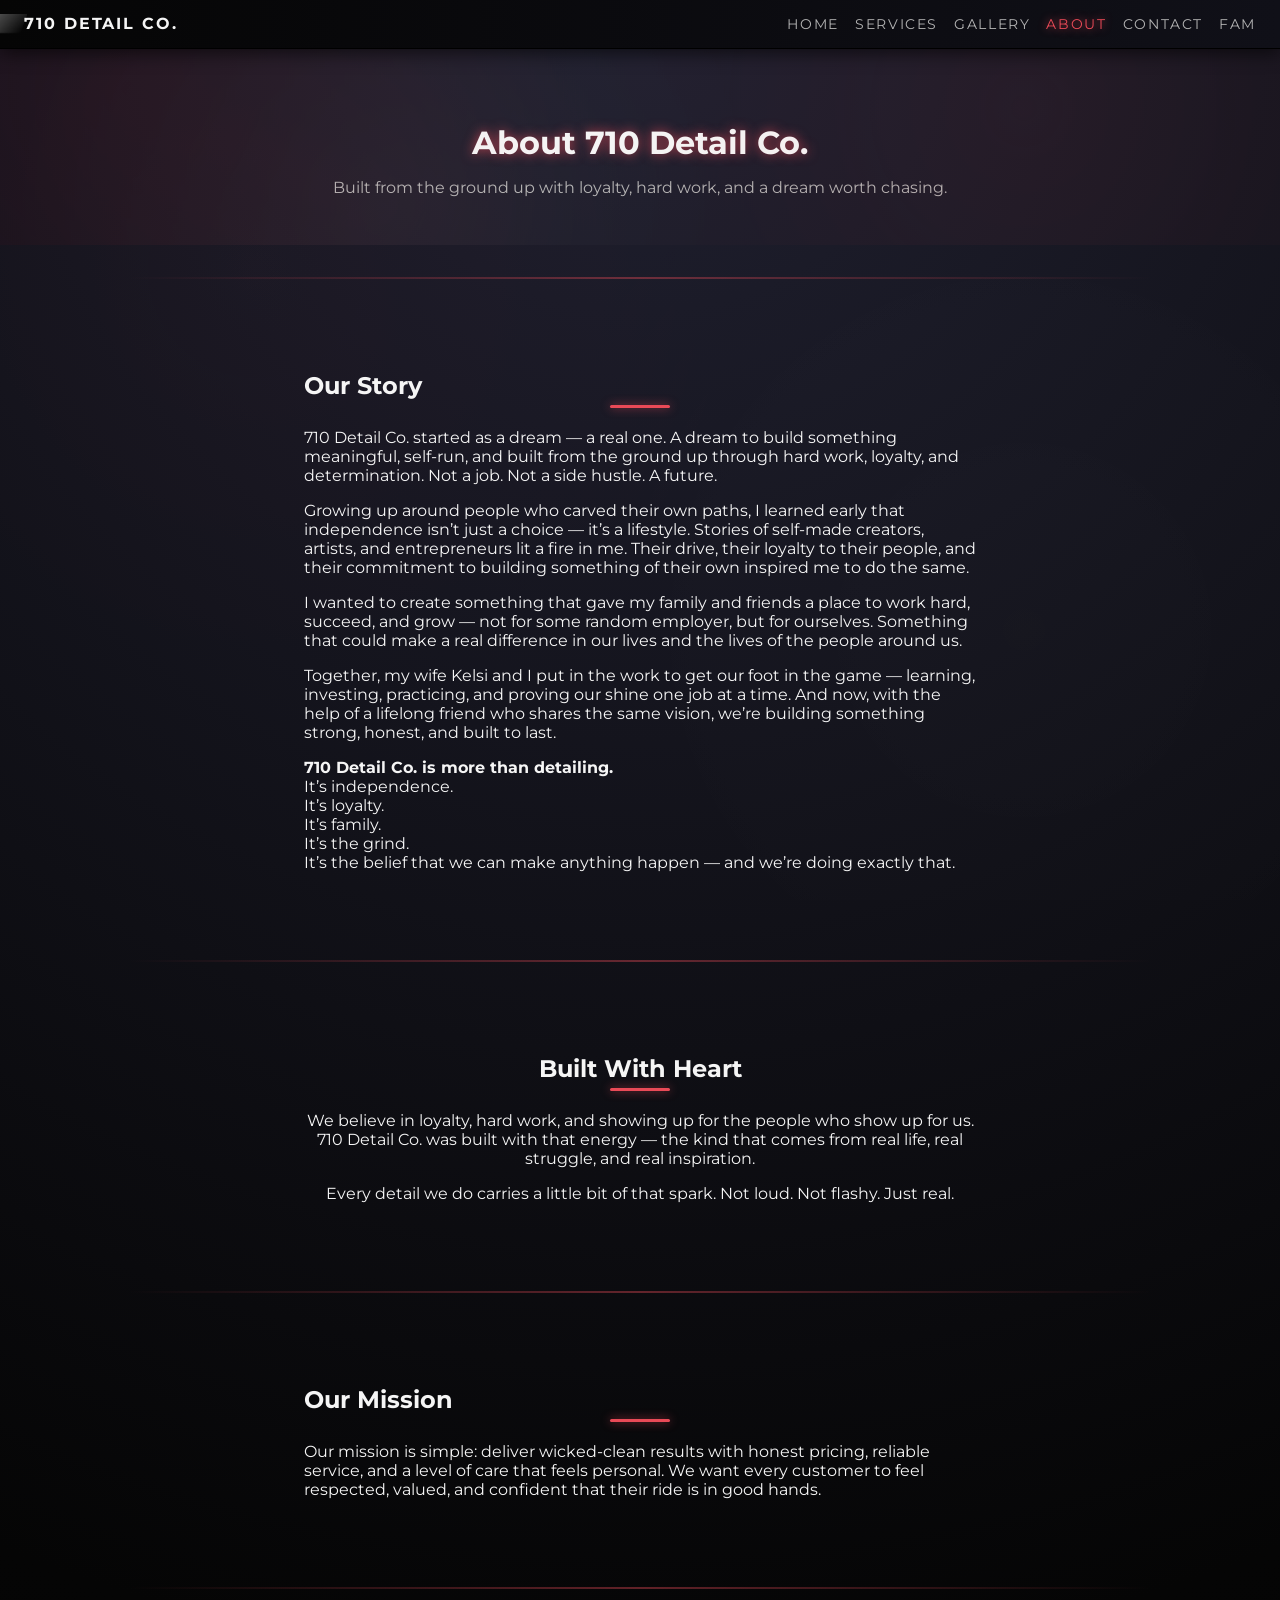
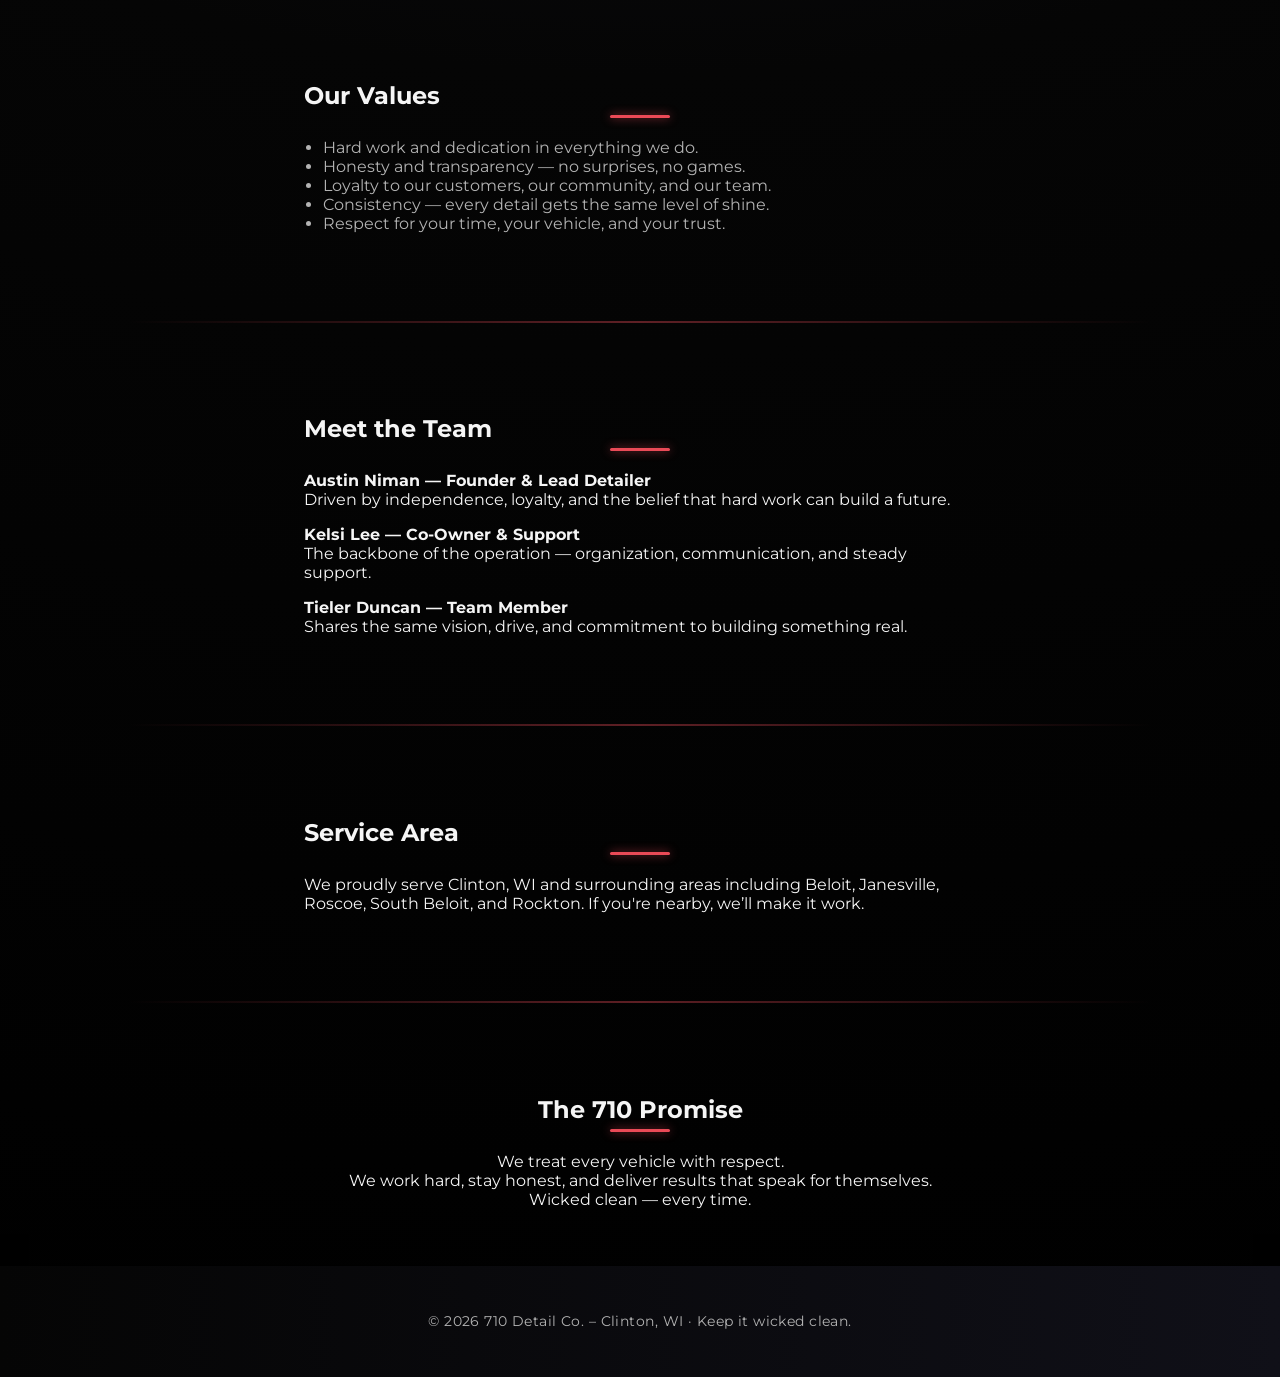
==== about.html @ 8afa5299 "Add files via upload" ====
<!DOCTYPE html>
<html lang="en">
<head>
  <meta charset="UTF-8">
  <title>About 710 Detail Co.</title>
  <meta name="viewport" content="width=device-width, initial-scale=1">
  <meta name="description" content="Learn the story behind 710 Detail Co. — built on loyalty, hard work, independence, and a dream worth chasing.">
  <link rel="stylesheet" href="style.css">
  <link rel="icon" type="image/x-icon" href="favicon.ico">
</head>

<body class="theme-dark">

  <!-- HEADER -->
  <header class="site-header fade-in">
    <div class="logo" id="logoTap">710 Detail Co.</div>
    <nav class="nav-links">
      <a href="index.html">Home</a>
      <a href="services.html">Services</a>
      <a href="gallery.html">Gallery</a>
      <a href="about.html" class="active">About</a>
      <a href="contact.html">Contact</a>
      <a href="fam.html">Fam</a>
    </nav>
  </header>

  <!-- MAIN CONTENT -->
  <main>

    <!-- BACKGROUND ACCENT -->
    <div class="about-accent"></div>

    <!-- HERO -->
    <section class="page-hero fade-in">
      <h1>About 710 Detail Co.</h1>
      <p>Built from the ground up with loyalty, hard work, and a dream worth chasing.</p>
      <div class="confetti-layer confetti-soft"></div>
    </section>

    <div class="section-divider"></div>

    <!-- OUR STORY -->
    <section class="content-section fade-in">
      <h2>Our Story</h2>
      <p>
        710 Detail Co. started as a dream — a real one. A dream to build something meaningful,
        self‑run, and built from the ground up through hard work, loyalty, and determination.
        Not a job. Not a side hustle. A future.
      </p>

      <p>
        Growing up around people who carved their own paths, I learned early that independence
        isn’t just a choice — it’s a lifestyle. Stories of self‑made creators, artists, and
        entrepreneurs lit a fire in me. Their drive, their loyalty to their people, and their
        commitment to building something of their own inspired me to do the same.
      </p>

      <p>
        I wanted to create something that gave my family and friends a place to work hard,
        succeed, and grow — not for some random employer, but for ourselves. Something that
        could make a real difference in our lives and the lives of the people around us.
      </p>

      <p>
        Together, my wife Kelsi and I put in the work to get our foot in the game — learning,
        investing, practicing, and proving our shine one job at a time. And now, with the help
        of a lifelong friend who shares the same vision, we’re building something strong,
        honest, and built to last.
      </p>

      <p>
        <strong>710 Detail Co. is more than detailing.</strong><br>
        It’s independence.<br>
        It’s loyalty.<br>
        It’s family.<br>
        It’s the grind.<br>
        It’s the belief that we can make anything happen — and we’re doing exactly that.
      </p>
    </section>

    <div class="section-divider"></div>

    <!-- BUILT WITH HEART -->
    <section class="content-section fade-in center">
      <h2>Built With Heart</h2>
      <p>
        We believe in loyalty, hard work, and showing up for the people who show up for us.
        710 Detail Co. was built with that energy — the kind that comes from real life,
        real struggle, and real inspiration.
      </p>
      <p>
        Every detail we do carries a little bit of that spark.
        Not loud. Not flashy. Just real.
      </p>
    </section>

    <div class="section-divider"></div>

    <!-- OUR MISSION -->
    <section class="content-section fade-in">
      <h2>Our Mission</h2>
      <p>
        Our mission is simple: deliver wicked‑clean results with honest pricing, reliable service,
        and a level of care that feels personal. We want every customer to feel respected, valued,
        and confident that their ride is in good hands.
      </p>
    </section>

    <div class="section-divider"></div>

    <!-- OUR VALUES -->
    <section class="content-section fade-in">
      <h2>Our Values</h2>
      <ul class="bullet-list">
        <li>Hard work and dedication in everything we do.</li>
        <li>Honesty and transparency — no surprises, no games.</li>
        <li>Loyalty to our customers, our community, and our team.</li>
        <li>Consistency — every detail gets the same level of shine.</li>
        <li>Respect for your time, your vehicle, and your trust.</li>
      </ul>
    </section>

    <div class="section-divider"></div>

    <!-- MEET THE TEAM -->
    <section class="content-section fade-in">
      <h2>Meet the Team</h2>
      <p><strong>Austin Niman — Founder & Lead Detailer</strong><br>
        Driven by independence, loyalty, and the belief that hard work can build a future.</p>

      <p><strong>Kelsi Lee — Co‑Owner & Support</strong><br>
        The backbone of the operation — organization, communication, and steady support.</p>

      <p><strong>Tieler Duncan — Team Member</strong><br>
        Shares the same vision, drive, and commitment to building something real.</p>
    </section>

    <div class="section-divider"></div>

    <!-- SERVICE AREA -->
    <section class="content-section fade-in">
      <h2>Service Area</h2>
      <p>
        We proudly serve Clinton, WI and surrounding areas including Beloit, Janesville,
        Roscoe, South Beloit, and Rockton. If you're nearby, we’ll make it work.
      </p>
    </section>

    <div class="section-divider"></div>

    <!-- THE 710 PROMISE -->
    <section class="content-section fade-in center">
      <h2>The 710 Promise</h2>
      <p>
        We treat every vehicle with respect.<br>
        We work hard, stay honest, and deliver results that speak for themselves.<br>
        Wicked clean — every time.
      </p>
    </section>

  </main>

  <!-- FOOTER -->
  <footer class="site-footer fade-in">
    <p>© 2026 710 Detail Co. – Clinton, WI · Keep it wicked clean.</p>
  </footer>

  <div class="easter-egg" id="easterEgg">Whoop Whoop!</div>

  <script src="script.js"></script>

</body>
</html>
---- style.css ----
@import url('https://fonts.googleapis.com/css2?family=Montserrat:wght@300;400;600;700&display=swap');

/* --------------------------------------------------
   ROOT THEME VARIABLES
-------------------------------------------------- */
:root {
  --bg: #050505;
  --bg-alt: #101018;
  --fg: #f5f5f5;
  --fg-muted: #b3b3b3;

  --red: #d6001c;
  --red-light: #e94a57;
  --red-dark: #8b0e17;

  --faygo-orange: #ff7a1a;
  --faygo-grape: #6b2bbf;

  --border: #2a2a35;
  --shadow-soft: 0 8px 20px rgba(0, 0, 0, 0.4);
}

/* --------------------------------------------------
   GLOBAL
-------------------------------------------------- */
*,
*::before,
*::after {
  box-sizing: border-box;
}

body.theme-dark {
  margin: 0;
  font-family: 'Montserrat', system-ui, sans-serif;
  background: radial-gradient(circle at top, #202030 0%, #050505 55%, #000 100%);
  color: var(--fg);
}

/* --------------------------------------------------
   HEADER / NAV
-------------------------------------------------- */
.site-header {
  display: flex;
  align-items: center;
  justify-content: space-between;
  padding: 0.9rem 1.5rem;
  border-bottom: 1px solid #000;
  position: sticky;
  top: 0;
  background: linear-gradient(to right, #050505, #101018);
  backdrop-filter: blur(10px);
  z-index: 10;
  box-shadow: 0 4px 18px rgba(0,0,0,0.6);
}

.logo {
  font-weight: 700;
  letter-spacing: 0.12em;
  cursor: pointer;
  text-transform: uppercase;
  position: relative;
  color: var(--fg);
}

/* Gloss sweep */
.logo::after {
  content: "";
  position: absolute;
  top: 0;
  left: -120%;
  width: 120%;
  height: 100%;
  background: linear-gradient(120deg, transparent, rgba(255,255,255,0.7), transparent);
  transform: skewX(-20deg);
  animation: shine 3s infinite;
}

@keyframes shine {
  0% { left: -120%; }
  50% { left: 120%; }
  100% { left: 120%; }
}

.nav-links {
  list-style: none;
  display: flex;
  gap: 1rem;
  margin: 0;
  padding: 0;
}

.nav-links a {
  text-decoration: none;
  color: var(--fg-muted);
  font-size: 0.85rem;
  text-transform: uppercase;
  letter-spacing: 0.12em;
  transition: color 0.2s ease, text-shadow 0.2s ease;
}

.nav-links a.active {
  color: var(--red-light);
  text-shadow: 0 0 8px rgba(233,74,87,0.8);
}

.nav-links a:hover {
  color: var(--fg);
  text-shadow: 0 0 6px rgba(255,255,255,0.7);
}

.nav-toggle {
  display: none;
  background: none;
  border: none;
  font-size: 1.4rem;
  cursor: pointer;
  color: var(--fg);
}

/* --------------------------------------------------
   HERO SECTION
-------------------------------------------------- */
.hero {
  padding: 3rem 1.5rem;
  position: relative;
}

.hero-comic {
  background:
    radial-gradient(circle at top left, #202030 0%, transparent 50%),
    radial-gradient(circle at bottom right, #101018 0%, transparent 55%),
    linear-gradient(to bottom, #050505 0%, #000 100%);
}

.hero-inner {
  max-width: 1100px;
  margin: 0 auto;
  display: grid;
  grid-template-columns: minmax(0, 1.4fr) minmax(0, 1fr);
  gap: 2.5rem;
  align-items: center;
}

.hero-content h1 {
  font-size: 2.6rem;
  margin-bottom: 1rem;
}

.hero-content p {
  font-size: 1.05rem;
  margin-bottom: 1.5rem;
  color: var(--fg-muted);
}

.hero-buttons {
  display: flex;
  gap: 0.75rem;
  flex-wrap: wrap;
}

/* --------------------------------------------------
   BUTTONS
-------------------------------------------------- */
.btn-primary,
.btn-outline {
  display: inline-block;
  padding: 0.7rem 1.4rem;
  border-radius: 999px;
  font-size: 0.95rem;
  text-decoration: none;
  cursor: pointer;
  border: 1px solid transparent;
  transition: transform 0.2s ease;
}

.btn-primary {
  background: linear-gradient(135deg, var(--red), var(--red-light));
  color: #fff;
}

.btn-outline {
  border-color: var(--red-light);
  color: var(--red-light);
  background: transparent;
}

.btn-glow {
  box-shadow: 0 0 12px rgba(233,74,87,0.9);
}

.btn-glow-soft {
  box-shadow: 0 0 8px rgba(233,74,87,0.6);
}

.btn-primary:hover,
.btn-outline:hover {
  transform: translateY(-2px);
}

/* Wicked Shine button */
.btn-wicked {
  background: linear-gradient(135deg, var(--faygo-orange), var(--faygo-grape));
  color: #fff;
  box-shadow: 0 0 12px rgba(255, 120, 30, 0.7);
}

/* Fam Discount button */
.fam-btn {
  background: var(--red);
  color: #fff;
}

/* --------------------------------------------------
   COMIC CAR ILLUSTRATION
-------------------------------------------------- */
.hero-illustration {
  position: relative;
  min-height: 220px;
}

.comic-car {
  position: relative;
  width: 260px;
  height: 140px;
  margin: 0 auto;
  transform: skewX(-4deg);
}

.car-body {
  position: absolute;
  bottom: 30px;
  left: 10px;
  width: 240px;
  height: 60px;
  background: linear-gradient(135deg, #2b2b35, #3b3b45);
  border-radius: 18px 28px 12px 24px;
  box-shadow: 0 10px 20px rgba(0,0,0,0.7);
}

.car-window {
  position: absolute;
  bottom: 60px;
  left: 40px;
  width: 140px;
  height: 35px;
  background: linear-gradient(135deg, #4f5f7f, #9fb3d9);
  border-radius: 16px 20px 10px 10px;
}

.car-wheel {
  position: absolute;
  bottom: 10px;
  width: 40px;
  height: 40px;
  background: #111;
  border-radius: 50%;
  box-shadow: 0 4px 10px rgba(0,0,0,0.9);
}

.car-wheel-left { left: 35px; }
.car-wheel-right { right: 35px; }

.washer-character {
  position: absolute;
  right: -40px;
  bottom: 60px;
}

.char-head {
  width: 26px;
  height: 26px;
  background: #f5f5f5;
  border-radius: 50%;
  box-shadow: 0 0 10px rgba(255,255,255,0.6);
}

.char-body {
  width: 18px;
  height: 40px;
  background: var(--red);
  border-radius: 10px;
  margin: 2px auto 0;
}

.char-arm {
  width: 32px;
  height: 6px;
  background: #f5f5f5;
  border-radius: 6px;
  position: relative;
  left: 10px;
  top: -6px;
}

.char-wand {
  width: 40px;
  height: 4px;
  background: #999;
  border-radius: 4px;
  position: relative;
  left: 30px;
  top: -10px;
}

.spray-arc {
  position: absolute;
  width: 80px;
  height: 40px;
  border-top: 2px solid rgba(180,220,255,0.8);
  border-radius: 80px 80px 0 0;
  left: 60px;
  top: -10px;
  box-shadow: 0 0 12px rgba(180,220,255,0.7);
}

/* --------------------------------------------------
   CONFETTI LAYER
-------------------------------------------------- */
.confetti-layer {
  pointer-events: none;
  position: absolute;
  inset: 0;
  background-image:
    radial-gradient(circle at 10% 20%, rgba(193,18,31,0.4) 0, transparent 40%),
    radial-gradient(circle at 80% 30%, rgba(233,74,87,0.35) 0, transparent 45%),
    radial-gradient(circle at 30% 80%, rgba(255,255,255,0.25) 0, transparent 40%);
  opacity: 0.25;
}

.confetti-soft {
  opacity: 0.18;
}

/* --------------------------------------------------
   PAGE HERO
-------------------------------------------------- */
.page-hero {
  padding: 3rem 1.5rem 2rem;
  text-align: center;
  position: relative;
}

.page-hero h1 {
  font-size: 2rem;
  margin-bottom: 0.5rem;
}

.page-hero p {
  color: var(--fg-muted);
}

/* Accent line under h2 */
h2 {
  position: relative;
  padding-bottom: 0.5rem;
}

h2::after {
  content: "";
  position: absolute;
  bottom: 0;
  left: 50%;
  transform: translateX(-50%);
  width: 60px;
  height: 3px;
  background: var(--red-light);
  border-radius: 999px;
  box-shadow: 0 0 10px rgba(233,74,87,0.7);
}

/* --------------------------------------------------
   SPLIT SECTION
-------------------------------------------------- */
.split-section {
  display: grid;
  grid-template-columns: minmax(0, 2fr) minmax(0, 1.3fr);
  gap: 2rem;
  padding: 2.5rem 1.5rem;
  max-width: 960px;
  margin: 0 auto;
}

.split-text p {
  color: var(--fg-muted);
}

.split-highlight {
  background: radial-gradient(circle at top left, #202030 0%, #101018 60%);
  border-radius: 12px 16px 10px 18px;
  padding: 1.5rem;
  box-shadow: var(--shadow-soft);
}

/* --------------------------------------------------
   CARDS
-------------------------------------------------- */
.cards-section {
  padding: 2.5rem 1.5rem 3rem;
  max-width: 960px;
  margin: 0 auto;
}

.cards-section h2 {
  text-align: center;
  margin-bottom: 2rem;
}

.cards-grid {
  display: grid;
  grid-template-columns: repeat(auto-fit, minmax(240px, 1fr));
  gap: 1.5rem;
}

.card {
  border-radius: 14px 16px 12px 18px;
  border: 2px solid #00000060;
  outline: 2px solid #00000040;
  padding: 1.5rem;
  box-shadow: var(--shadow-soft);
  background: radial-gradient(circle at top, #202030 0%, #050505 70%);
  transition: transform 0.25s ease, box-shadow 0.25s ease, border-color 0.25s ease;
}

.card-neon:hover {
  transform: translateY(-6px);
  box-shadow: 0 14px 32px rgba(0,0,0,0.9);
  border-color: var(--red-light);
}

.card p {
  color: var(--fg-muted);
}

.price {
  margin-top: 0.75rem;
  font-weight: 600;
  color: var(--red-light);
}

/* --------------------------------------------------
   CONTENT SECTIONS
-------------------------------------------------- */
.content-section {
  max-width: 720px;
  margin: 0 auto;
  padding: 2.5rem 1.5rem;
}

.content-section.center {
  text-align: center;
}

.bullet-list {
  padding-left: 1.2rem;
  color: var(--fg-muted);
}

/* --------------------------------------------------
   GALLERY
-------------------------------------------------- */
.gallery-grid {
  max-width: 960px;
  margin: 0 auto;
  padding: 2.5rem 1.5rem 3rem;
  display: grid;
  grid-template-columns: repeat(auto-fit, minmax(220px, 1fr));
  gap: 1.5rem;
}

.gallery-item {
  border-radius: 12px;
  border: 1px solid var(--border);
  padding: 1rem;
  box-shadow: var(--shadow-soft);
  background: radial-gradient(circle at top, #202030 0%, #050505 70%);
}

.gallery-label {
  font-size: 0.9rem;
  margin-bottom: 0.75rem;
  color: var(--red-light);
}

.gallery-placeholder {
  border-radius: 8px;
  border: 1px dashed #555;
  padding: 2rem 1rem;
  text-align: center;
  font-size: 0.9rem;
  color: var(--fg-muted);
}

/* --------------------------------------------------
   CONTACT FORM
-------------------------------------------------- */
.contact-form {
  max-width: 480px;
  margin: 0 auto 2rem;
}

.form-group {
  margin-bottom: 1rem;
}

.form-group label {
  display: block;
  margin-bottom: 0.25rem;
  font-size: 0.9rem;
}

.form-group input,
.form-group textarea {
  width: 100%;
  padding: 0.6rem 0.7rem;
  border-radius: 8px;
  border: 1px solid var(--border);
  font-size: 0.95rem;
  background: #050505;
  color: var(--fg);
}

.form-group input:focus,
.form-group textarea:focus {
  outline: none;
  border-color: var(--red-light);
  box-shadow: 0 0 8px rgba(233,74,87,0.7);
}

.contact-info {
  max-width: 480px;
  margin: 0 auto;
  border-top: 1px solid var(--border);
  padding-top: 1.5rem;
  color: var(--fg-muted);
}

/* --------------------------------------------------
   FOOTER
-------------------------------------------------- */
.site-footer {
  border-top: 1px solid #000;
  padding: 2rem 1.5rem;
  text-align: center;
  font-size: 0.9rem;
  color: var(--fg-muted);
  background: linear-gradient(to right, #050505, #101018);
  letter-spacing: 0.03em;
}

/* --------------------------------------------------
   EASTER EGG
-------------------------------------------------- */
.easter-egg {
  position: fixed;
  bottom: 1rem;
  right: 1rem;
  background: var(--red);
  color: #fff;
  padding: 0.5rem 0.9rem;
  border-radius: 999px;
  font-size: 0.85rem;
  opacity: 0;
  pointer-events: none;
  transition: opacity 0.25s ease;
  box-shadow: 0 0 12px rgba(193,18,31,0.9);
}

/* --------------------------------------------------
   FADE-IN ANIMATION
-------------------------------------------------- */
.fade-in {
  opacity: 0;
  transform: translateY(20px);
  transition: all 0.6s ease;
}

.fade-in.visible {
  opacity: 1;
  transform: translateY(0);
}

/* --------------------------------------------------
   MOBILE
-------------------------------------------------- */
@media (max-width: 768px) {
  .hero-inner {
    grid-template-columns: 1fr;
  }

  .hero-illustration {
    margin-top: 1.5rem;
  }

  .split-section {
    grid-template-columns: 1fr;
  }

  .nav-toggle {
    display: inline-block;
  }

  .nav-links {
    position: absolute;
    top: 2.8rem;
    right: 0;
    background: #050505;
    flex-direction: column;
    align-items: flex-start;
    padding: 0.75rem 1rem;
    border-radius: 12px;
    border: 1px solid #000;
    box-shadow: 0 10px 24px rgba(0,0,0,0.9);
    display: none;
  }

  .nav-links.show {
    display: flex;
  }
}
/* --------------------------------------------------
   EASTER EGGS — ADDITIONS
-------------------------------------------------- */

/* Faygo splash effect */
.btn-wicked.faygo-splash::after {
  content: "";
  position: absolute;
  inset: -6px;
  border-radius: 999px;
  background:
    radial-gradient(circle at 20% 30%, rgba(255,122,26,0.7) 0, transparent 40%),
    radial-gradient(circle at 70% 60%, rgba(107,43,191,0.7) 0, transparent 45%);
  opacity: 0.9;
  pointer-events: none;
}

/* Graffiti hover tags */
.tagged-word {
  position: relative;
  display: inline-block;
}

.tagged-word::after {
  content: "";
  position: absolute;
  left: 0;
  right: 0;
  bottom: -0.15em;
  height: 0.18em;
  background: linear-gradient(135deg, var(--red-light), var(--red-dark));
  border-radius: 999px;
  transform: scaleX(0.2) skewX(-20deg);
  opacity: 0;
  transition: transform 0.2s ease, opacity 0.2s ease;
}

.tagged-word:hover::after {
  transform: scaleX(1) skewX(-20deg);
  opacity: 1;
}

/* Konami mode */
body.konami-mode {
  background: radial-gradient(circle at center, #3b000f 0%, #050505 40%, #000 100%);
}

.wicked-badge {
  position: fixed;
  top: 1rem;
  left: 1rem;
  background: rgba(0,0,0,0.8);
  color: #fff;
  padding: 0.4rem 0.8rem;
  border-radius: 999px;
  font-size: 0.8rem;
  letter-spacing: 0.08em;
  text-transform: uppercase;
  box-shadow: 0 0 10px rgba(214,0,28,0.8);
  z-index: 20;
}

/* Carnival mode */
body.carnival-mode {
  background: radial-gradient(circle at top, #4a0018 0%, #050505 50%, #000 100%);
}

/* Underground mode */
body.underground-mode {
  background: radial-gradient(circle at top, #200000 0%, #050505 60%, #000 100%);
}

/* Wisdom tip popup */
.wisdom-tip {
  position: fixed;
  bottom: 1rem;
  left: 1rem;
  background: rgba(5,5,5,0.95);
  color: #fff;
  padding: 0.6rem 1rem;
  border-radius: 10px;
  font-size: 0.85rem;
  box-shadow: 0 0 12px rgba(0,0,0,0.8);
  z-index: 20;
}
/* --------------------------------------------------
   WICKED SHINE — COMIC NEON EMBLEM
-------------------------------------------------- */

.wicked-emblem {
  display: none;
  position: absolute;
  top: 20px;
  left: 50%;
  transform: translateX(-50%);
  width: 240px;
  height: 240px;
  border-radius: 50%;
  background:
    radial-gradient(circle at center, rgba(255,0,60,0.9) 0%, rgba(80,0,20,0.9) 60%, rgba(0,0,0,0.8) 100%);
  box-shadow:
    0 0 25px rgba(255,0,60,0.9),
    0 0 45px rgba(255,0,60,0.7),
    inset 0 0 25px rgba(255,255,255,0.2);
  z-index: 5;
  animation: wickedPulse 2.2s infinite ease-in-out;
}

/* Neon spray arc */
.wicked-emblem::before {
  content: "";
  position: absolute;
  top: -20px;
  left: 50%;
  transform: translateX(-50%) rotate(-10deg);
  width: 180px;
  height: 90px;
  border-top: 4px solid rgba(255,120,255,0.9);
  border-radius: 180px 180px 0 0;
  box-shadow: 0 0 18px rgba(255,120,255,0.9);
}

/* Neon text */
.wicked-emblem::after {
  content: "DIAMOND RAIN";
  position: absolute;
  bottom: 35px;
  left: 50%;
  transform: translateX(-50%);
  font-size: 1.4rem;
  font-weight: 700;
  letter-spacing: 0.12em;
  color: #fff;
  text-shadow:
    0 0 8px rgba(255,0,60,1),
    0 0 14px rgba(255,0,60,0.9),
    0 0 22px rgba(255,0,60,0.7);
}

@keyframes wickedPulse {
  0% { box-shadow: 0 0 25px rgba(255,0,60,0.9), 0 0 45px rgba(255,0,60,0.7); }
  50% { box-shadow: 0 0 35px rgba(255,0,60,1), 0 0 65px rgba(255,0,60,0.9); }
  100% { box-shadow: 0 0 25px rgba(255,0,60,0.9), 0 0 45px rgba(255,0,60,0.7); }
}
.hero-illustration {
  position: relative;
}
.wicked-emblem {
  display: none;
  position: absolute;
  top: 20px;
  left: 50%;
  transform: translateX(-50%);
  z-index: 50;
}
/* --------------------------------------------------
   WICKED SHINE PANEL (MISSING FROM YOUR CSS)
-------------------------------------------------- */

.wicked-panel {
  position: fixed;
  top: 0;
  right: -350px; /* hidden off-screen */
  width: 350px;
  height: 100%;
  background: #111;
  color: #fff;
  padding: 25px;
  box-shadow: -5px 0 20px rgba(0,0,0,0.5);
  transition: right 0.4s ease;
  z-index: 999;
}

.wicked-panel.open {
  right: 0; /* slides in */
}

.wicked-overlay {
  position: fixed;
  inset: 0;
  background: rgba(0,0,0,0.6);
  opacity: 0;
  pointer-events: none;
  transition: opacity 0.3s ease;
  z-index: 998;
}

.wicked-overlay.show {
  opacity: 1;
  pointer-events: auto;
}
.nav-links a {
  transition: color 0.2s ease, text-shadow 0.2s ease, transform 0.2s ease;
}

.nav-links a:hover {
  transform: translateY(-2px);
}
body {
  animation: fadeSite 0.6s ease;
}

@keyframes fadeSite {
  from { opacity: 0; }
  to { opacity: 1; }
}
.site-footer {
  box-shadow: 0 -4px 18px rgba(0,0,0,0.6);
}
.card:hover {
  border-color: var(--red-light);
  box-shadow: 0 0 18px rgba(233,74,87,0.4);
}
.page-hero h1 {
  text-shadow: 0 0 12px rgba(233,74,87,0.8);
}
.section-divider {
  width: 80%;
  height: 2px;
  margin: 2rem auto;
  background: linear-gradient(to right, transparent, var(--red-light), transparent);
  opacity: 0.4;
  border-radius: 999px;
}

.about-accent {
  position: absolute;
  inset: 0;
  pointer-events: none;
  background:
    radial-gradient(circle at 20% 30%, rgba(233,74,87,0.08) 0, transparent 40%),
    radial-gradient(circle at 80% 70%, rgba(255,255,255,0.05) 0, transparent 45%);
  opacity: 0.25;
}
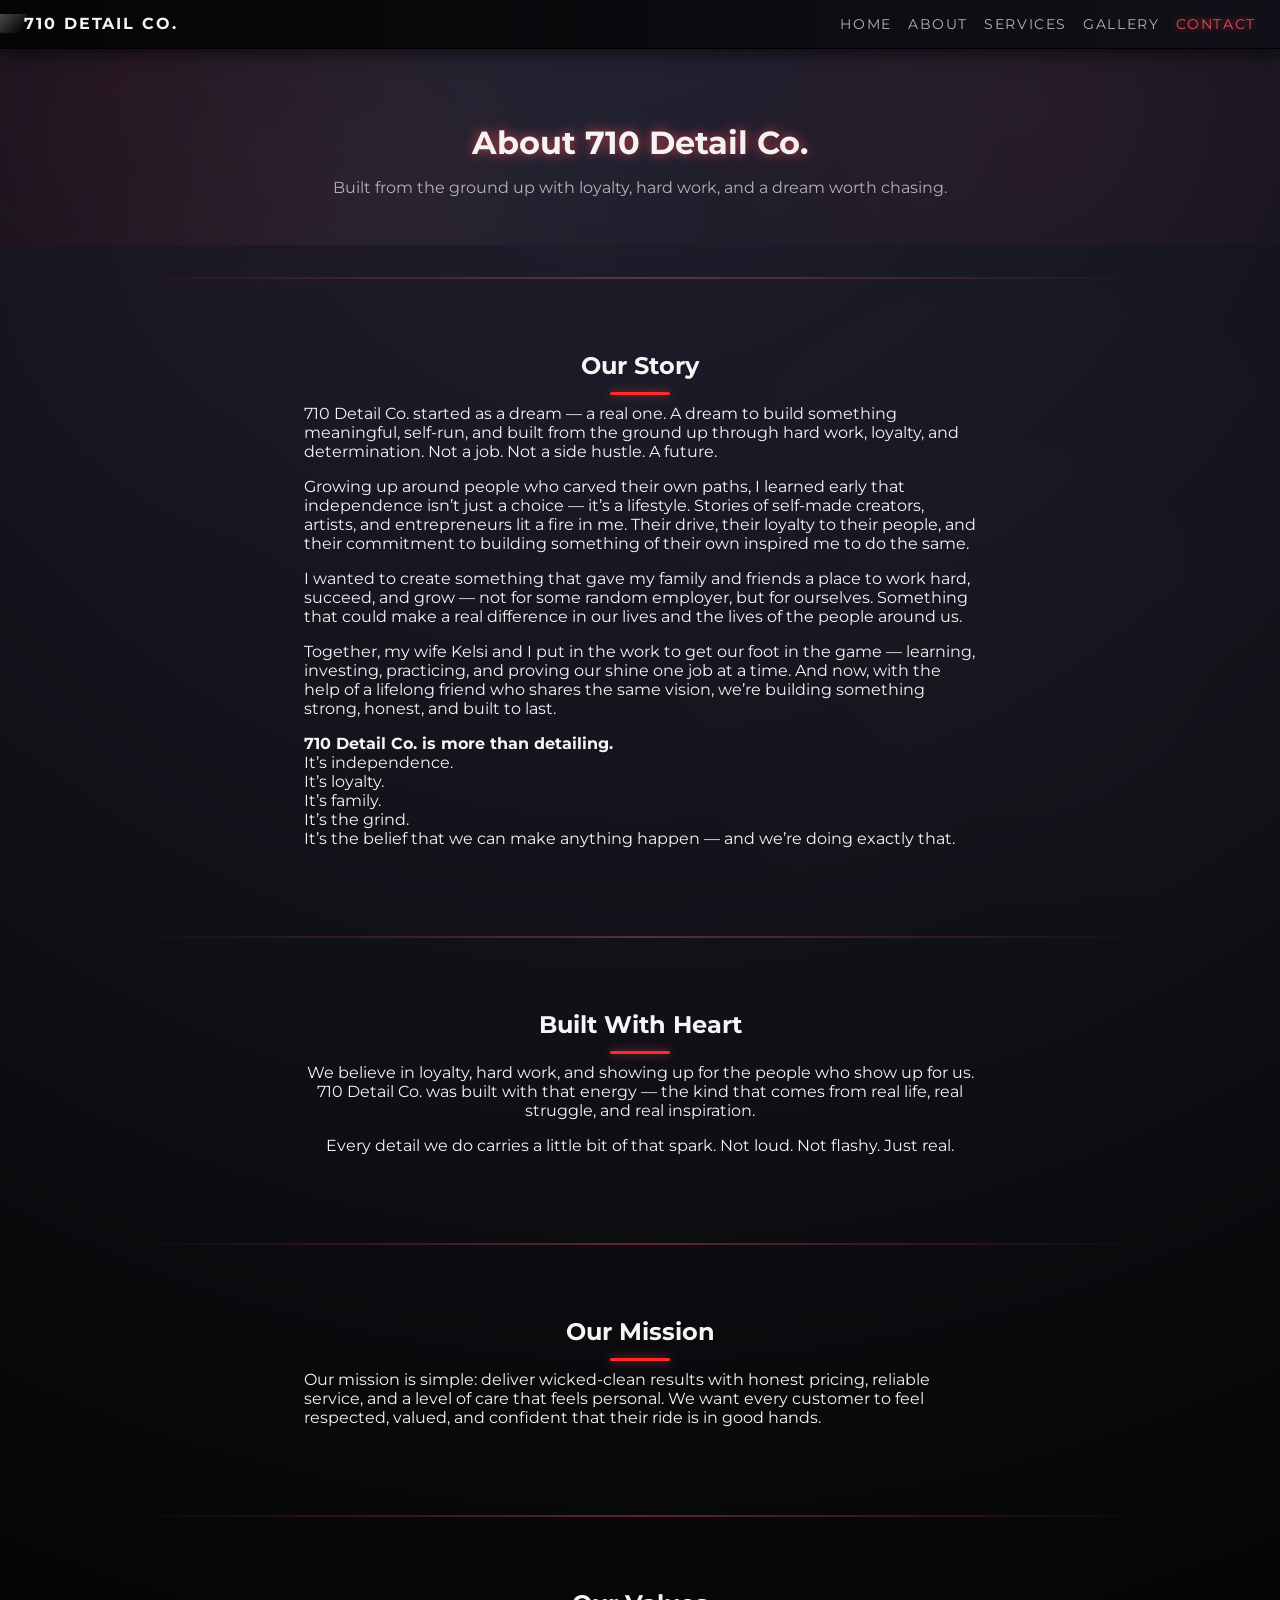
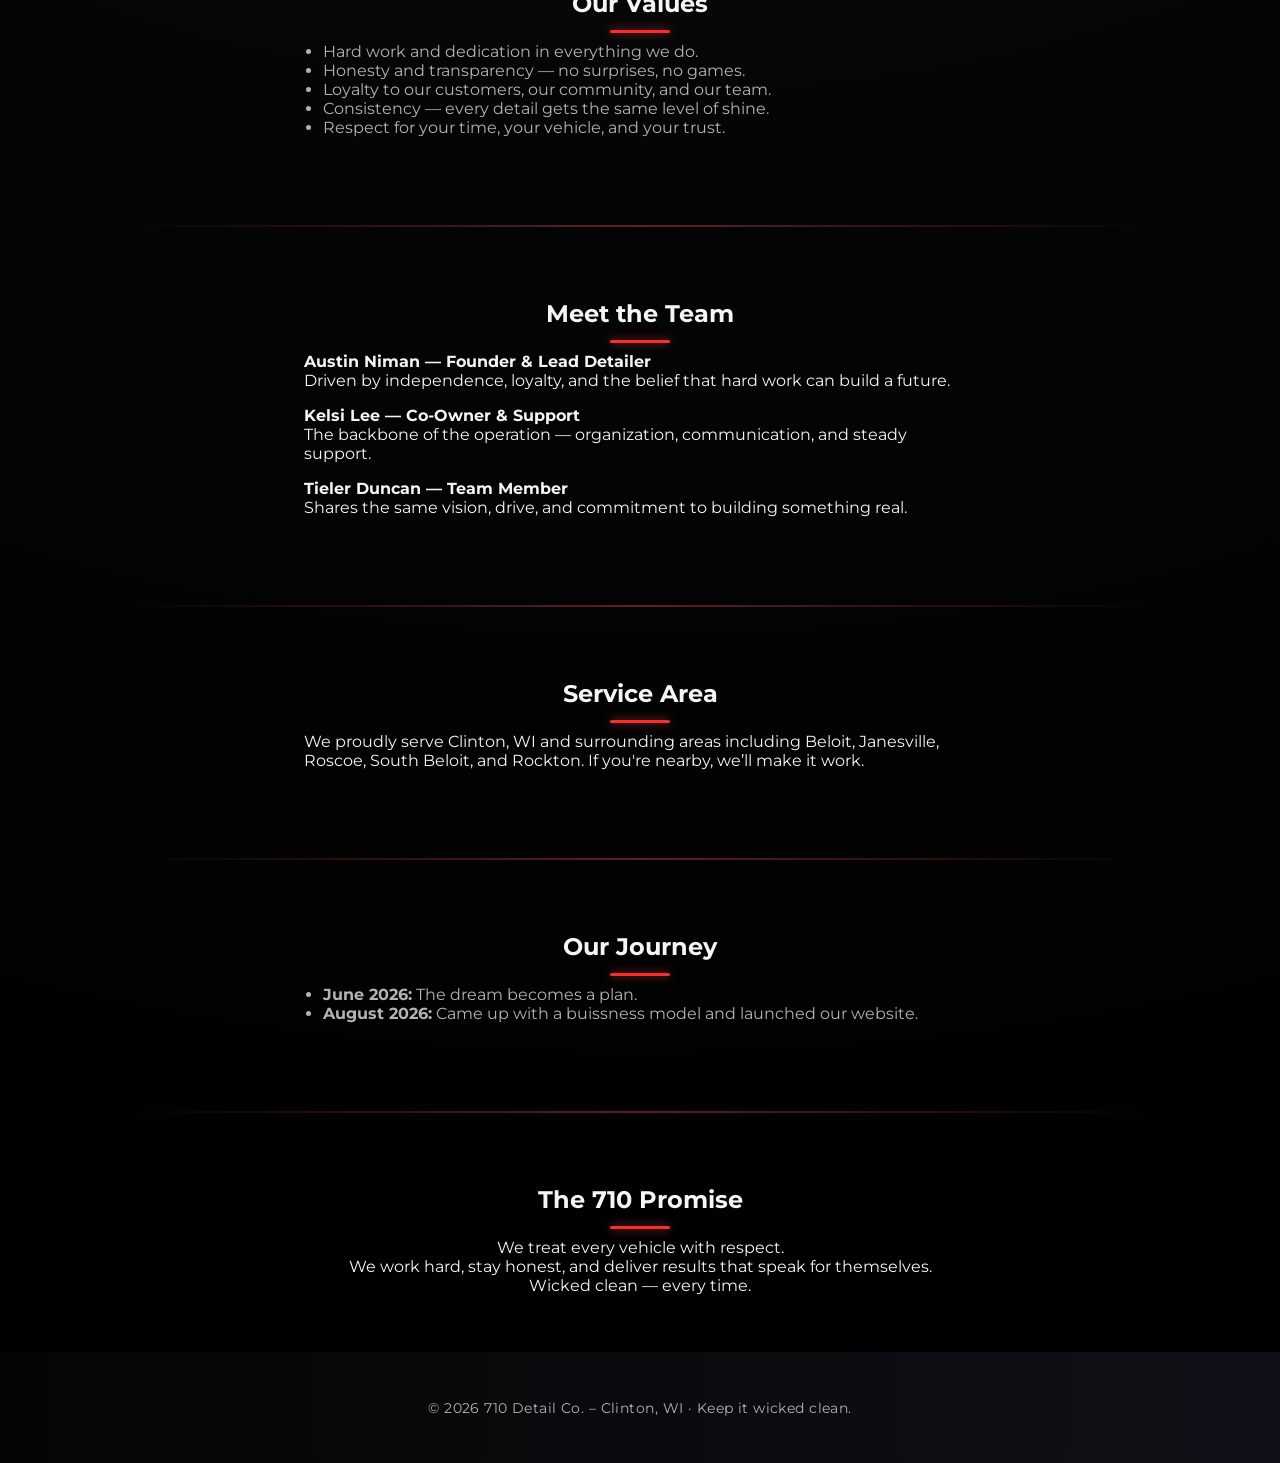
==== commit 11d54930: "Add files via upload" ====
--- a/about.html
+++ b/about.html
@@ -6,7 +6,8 @@
   <meta name="viewport" content="width=device-width, initial-scale=1">
   <meta name="description" content="Learn the story behind 710 Detail Co. — built on loyalty, hard work, independence, and a dream worth chasing.">
   <link rel="stylesheet" href="style.css">
-  <link rel="icon" type="image/x-icon" href="favicon.ico">
+  <link rel="icon" type="image/png" href="images/favicon.png.png">
+
 </head>
 
 <body class="theme-dark">
@@ -14,13 +15,16 @@
   <!-- HEADER -->
   <header class="site-header fade-in">
     <div class="logo" id="logoTap">710 Detail Co.</div>
-    <nav class="nav-links">
-      <a href="index.html">Home</a>
-      <a href="services.html">Services</a>
-      <a href="gallery.html">Gallery</a>
-      <a href="about.html" class="active">About</a>
-      <a href="contact.html">Contact</a>
-      <a href="fam.html">Fam</a>
+
+    <nav class="nav">
+      <button class="nav-toggle" id="navToggle">☰</button>
+      <ul class="nav-links" id="navLinks">
+        <li><a href="index.html">Home</a></li>
+        <li><a href="about.html">About</a></li>
+        <li><a href="services.html">Services</a></li>
+        <li><a href="gallery.html">Gallery</a></li>
+        <li><a href="contact.html" class="active">Contact</a></li>
+      </ul>
     </nav>
   </header>
 
@@ -148,6 +152,19 @@
 
     <div class="section-divider"></div>
 
+    <!-- OUR JOURNEY/TIMELINE -->
+<section class="content-section fade-in">
+  <h2>Our Journey</h2>
+  <ul class="bullet-list">
+    <li><strong>June 2026:</strong> The dream becomes a plan.</li>
+    <li><strong>August 2026:</strong> Came up with a buissness model and launched our website.</li>
+    <!-- <li><strong>2026:</strong> 710 Detail Co. officially launches...</li> -->
+    <!-- <li><strong>Today:</strong> Growing, improving...</li> -->
+  </ul>
+</section>
+
+    <div class="section-divider"></div>
+
     <!-- THE 710 PROMISE -->
     <section class="content-section fade-in center">
       <h2>The 710 Promise</h2>
--- a/style.css
+++ b/style.css
@@ -725,6 +725,11 @@
   animation: wickedPulse 2.2s infinite ease-in-out;
 }
 
+#menuButton {
+    position: relative;
+    z-index: 10;
+}
+
 /* Neon spray arc */
 .wicked-emblem::before {
   content: "";
@@ -852,3 +857,140 @@
   opacity: 0.25;
 }
 
+/* --------------------------------------------------
+   MAIN LOGO
+-------------------------------------------------- */
+
+.main-logo {
+    width: 400px;      /* slightly bigger */
+    height: auto;
+    display: block;
+    margin-left: 75px; /* nudges it to the right */
+    z-index: 1;
+    position: relative;
+}
+header {
+    display: flex;
+    align-items: center;
+    justify-content: space-between;
+}
+.main-logo {
+    position: relative;
+    z-index: 1;
+}
+
+#wickedShineBtn {
+    position: relative;
+    z-index: 10;
+}
+.hero .diamond-rain {
+  position: absolute;
+  right: 0;
+  bottom: 5%;          /* lift slightly above the section bottom */
+  width: 60vw;         /* stretch across toward the text */
+  max-width: none;
+  object-fit: contain;
+  z-index: 3;
+  pointer-events: none; /* keeps it non‑interactive */
+}
+.wicked-image {
+  position: absolute;
+  right: -105%;          /* pushes the image further right */
+  bottom: -38%;           /* keeps it slightly above the section bottom */
+  width: 100vw;          /* stretches it wider across the screen */
+  max-width: none;
+  object-fit: contain;
+  z-index: 3;
+  pointer-events: none;
+}
+/* Center all content-section H2s and their red underline */
+.content-section h2 {
+  position: relative;
+  text-align: center;
+  margin: 0 auto;
+}
+
+/* Red underline, locked to the text center */
+.content-section h2::after {
+  content: "";
+  position: absolute;
+  left: 50%;
+  transform: translateX(-50%);
+  bottom: -0.4rem;      /* adjust up/down as you like */
+  width: 60px;          /* length of the red line */
+  height: 3px;
+  background: #ff2a2a;  /* your red */
+}
+.split-text h2 {
+  position: relative;
+  text-align: center;
+  margin: 0 auto;
+}
+
+/* Red underline for "Shine for the Fam." */
+.split-text h2::after {
+  content: "";
+  position: absolute;
+  left: 50%;
+  transform: translateX(-50%);
+  bottom: -0.4rem;      /* tweak up/down if needed */
+  width: 60px;          /* length of the red line */
+  height: 3px;
+  background: #ff2a2a;
+}
+/* Diamond Rain Container */
+.diamond-rain-container {
+  position: absolute;
+  top: 0;
+  left: 0;
+  width: 100vw;
+  height: 100%;
+  overflow: hidden;
+  pointer-events: none;
+  z-index: 3;
+}
+
+/* Wrapper that rotates + falls */
+.diamond-wrapper {
+  position: absolute;
+  animation: fallAndSpin var(--duration) linear var(--delay) infinite,
+             sparkle 2s ease-in-out infinite;
+}
+
+/* TRUE GEM SHAPE */
+.diamond {
+  width: 24px;
+  height: 24px;
+  background: radial-gradient(circle at 30% 30%, #ffffff 0%, #b8eaff 40%, #7ddfff 100%);
+  clip-path: polygon(
+    20% 35%,
+    35% 10%,
+    65% 10%,
+    80% 35%,
+    100% 60%,
+    50% 100%,
+    0% 60%
+  );
+  filter: drop-shadow(0 0 4px rgba(125, 223, 255, 0.6));
+  opacity: 0.9;
+}
+
+/* Combined falling + spinning */
+@keyframes fallAndSpin {
+  0% {
+    transform: translateY(-120px) rotate(0deg);
+    opacity: 1;
+  }
+  100% {
+    transform: translateY(110vh) rotate(360deg);
+    opacity: 0;
+  }
+}
+
+/* Sparkle */
+@keyframes sparkle {
+  0%, 100% { filter: brightness(1); }
+  50% { filter: brightness(1.4); }
+}
+
+
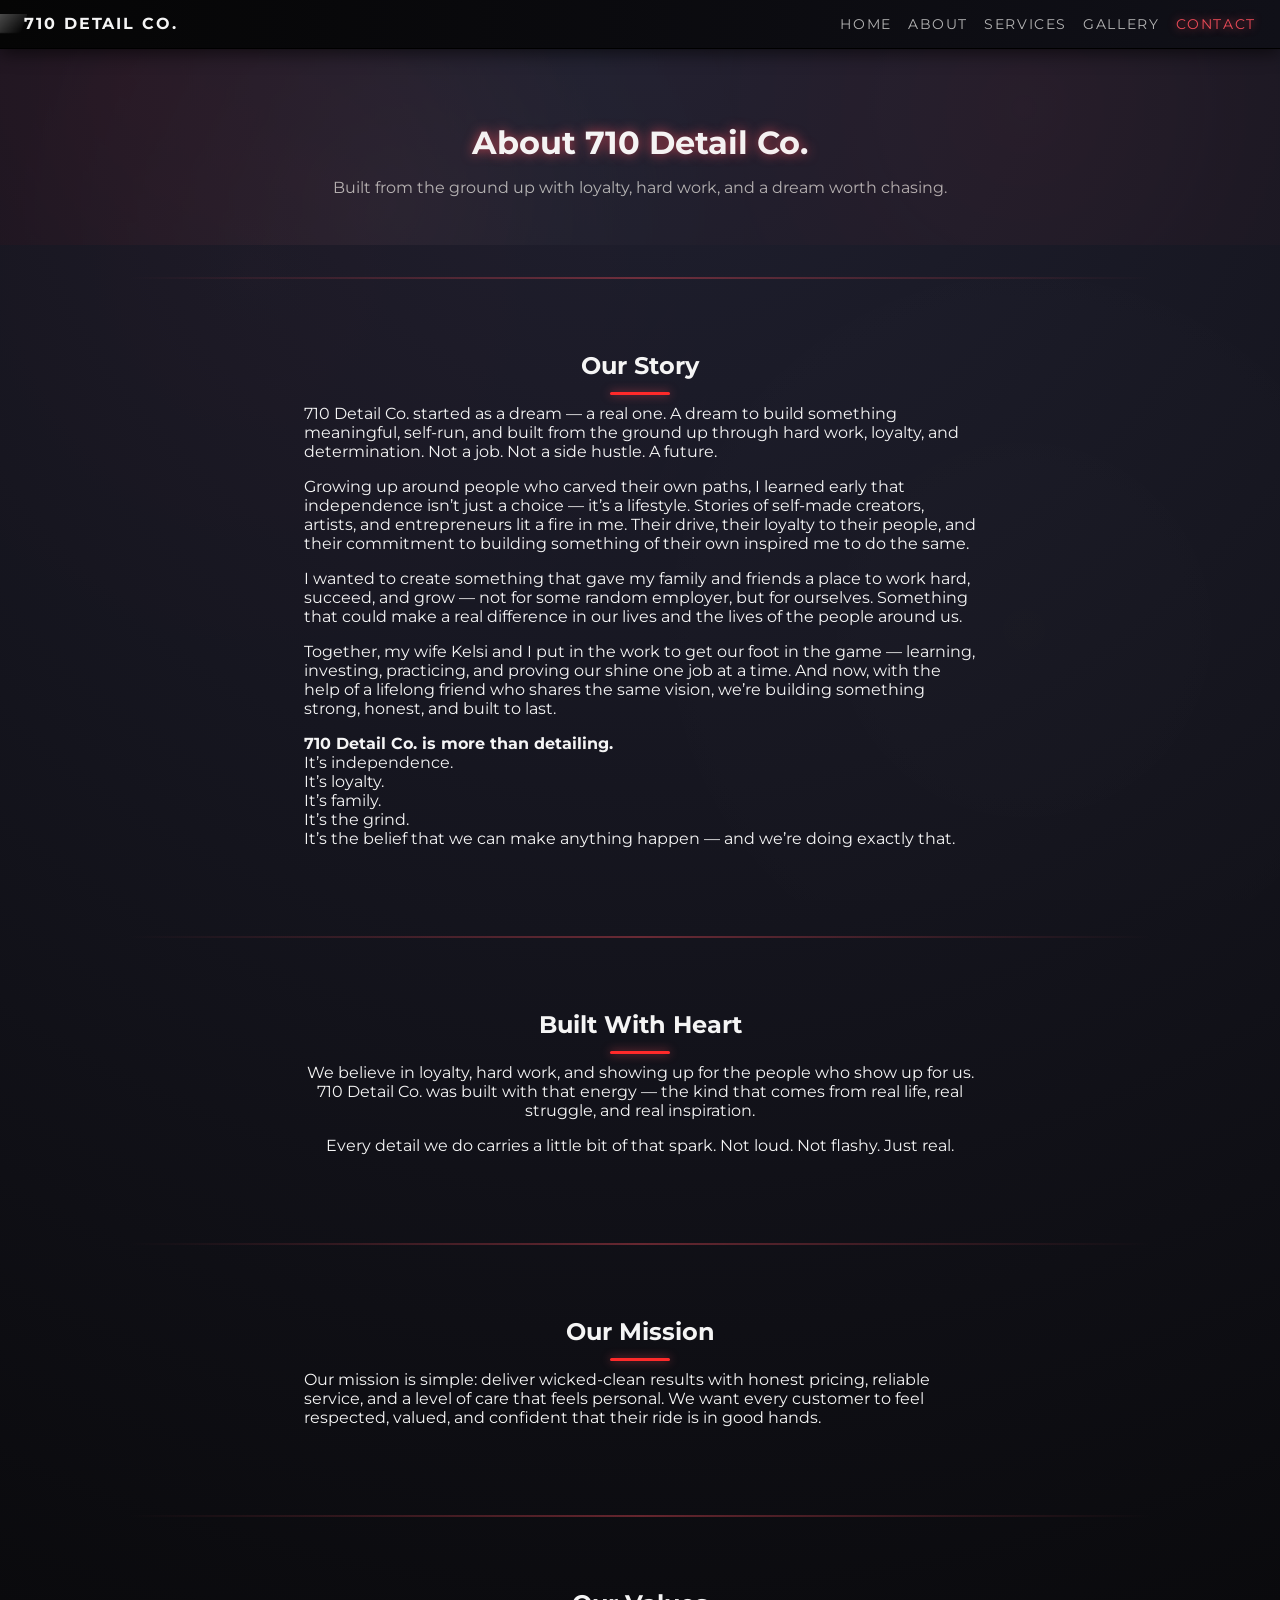
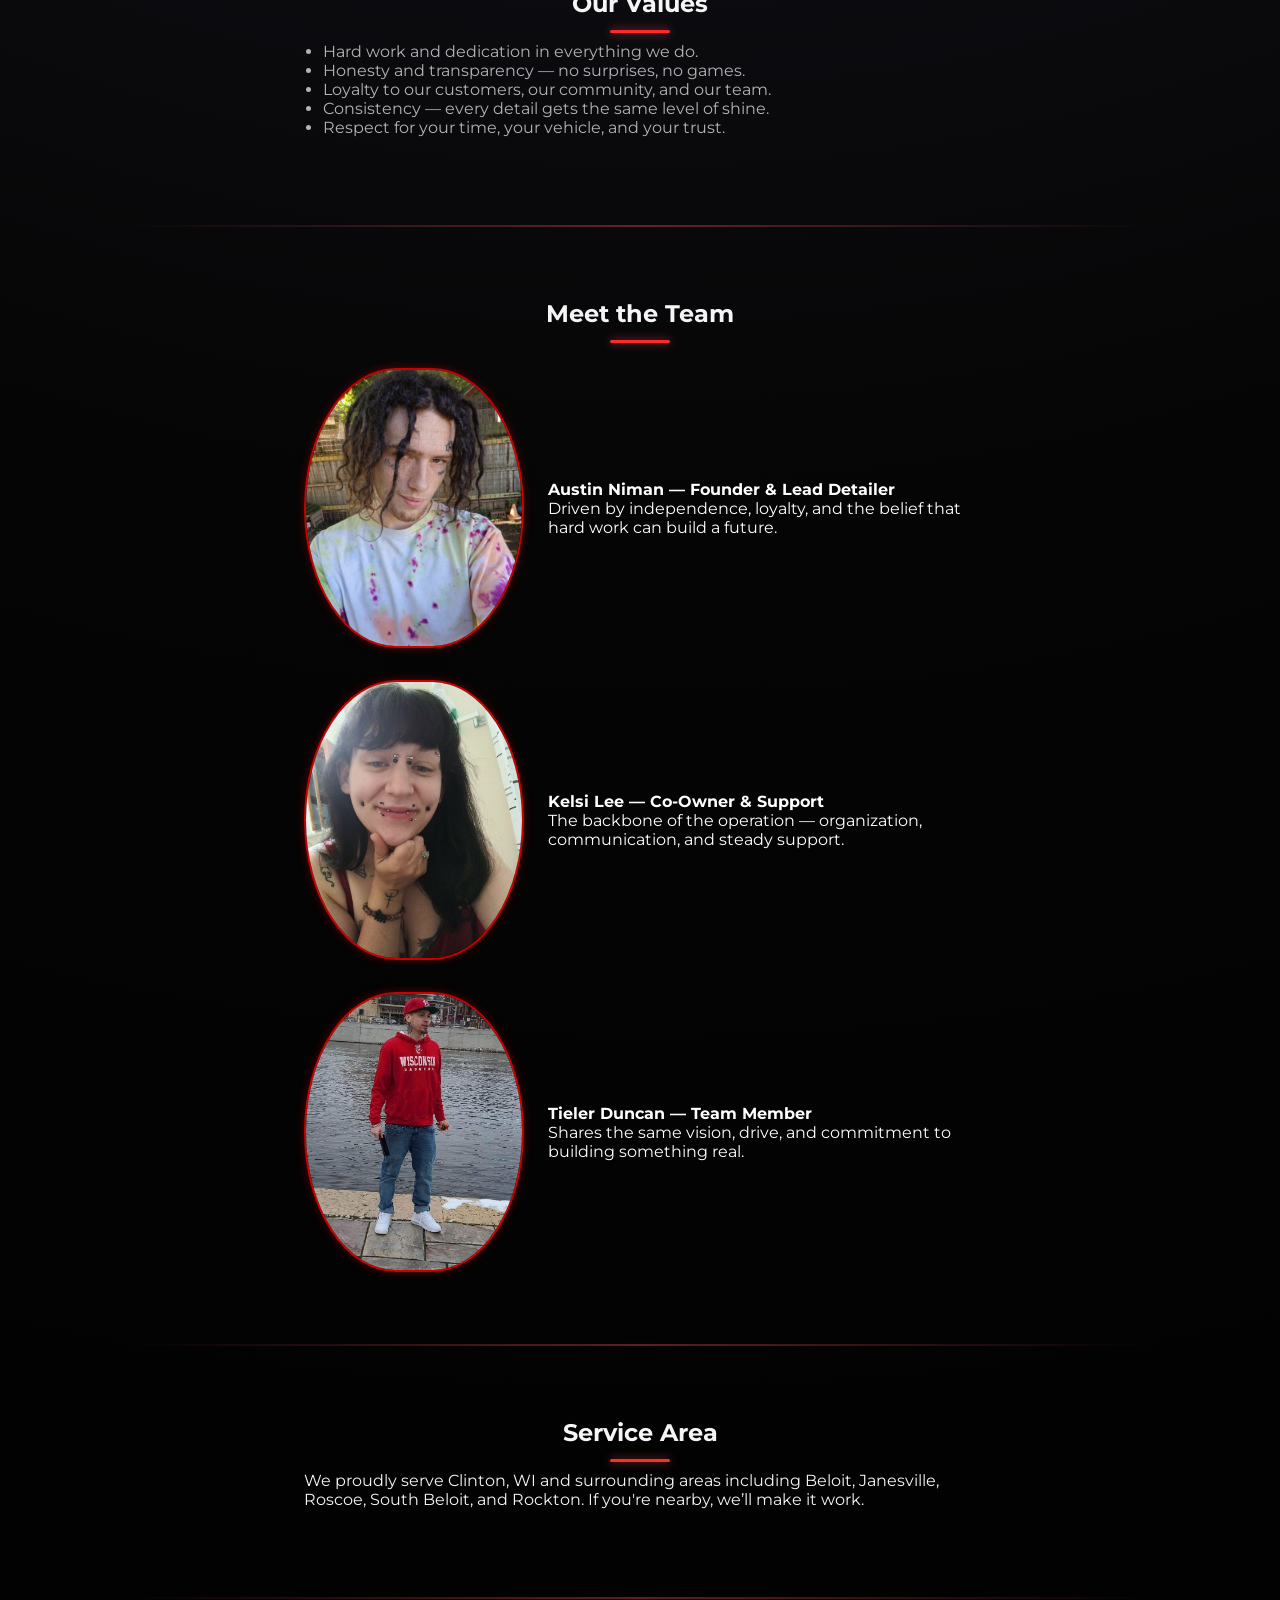
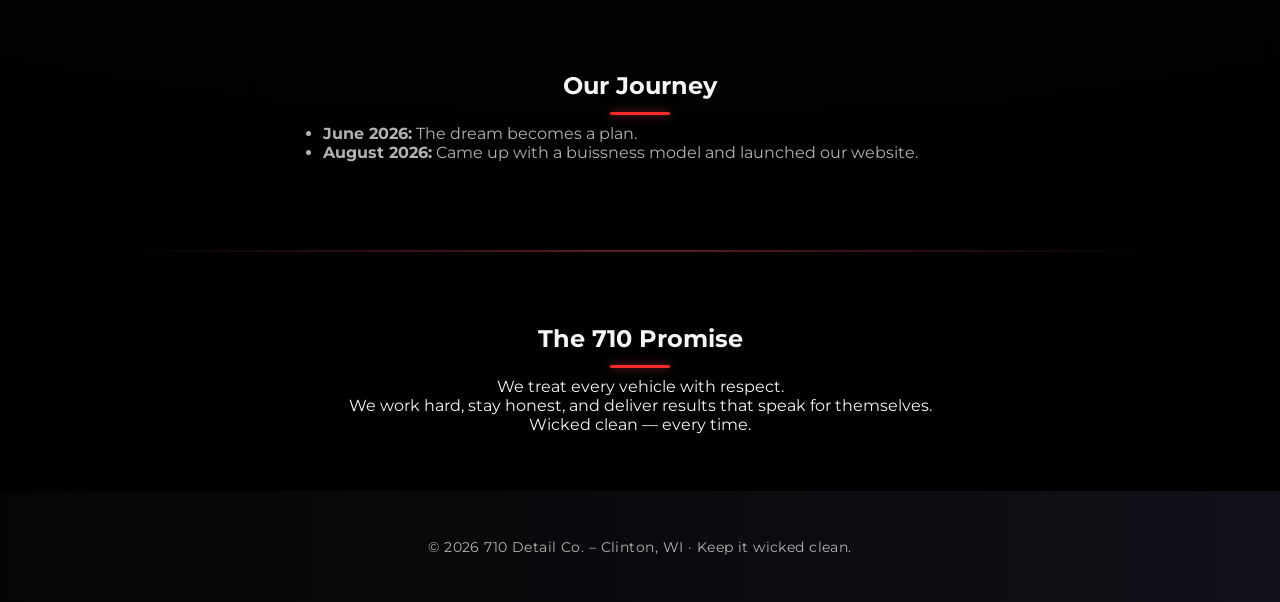
==== commit a8b97fdf: "Add files via upload" ====
--- a/about.html
+++ b/about.html
@@ -126,18 +126,33 @@
 
     <div class="section-divider"></div>
 
-    <!-- MEET THE TEAM -->
-    <section class="content-section fade-in">
-      <h2>Meet the Team</h2>
+    <section class="content-section fade-in team-section">
+  <h2>Meet the Team</h2>
+
+  <div class="team-member">
+    <img src="images/austin.jpg" alt="Austin Niman" class="team-photo">
+    <div class="team-info">
       <p><strong>Austin Niman — Founder & Lead Detailer</strong><br>
-        Driven by independence, loyalty, and the belief that hard work can build a future.</p>
-
+      Driven by independence, loyalty, and the belief that hard work can build a future.</p>
+    </div>
+  </div>
+
+  <div class="team-member">
+    <img src="images/kelsi.jpg" alt="Kelsi Lee" class="team-photo">
+    <div class="team-info">
       <p><strong>Kelsi Lee — Co‑Owner & Support</strong><br>
-        The backbone of the operation — organization, communication, and steady support.</p>
-
+      The backbone of the operation — organization, communication, and steady support.</p>
+    </div>
+  </div>
+
+  <div class="team-member">
+    <img src="images/tieler.jpg" alt="Tieler Duncan" class="team-photo">
+    <div class="team-info">
       <p><strong>Tieler Duncan — Team Member</strong><br>
-        Shares the same vision, drive, and commitment to building something real.</p>
-    </section>
+      Shares the same vision, drive, and commitment to building something real.</p>
+    </div>
+  </div>
+</section>
 
     <div class="section-divider"></div>
 
--- a/style.css
+++ b/style.css
@@ -491,47 +491,73 @@
 }
 
 /* --------------------------------------------------
-   CONTACT FORM
--------------------------------------------------- */
+   BOOKING FORM UPGRADE
+-------------------------------------------------- */
+
 .contact-form {
-  max-width: 480px;
-  margin: 0 auto 2rem;
-}
-
-.form-group {
-  margin-bottom: 1rem;
-}
-
-.form-group label {
+  max-width: 520px;
+  margin: 0 auto 2.5rem;
+  padding: 2rem;
+  background: radial-gradient(circle at top, #202030 0%, #050505 70%);
+  border-radius: 16px;
+  box-shadow: 0 10px 28px rgba(0,0,0,0.7);
+  border: 1px solid rgba(255,255,255,0.06);
+}
+
+.contact-form .form-group {
+  margin-bottom: 1.2rem;
+}
+
+.contact-form label {
   display: block;
-  margin-bottom: 0.25rem;
+  margin-bottom: 0.35rem;
   font-size: 0.9rem;
-}
-
-.form-group input,
-.form-group textarea {
+  color: var(--fg-muted);
+}
+
+.contact-form input,
+.contact-form select,
+.contact-form textarea {
   width: 100%;
-  padding: 0.6rem 0.7rem;
-  border-radius: 8px;
+  padding: 0.7rem 0.8rem;
+  border-radius: 10px;
   border: 1px solid var(--border);
-  font-size: 0.95rem;
   background: #050505;
   color: var(--fg);
-}
-
-.form-group input:focus,
-.form-group textarea:focus {
+  font-size: 0.95rem;
+  transition: border-color 0.2s ease, box-shadow 0.2s ease;
+}
+
+.contact-form input:focus,
+.contact-form select:focus,
+.contact-form textarea:focus {
   outline: none;
   border-color: var(--red-light);
-  box-shadow: 0 0 8px rgba(233,74,87,0.7);
-}
-
-.contact-info {
-  max-width: 480px;
-  margin: 0 auto;
-  border-top: 1px solid var(--border);
-  padding-top: 1.5rem;
-  color: var(--fg-muted);
+  box-shadow: 0 0 10px rgba(233,74,87,0.7);
+}
+
+.contact-form button {
+  width: 100%;
+  margin-top: 1rem;
+  padding: 0.9rem;
+  font-size: 1rem;
+  border-radius: 999px;
+}
+/* Add‑Ons Dropdown */
+#addons {
+  background: #050505;
+  border: 1px solid var(--border);
+  color: var(--fg);
+  border-radius: 10px;
+  padding: 0.7rem 0.8rem;
+  font-size: 0.95rem;
+  transition: border-color 0.2s ease, box-shadow 0.2s ease;
+}
+
+#addons:focus {
+  outline: none;
+  border-color: var(--red-light);
+  box-shadow: 0 0 10px rgba(233,74,87,0.7);
 }
 
 /* --------------------------------------------------
@@ -992,5 +1018,1395 @@
   0%, 100% { filter: brightness(1); }
   50% { filter: brightness(1.4); }
 }
-
-
+/* --------------------------------------------------
+   SERVICES PAGE — PRICING SECTION
+-------------------------------------------------- */
+
+.pricing-section {
+  padding: 2.5rem 1.5rem 3rem;
+  max-width: 960px;
+  margin: 0 auto;
+  text-align: center;
+}
+
+.pricing-title {
+  font-size: 2rem;
+  margin-bottom: 2rem;
+  text-shadow: 0 0 12px rgba(233,74,87,0.8);
+}
+
+.pricing-grid {
+  display: grid;
+  grid-template-columns: repeat(auto-fit, minmax(260px, 1fr));
+  gap: 1.5rem;
+}
+
+.price-card {
+  background: radial-gradient(circle at top, #202030 0%, #050505 70%);
+  border-radius: 14px 16px 12px 18px;
+  border: 2px solid #00000060;
+  outline: 2px solid #00000040;
+  padding: 1.5rem;
+  box-shadow: var(--shadow-soft);
+  transition: transform 0.25s ease, box-shadow 0.25s ease, border-color 0.25s ease;
+}
+
+.price-card:hover {
+  transform: translateY(-6px);
+  box-shadow: 0 14px 32px rgba(0,0,0,0.9);
+  border-color: var(--red-light);
+}
+
+.price-card h3 {
+  font-size: 1.4rem;
+  margin-bottom: 0.5rem;
+}
+
+.price-card .price {
+  margin-top: 0.75rem;
+  font-weight: 600;
+  font-size: 1.4rem;
+  color: var(--red-light);
+  text-shadow: 0 0 8px rgba(233,74,87,0.7);
+}
+
+.price-card ul {
+  list-style: none;
+  padding: 0;
+  margin: 1rem 0;
+}
+
+.price-card ul li {
+  margin: 6px 0;
+  color: var(--fg-muted);
+  font-size: 0.95rem;
+}
+
+/* Add-ons section */
+.addons {
+  margin-top: 3rem;
+  text-align: left;
+  max-width: 600px;
+  margin-left: auto;
+  margin-right: auto;
+}
+
+.addons h3 {
+  font-size: 1.6rem;
+  margin-bottom: 1rem;
+  text-align: center;
+}
+
+.addons ul {
+  list-style: none;
+  padding: 0;
+}
+
+.addons ul li {
+  margin: 8px 0;
+  font-size: 1rem;
+  color: var(--fg-muted);
+}
+/* --------------------------------------------------
+   POLISHED ADD-ONS SECTION
+-------------------------------------------------- */
+
+.addons {
+  margin-top: 3rem;
+  padding: 2rem 1.5rem;
+  background: radial-gradient(circle at top, #202030 0%, #050505 70%);
+  border-radius: 16px;
+  box-shadow: 0 10px 28px rgba(0,0,0,0.7);
+  border: 1px solid rgba(255,255,255,0.06);
+  max-width: 700px;
+  margin-left: auto;
+  margin-right: auto;
+}
+
+.addons h3 {
+  text-align: center;
+  font-size: 1.8rem;
+  margin-bottom: 1.2rem;
+  color: var(--red-light);
+  text-shadow: 0 0 10px rgba(233,74,87,0.7);
+}
+
+.addons ul {
+  list-style: none;
+  padding: 0;
+  margin: 0;
+}
+
+.addons ul li {
+  background: rgba(255,255,255,0.05);
+  padding: 0.75rem 1rem;
+  margin: 0.5rem 0;
+  border-radius: 10px;
+  font-size: 1rem;
+  color: var(--fg-muted);
+  border: 1px solid rgba(255,255,255,0.08);
+  transition: transform 0.2s ease, box-shadow 0.2s ease;
+}
+
+.addons ul li:hover {
+  transform: translateY(-3px);
+  box-shadow: 0 0 12px rgba(233,74,87,0.4);
+  border-color: var(--red-light);
+  color: #fff;
+}
+/* --------------------------------------------------
+   SERVICE AREA SECTION
+-------------------------------------------------- */
+
+.service-area-section {
+  max-width: 960px;
+  margin: 0 auto;
+  padding: 2.5rem 1.5rem 3rem;
+  text-align: center;
+}
+
+.service-area-tagline {
+  color: var(--fg-muted);
+  margin-bottom: 2rem;
+  font-size: 1.05rem;
+}
+
+.service-area-grid {
+  display: grid;
+  grid-template-columns: repeat(auto-fit, minmax(260px, 1fr));
+  gap: 1.5rem;
+}
+
+.service-area-list {
+  background: radial-gradient(circle at top, #202030 0%, #050505 70%);
+  padding: 1.5rem;
+  border-radius: 14px;
+  box-shadow: var(--shadow-soft);
+  border: 1px solid rgba(255,255,255,0.06);
+  text-align: left;
+}
+
+.service-area-list h3 {
+  color: var(--red-light);
+  margin-bottom: 0.75rem;
+  text-shadow: 0 0 10px rgba(233,74,87,0.7);
+}
+
+.service-area-list ul {
+  list-style: none;
+  padding: 0;
+  margin: 0;
+}
+
+.service-area-list ul li {
+  margin: 0.4rem 0;
+  color: var(--fg-muted);
+  font-size: 0.95rem;
+}
+
+.service-area-map {
+  background: radial-gradient(circle at top, #202030 0%, #050505 70%);
+  padding: 1.5rem;
+  border-radius: 14px;
+  box-shadow: var(--shadow-soft);
+  border: 1px solid rgba(255,255,255,0.06);
+}
+
+.service-area-map h3 {
+  color: var(--red-light);
+  margin-bottom: 0.75rem;
+  text-shadow: 0 0 10px rgba(233,74,87,0.7);
+}
+/* --------------------------------------------------
+   SERVICE AREA — POLISH UPGRADES
+-------------------------------------------------- */
+
+/* Glowing divider above the section */
+.service-area-section::before {
+  content: "";
+  display: block;
+  width: 80%;
+  height: 2px;
+  margin: 0 auto 2rem;
+  background: linear-gradient(to right, transparent, var(--red-light), transparent);
+  opacity: 0.45;
+  border-radius: 999px;
+}
+
+/* Subtle underground background accent */
+.service-area-section {
+  position: relative;
+}
+
+.service-area-section::after {
+  content: "";
+  position: absolute;
+  inset: 0;
+  pointer-events: none;
+  background:
+    radial-gradient(circle at 20% 30%, rgba(233,74,87,0.08) 0, transparent 40%),
+    radial-gradient(circle at 80% 70%, rgba(255,255,255,0.05) 0, transparent 45%);
+  opacity: 0.25;
+  z-index: -1;
+}
+/* --------------------------------------------------
+   SERVICE AREA — ICONS
+-------------------------------------------------- */
+
+/* Base icon style */
+.service-area-list::before,
+.service-area-map::before {
+  content: "";
+  position: absolute;
+  top: -12px;
+  left: -12px;
+  width: 38px;
+  height: 38px;
+  border-radius: 50%;
+  background: radial-gradient(circle, var(--red-light), var(--red-dark));
+  box-shadow: 0 0 12px rgba(233,74,87,0.7);
+  opacity: 0.85;
+  animation: pulseIcon 2.4s infinite ease-in-out;
+}
+
+/* Positioning fix */
+.service-area-list,
+.service-area-map {
+  position: relative;
+}
+
+/* Different icons for each card */
+.service-area-list:nth-child(1)::before {
+  background-image: url('images/icon-city.png');
+  background-size: 60%;
+  background-repeat: no-repeat;
+  background-position: center;
+}
+
+.service-area-list:nth-child(2)::before {
+  background-image: url('images/icon-county.png');
+  background-size: 60%;
+  background-repeat: no-repeat;
+  background-position: center;
+}
+
+.service-area-map::before {
+  background-image: url('images/icon-map.png');
+  background-size: 60%;
+  background-repeat: no-repeat;
+  background-position: center;
+}
+
+/* Soft pulsing animation */
+@keyframes pulseIcon {
+  0% { transform: scale(1); opacity: 0.85; }
+  50% { transform: scale(1.15); opacity: 1; }
+  100% { transform: scale(1); opacity: 0.85; }
+}
+/* --------------------------------------------------
+   HOME PAGE — MOBILE OPTIMIZATION
+-------------------------------------------------- */
+
+@media (max-width: 768px) {
+
+  /* HERO SPACING FIX */
+  .hero {
+    padding: 2rem 1rem 1.5rem;
+  }
+
+  .hero-content h1 {
+    font-size: 1.9rem;
+    line-height: 1.2;
+  }
+
+  .hero-content p {
+    font-size: 0.95rem;
+    margin-bottom: 1.2rem;
+  }
+
+  /* BUTTON STACKING FIX */
+  .hero-buttons {
+    flex-direction: column;
+    gap: 0.7rem;
+  }
+
+  .hero-buttons a,
+  .hero-buttons button {
+    width: 100%;
+    text-align: center;
+  }
+
+  /* LOGO ALIGNMENT FIX */
+  .logo {
+    font-size: 1rem;
+    letter-spacing: 0.08em;
+    margin-right: auto;
+  }
+
+  /* NAV TOGGLE FIX */
+  .nav-toggle {
+    font-size: 1.6rem;
+    padding: 0.2rem;
+  }
+
+  /* HERO ILLUSTRATION FIX */
+  .main-logo {
+    width: 70%;
+    margin: 0 auto;
+    display: block;
+  }
+
+  /* WICKED SHINE PANEL FIX */
+  .wicked-panel {
+    width: 85%;
+    right: -85%;
+  }
+
+  .wicked-panel.open {
+    right: 0;
+  }
+
+  /* DIAMOND RAIN FIX */
+  .diamond-rain-container {
+    overflow: hidden;
+  }
+
+  .diamond-wrapper {
+    transform: scale(0.75);
+  }
+
+  /* SPLIT SECTION FIX */
+  .split-section {
+    padding: 1.8rem 1rem;
+    gap: 1.2rem;
+  }
+
+  /* CARDS SECTION FIX */
+  .cards-grid {
+    gap: 1rem;
+  }
+
+  .card {
+    padding: 1.2rem;
+  }
+
+  /* FOOTER FIX */
+  .site-footer {
+    padding: 1.5rem 1rem;
+  }
+}
+/* --------------------------------------------------
+   CONTACT PAGE — MOBILE OPTIMIZATION
+-------------------------------------------------- */
+
+@media (max-width: 768px) {
+
+  /* HERO SPACING FIX */
+  .page-hero {
+    padding: 2rem 1rem 1.2rem;
+  }
+
+  .page-hero h1 {
+    font-size: 1.8rem;
+    margin-bottom: 0.4rem;
+  }
+
+  .page-hero p {
+    font-size: 0.95rem;
+  }
+
+  /* SERVICE AREA FIX */
+  .service-area-section {
+    padding: 2rem 1rem;
+  }
+
+  .service-area-grid {
+    gap: 1rem;
+  }
+
+  .service-area-list,
+  .service-area-map {
+    padding: 1.2rem;
+  }
+
+  .service-area-map iframe {
+    height: 200px;
+  }
+
+  /* CONTACT FORM FIX */
+  .contact-form {
+    padding: 1.5rem;
+    margin-top: 1.5rem;
+  }
+
+  .form-group {
+    margin-bottom: 1rem;
+  }
+
+  .contact-form label {
+    font-size: 0.85rem;
+  }
+
+  .contact-form input,
+  .contact-form select,
+  .contact-form textarea {
+    padding: 0.65rem 0.75rem;
+    font-size: 0.9rem;
+  }
+
+  /* SUBMIT BUTTON FIX */
+  .contact-form button {
+    width: 100%;
+    padding: 0.85rem;
+    font-size: 1rem;
+  }
+
+  /* CONTACT INFO FIX */
+  .contact-info {
+    margin-top: 2rem;
+    padding: 1rem;
+    text-align: center;
+  }
+
+  .contact-info h2 {
+    font-size: 1.3rem;
+    margin-bottom: 0.6rem;
+  }
+
+  .contact-info p {
+    font-size: 0.9rem;
+  }
+
+  /* FOOTER FIX */
+  .site-footer {
+    padding: 1.5rem 1rem;
+  }
+}
+/* --------------------------------------------------
+   FAM PAGE — MOBILE OPTIMIZATION
+-------------------------------------------------- */
+
+@media (max-width: 768px) {
+
+  /* HERO SPACING FIX */
+  .page-hero {
+    padding: 2rem 1rem 1.2rem;
+  }
+
+  .page-hero h1 {
+    font-size: 1.9rem;
+    margin-bottom: 0.4rem;
+  }
+
+  .page-hero p {
+    font-size: 0.95rem;
+    margin-bottom: 1rem;
+  }
+
+  /* CONFETTI FIX */
+  .confetti-layer {
+    overflow: hidden;
+    transform: scale(0.85);
+  }
+
+  /* CONTENT SECTION FIX */
+  .content-section {
+    padding: 1.8rem 1rem;
+    text-align: center;
+  }
+
+  .content-section h2 {
+    font-size: 1.4rem;
+    margin-bottom: 0.6rem;
+  }
+
+  .content-section p {
+    font-size: 0.95rem;
+    line-height: 1.45;
+  }
+
+  /* LOGO ALIGNMENT FIX */
+  .logo {
+    font-size: 1rem;
+    letter-spacing: 0.08em;
+    margin-right: auto;
+  }
+
+  /* NAV TOGGLE FIX */
+  .nav-toggle {
+    font-size: 1.6rem;
+    padding: 0.2rem;
+  }
+
+  /* FOOTER FIX */
+  .site-footer {
+    padding: 1.5rem 1rem;
+    text-align: center;
+  }
+}
+/* --------------------------------------------------
+   GALLERY PAGE — MOBILE OPTIMIZATION
+-------------------------------------------------- */
+
+@media (max-width: 768px) {
+
+  /* HERO FIX */
+  .page-hero {
+    padding: 2rem 1rem 1.2rem;
+  }
+
+  .page-hero h1 {
+    font-size: 1.9rem;
+    margin-bottom: 0.4rem;
+  }
+
+  .page-hero p {
+    font-size: 0.95rem;
+  }
+
+  /* GALLERY GRID FIX */
+  .gallery-grid {
+    padding: 1.5rem 1rem;
+    gap: 1rem;
+    grid-template-columns: 1fr;
+  }
+
+  .gallery-item {
+    padding: 1rem;
+    border-radius: 12px;
+  }
+
+  .gallery-label {
+    font-size: 0.9rem;
+    margin-bottom: 0.5rem;
+    text-align: center;
+  }
+
+  .gallery-placeholder {
+    height: 160px;
+    font-size: 0.85rem;
+    display: flex;
+    align-items: center;
+    justify-content: center;
+  }
+
+  /* LOGO ALIGNMENT FIX */
+  .logo {
+    font-size: 1rem;
+    letter-spacing: 0.08em;
+    margin-right: auto;
+  }
+
+  /* NAV TOGGLE FIX */
+  .nav-toggle {
+    font-size: 1.6rem;
+    padding: 0.2rem;
+  }
+
+  /* FOOTER FIX */
+  .site-footer {
+    padding: 1.5rem 1rem;
+    text-align: center;
+  }
+}
+/* --------------------------------------------------
+   PRIVACY POLICY PAGE — MOBILE OPTIMIZATION
+-------------------------------------------------- */
+
+@media (max-width: 768px) {
+
+  /* CONTENT SECTION FIX */
+  .content-section {
+    padding: 2rem 1rem;
+    text-align: center;
+  }
+
+  .content-section h1 {
+    font-size: 1.8rem;
+    margin-bottom: 0.6rem;
+  }
+
+  .content-section p {
+    font-size: 0.95rem;
+    line-height: 1.45;
+    max-width: 600px;
+    margin: 0 auto;
+  }
+
+  /* LOGO ALIGNMENT FIX */
+  .logo {
+    font-size: 1rem;
+    letter-spacing: 0.08em;
+    margin-right: auto;
+  }
+
+  /* NAV TOGGLE FIX */
+  .nav-toggle {
+    font-size: 1.6rem;
+    padding: 0.2rem;
+  }
+
+  /* FOOTER FIX */
+  .site-footer {
+    padding: 1.5rem 1rem;
+    text-align: center;
+  }
+}
+/* --------------------------------------------------
+   SERVICES PAGE — MOBILE OPTIMIZATION
+-------------------------------------------------- */
+
+@media (max-width: 768px) {
+
+  /* HERO FIX */
+  .page-hero {
+    padding: 2rem 1rem 1.2rem;
+  }
+
+  .page-hero h1 {
+    font-size: 1.9rem;
+    margin-bottom: 0.4rem;
+  }
+
+  .page-hero p {
+    font-size: 0.95rem;
+  }
+
+  /* PRICING SECTION FIX */
+  .pricing-section {
+    padding: 2rem 1rem;
+  }
+
+  .pricing-title {
+    font-size: 1.6rem;
+    margin-bottom: 1.2rem;
+    text-align: center;
+  }
+
+  .pricing-grid {
+    grid-template-columns: 1fr;
+    gap: 1rem;
+  }
+
+  .price-card {
+    padding: 1.2rem;
+    border-radius: 12px;
+  }
+
+  .price-card h3 {
+    font-size: 1.2rem;
+    margin-bottom: 0.4rem;
+  }
+
+  .price-card .price {
+    font-size: 1.1rem;
+    margin-bottom: 0.6rem;
+  }
+
+  .price-card ul li {
+    font-size: 0.9rem;
+    margin-bottom: 0.35rem;
+  }
+
+  .price-card a {
+    width: 100%;
+    text-align: center;
+    margin-top: 0.8rem;
+  }
+
+  /* ADD-ONS FIX */
+  .addons {
+    margin-top: 2rem;
+    padding: 1.2rem;
+    text-align: center;
+  }
+
+  .addons h3 {
+    font-size: 1.3rem;
+    margin-bottom: 0.6rem;
+  }
+
+  .addons ul li {
+    font-size: 0.9rem;
+    margin-bottom: 0.4rem;
+  }
+
+  /* CUSTOM REQUEST FIX */
+  .content-section.center {
+    padding: 1.8rem 1rem;
+    text-align: center;
+  }
+
+  .content-section.center p {
+    font-size: 0.95rem;
+  }
+
+  /* LOGO ALIGNMENT FIX */
+  .logo {
+    font-size: 1rem;
+    letter-spacing: 0.08em;
+    margin-right: auto;
+  }
+
+  /* NAV TOGGLE FIX */
+  .nav-toggle {
+    font-size: 1.6rem;
+    padding: 0.2rem;
+  }
+
+  /* FOOTER FIX */
+  .site-footer {
+    padding: 1.5rem 1rem;
+    text-align: center;
+  }
+}
+/* --------------------------------------------------
+   REQUEST SENT PAGE — MOBILE OPTIMIZATION
+-------------------------------------------------- */
+
+@media (max-width: 768px) {
+
+  /* HERO FIX */
+  .page-hero {
+    padding: 2rem 1rem 1.2rem;
+    text-align: center;
+  }
+
+  .page-hero h1 {
+    font-size: 1.9rem;
+    margin-bottom: 0.4rem;
+  }
+
+  .page-hero p {
+    font-size: 0.95rem;
+    margin-bottom: 1rem;
+  }
+
+  /* CONFETTI FIX */
+  .confetti-layer {
+    overflow: hidden;
+    transform: scale(0.85);
+  }
+
+  /* RETURN BUTTON FIX */
+  .content-section.center {
+    padding: 1.8rem 1rem;
+  }
+
+  .content-section.center a {
+    width: 100%;
+    text-align: center;
+    padding: 0.85rem;
+    font-size: 1rem;
+    display: inline-block;
+  }
+
+  /* LOGO ALIGNMENT FIX */
+  .logo {
+    font-size: 1rem;
+    letter-spacing: 0.08em;
+    margin-right: auto;
+  }
+
+  /* FOOTER FIX */
+  .site-footer {
+    padding: 1.5rem 1rem;
+    text-align: center;
+  }
+}
+/* --------------------------------------------------
+   ABOUT PAGE — MOBILE OPTIMIZATION
+-------------------------------------------------- */
+
+@media (max-width: 768px) {
+
+  /* HERO FIX */
+  .page-hero {
+    padding: 2rem 1rem 1.2rem;
+    text-align: center;
+  }
+
+  .page-hero h1 {
+    font-size: 1.8rem;
+    margin-bottom: 0.4rem;
+  }
+
+  .page-hero p {
+    font-size: 0.95rem;
+    margin-bottom: 1rem;
+  }
+
+  /* CONFETTI FIX */
+  .confetti-layer {
+    overflow: hidden;
+    transform: scale(0.85);
+  }
+
+  /* BACKGROUND ACCENT FIX */
+  .about-accent {
+    transform: scale(0.75);
+    opacity: 0.25;
+  }
+
+  /* SECTION DIVIDER FIX */
+  .section-divider {
+    margin: 1.5rem auto;
+    height: 2px;
+    width: 70%;
+  }
+
+  /* CONTENT SECTION FIX */
+  .content-section {
+    padding: 1.8rem 1rem;
+  }
+
+  .content-section h2 {
+    font-size: 1.4rem;
+    margin-bottom: 0.6rem;
+    text-align: center;
+  }
+
+  .content-section p {
+    font-size: 0.95rem;
+    line-height: 1.45;
+  }
+
+  /* CENTERED SECTIONS FIX */
+  .content-section.center {
+    text-align: center;
+  }
+
+  /* BULLET LIST FIX */
+  .bullet-list {
+    padding-left: 1rem;
+  }
+
+  .bullet-list li {
+    font-size: 0.95rem;
+    margin-bottom: 0.4rem;
+  }
+
+  /* TIMELINE FIX */
+  .bullet-list li strong {
+    font-size: 1rem;
+  }
+
+  /* LOGO ALIGNMENT FIX */
+  .logo {
+    font-size: 1rem;
+    letter-spacing: 0.08em;
+    margin-right: auto;
+  }
+
+  /* NAV TOGGLE FIX */
+  .nav-toggle {
+    font-size: 1.6rem;
+    padding: 0.2rem;
+  }
+
+  /* FOOTER FIX */
+  .site-footer {
+    padding: 1.5rem 1rem;
+    text-align: center;
+  }
+}
+/* --------------------------------------------------
+   MOBILE ANIMATION OPTIMIZATION
+-------------------------------------------------- */
+
+@media (max-width: 768px) {
+
+  /* Reduce fade-in duration */
+  .fade-in {
+    animation-duration: 0.6s;
+    animation-timing-function: ease-out;
+  }
+
+  /* Confetti optimization */
+  .confetti-layer,
+  .confetti-soft {
+    transform: scale(0.75);
+    opacity: 0.7;
+    overflow: hidden;
+  }
+
+  /* Diamond Rain optimization */
+  .diamond-wrapper {
+    transform: scale(0.65);
+    opacity: 0.85;
+  }
+
+  /* Reduce diamond fall speed */
+  @keyframes diamondFall {
+    0% { transform: translateY(-10vh); }
+    100% { transform: translateY(85vh); }
+  }
+
+  /* Wicked emblem pulse optimization */
+  .wicked-emblem {
+    animation-duration: 1.8s;
+    animation-timing-function: ease-in-out;
+    opacity: 0.85;
+  }
+
+  /* Glow reduction */
+  .btn-glow,
+  .btn-glow-soft {
+    box-shadow: 0 0 12px rgba(233,74,87,0.5);
+  }
+
+  /* Disable heavy hover animations on mobile */
+  .card-neon:hover,
+  .price-card:hover {
+    transform: none;
+    box-shadow: none;
+  }
+
+  /* Comic car float optimization */
+  .main-logo {
+    animation-duration: 3s;
+    animation-timing-function: ease-in-out;
+  }
+
+  /* Section divider glow reduction */
+  .section-divider {
+    opacity: 0.4;
+  }
+
+  /* Background accent optimization */
+  .about-accent {
+    transform: scale(0.7);
+    opacity: 0.2;
+  }
+}
+/* --------------------------------------------------
+   CONFETTI — MOBILE REFINEMENT
+-------------------------------------------------- */
+
+@media (max-width: 768px) {
+
+  .confetti-layer,
+  .confetti-soft {
+    transform: scale(0.7);
+    opacity: 0.65;
+    overflow: hidden;
+  }
+
+  /* Faster fade */
+  .confetti-piece {
+    animation-duration: 1.2s !important;
+  }
+}
+/* --------------------------------------------------
+   DIAMOND RAIN — MOBILE REFINEMENT
+-------------------------------------------------- */
+
+@media (max-width: 768px) {
+
+  .diamond-rain-container {
+    overflow: hidden;
+    transform: scale(0.7);
+  }
+
+  .diamond-wrapper {
+    opacity: 0.75;
+    transform: scale(0.6);
+  }
+
+  /* Faster, smoother fall */
+  @keyframes diamondFall {
+    0% { transform: translateY(-8vh); }
+    100% { transform: translateY(70vh); }
+  }
+}
+/* --------------------------------------------------
+   WICKED SHINE PANEL — MOBILE REFINEMENT
+-------------------------------------------------- */
+
+@media (max-width: 768px) {
+
+  .wicked-panel {
+    width: 85%;
+    right: -85%;
+    transition: right 0.35s ease-out;
+    box-shadow: 0 0 18px rgba(233,74,87,0.35);
+  }
+
+  .wicked-panel.open {
+    right: 0;
+  }
+
+  .wicked-overlay {
+    transition: opacity 0.25s ease-out;
+  }
+}
+/* --------------------------------------------------
+   BUTTON GLOW — MOBILE REFINEMENT
+-------------------------------------------------- */
+
+@media (max-width: 768px) {
+
+  .btn-glow,
+  .btn-glow-soft {
+    box-shadow: 0 0 12px rgba(233,74,87,0.45);
+    animation-duration: 1.4s;
+  }
+
+  /* Disable hover zoom */
+  .btn-primary:hover,
+  .btn-outline:hover {
+    transform: none;
+  }
+}
+/* --------------------------------------------------
+   MOBILE LOAD SPEED OPTIMIZATION
+-------------------------------------------------- */
+
+@media (max-width: 768px) {
+
+  /* Reduce heavy shadows */
+  .card-neon,
+  .price-card,
+  .service-area-list,
+  .service-area-map {
+    box-shadow: 0 0 12px rgba(0,0,0,0.35);
+  }
+
+  /* Reduce transitions */
+  * {
+    transition-duration: 0.25s;
+  }
+
+  /* Disable slow hover transitions */
+  a:hover,
+  button:hover {
+    transform: none;
+  }
+
+  /* Reduce glow intensity */
+  .btn-glow,
+  .btn-glow-soft {
+    box-shadow: 0 0 10px rgba(233,74,87,0.45);
+  }
+
+  /* Reduce background accent intensity */
+  .about-accent {
+    opacity: 0.2;
+  }
+}
+/* --------------------------------------------------
+   MOBILE IMAGE OPTIMIZATION
+-------------------------------------------------- */
+
+@media (max-width: 768px) {
+
+  /* Main logo scaling */
+  .main-logo {
+    width: 70%;
+    height: auto;
+  }
+
+  /* Gallery placeholders / images */
+  .gallery-placeholder,
+  .gallery-item img {
+    width: 100%;
+    height: auto;
+    border-radius: 12px;
+  }
+
+  /* Reduce oversized images */
+  img {
+    max-width: 100%;
+    height: auto;
+  }
+
+  /* Prevent layout shifts */
+  img {
+    content-visibility: auto;
+  }
+}
+/* --------------------------------------------------
+   MOBILE NAV ANIMATION OPTIMIZATION
+-------------------------------------------------- */
+
+@media (max-width: 768px) {
+
+  /* Faster nav toggle animation */
+  .nav-links {
+    transition: max-height 0.25s ease-out, opacity 0.25s ease-out;
+  }
+
+  /* Reduce nav spacing */
+  .nav-links li {
+    padding: 0.4rem 0;
+  }
+
+  /* Reduce nav glow */
+  .nav-links a {
+    text-shadow: none;
+  }
+
+  /* Nav toggle button refinement */
+  .nav-toggle {
+    font-size: 1.6rem;
+    padding: 0.2rem;
+    transition: transform 0.15s ease-out;
+  }
+
+  /* Disable heavy hover animation */
+  .nav-toggle:hover {
+    transform: none;
+  }
+}
+/* --------------------------------------------------
+   FINAL MOBILE OPTIMIZATION PACK
+   Typography • Spacing • Buttons
+-------------------------------------------------- */
+
+@media (max-width: 768px) {
+
+  /* ------------------------------
+     TYPOGRAPHY OPTIMIZATION
+  ------------------------------ */
+
+  h1 {
+    font-size: 1.8rem;
+    line-height: 1.2;
+  }
+
+  h2 {
+    font-size: 1.4rem;
+    line-height: 1.25;
+  }
+
+  h3 {
+    font-size: 1.2rem;
+    line-height: 1.25;
+  }
+
+  p, li {
+    font-size: 0.95rem;
+    line-height: 1.45;
+  }
+
+  strong {
+    font-size: 1rem;
+  }
+
+  /* Prevent text overflow */
+  * {
+    word-wrap: break-word;
+  }
+
+
+  /* ------------------------------
+     SPACING OPTIMIZATION
+  ------------------------------ */
+
+  /* Global section spacing */
+  section {
+    padding: 1.8rem 1rem;
+  }
+
+  /* Reduce divider spacing */
+  .section-divider {
+    margin: 1.4rem auto;
+    height: 2px;
+    width: 70%;
+  }
+
+  /* Reduce spacing between stacked content */
+  .content-section p + p {
+    margin-top: 0.8rem;
+  }
+
+  /* Bullet list spacing */
+  .bullet-list li {
+    margin-bottom: 0.4rem;
+  }
+
+  /* Hero spacing */
+  .page-hero {
+    padding: 2rem 1rem 1.2rem;
+  }
+
+  /* Footer spacing */
+  .site-footer {
+    padding: 1.5rem 1rem;
+  }
+
+
+  /* ------------------------------
+     BUTTON OPTIMIZATION
+  ------------------------------ */
+
+  .btn-primary,
+  .btn-outline,
+  .btn-glow,
+  .btn-glow-soft {
+    width: 100%;
+    padding: 0.85rem;
+    font-size: 1rem;
+    text-align: center;
+    border-radius: 10px;
+  }
+
+  /* Reduce glow intensity */
+  .btn-glow,
+  .btn-glow-soft {
+    box-shadow: 0 0 12px rgba(233,74,87,0.45);
+  }
+
+  /* Disable hover zoom on mobile */
+  .btn-primary:hover,
+  .btn-outline:hover {
+    transform: none;
+  }
+
+  /* Improve tap responsiveness */
+  button,
+  a.btn-primary,
+  a.btn-outline {
+    transition: background-color 0.2s ease-out,
+                box-shadow 0.2s ease-out;
+  }
+}
+/* --------------------------------------------------
+   FINAL POLISH PACK — MOBILE
+   Micro‑Interactions • Smooth Scroll • Dark‑Mode Contrast
+-------------------------------------------------- */
+
+@media (max-width: 768px) {
+
+  /* ------------------------------
+     ULTRA‑SMOOTH SCROLL BEHAVIOR
+  ------------------------------ */
+
+  html {
+    scroll-behavior: smooth;
+  }
+
+  /* Reduce scroll jank on long pages */
+  body {
+    overscroll-behavior: contain;
+  }
+
+
+  /* ------------------------------
+     MICRO‑INTERACTIONS POLISH
+  ------------------------------ */
+
+  /* Soft tap feedback */
+  a,
+  button {
+    transition: background-color 0.15s ease-out,
+                opacity 0.15s ease-out;
+  }
+
+  a:active,
+  button:active {
+    opacity: 0.85;
+  }
+
+  /* Section fade-in smoothing */
+  .fade-in {
+    animation-duration: 0.55s;
+    animation-timing-function: ease-out;
+  }
+
+  /* Divider micro‑interaction */
+  .section-divider {
+    transition: opacity 0.25s ease-out;
+  }
+
+  .section-divider:active {
+    opacity: 0.3;
+  }
+
+
+  /* ------------------------------
+     DARK‑MODE CONTRAST TUNING
+  ------------------------------ */
+
+  /* Improve readability */
+  p,
+  li,
+  h1,
+  h2,
+  h3 {
+    color: rgba(255,255,255,0.92);
+  }
+
+  /* Reduce harsh blacks */
+  body.theme-dark {
+    background-color: #0d0d0f;
+  }
+
+  /* Softer card backgrounds */
+  .card,
+  .price-card,
+  .service-area-list,
+  .service-area-map,
+  .content-section {
+    background-color: rgba(20,20,25,0.65);
+    backdrop-filter: blur(4px);
+  }
+
+  /* Improve button contrast */
+  .btn-primary {
+    background-color: #e94a57;
+    color: #fff;
+  }
+
+  .btn-outline {
+    border-color: rgba(255,255,255,0.7);
+    color: rgba(255,255,255,0.9);
+  }
+
+  /* Improve link visibility */
+  a {
+    color: #ff6f7d;
+  }
+
+  /* Footer contrast */
+  .site-footer {
+    color: rgba(255,255,255,0.85);
+  }
+}
+.team-section {
+  display: flex;
+  flex-direction: column;
+  gap: 2rem;
+}
+
+.team-member {
+  display: flex;
+  align-items: center;
+  gap: 1.5rem;
+}
+
+.team-photo {
+  width: 220px;
+  height: 280px;
+  object-fit: cover;
+  border-radius: 50% / 60%; /* vertical oval */
+  border: 2px solid #c00; /* subtle red accent */
+  box-shadow: 0 0 10px rgba(255, 0, 0, 0.3);
+}
+
+.team-info {
+  flex: 1;
+  color: #fff;
+}
+
+@media (max-width: 768px) {
+  .team-member {
+    flex-direction: column;
+    text-align: center;
+  }
+
+  .team-photo {
+    width: 180px;
+    height: 230px;
+  }
+}
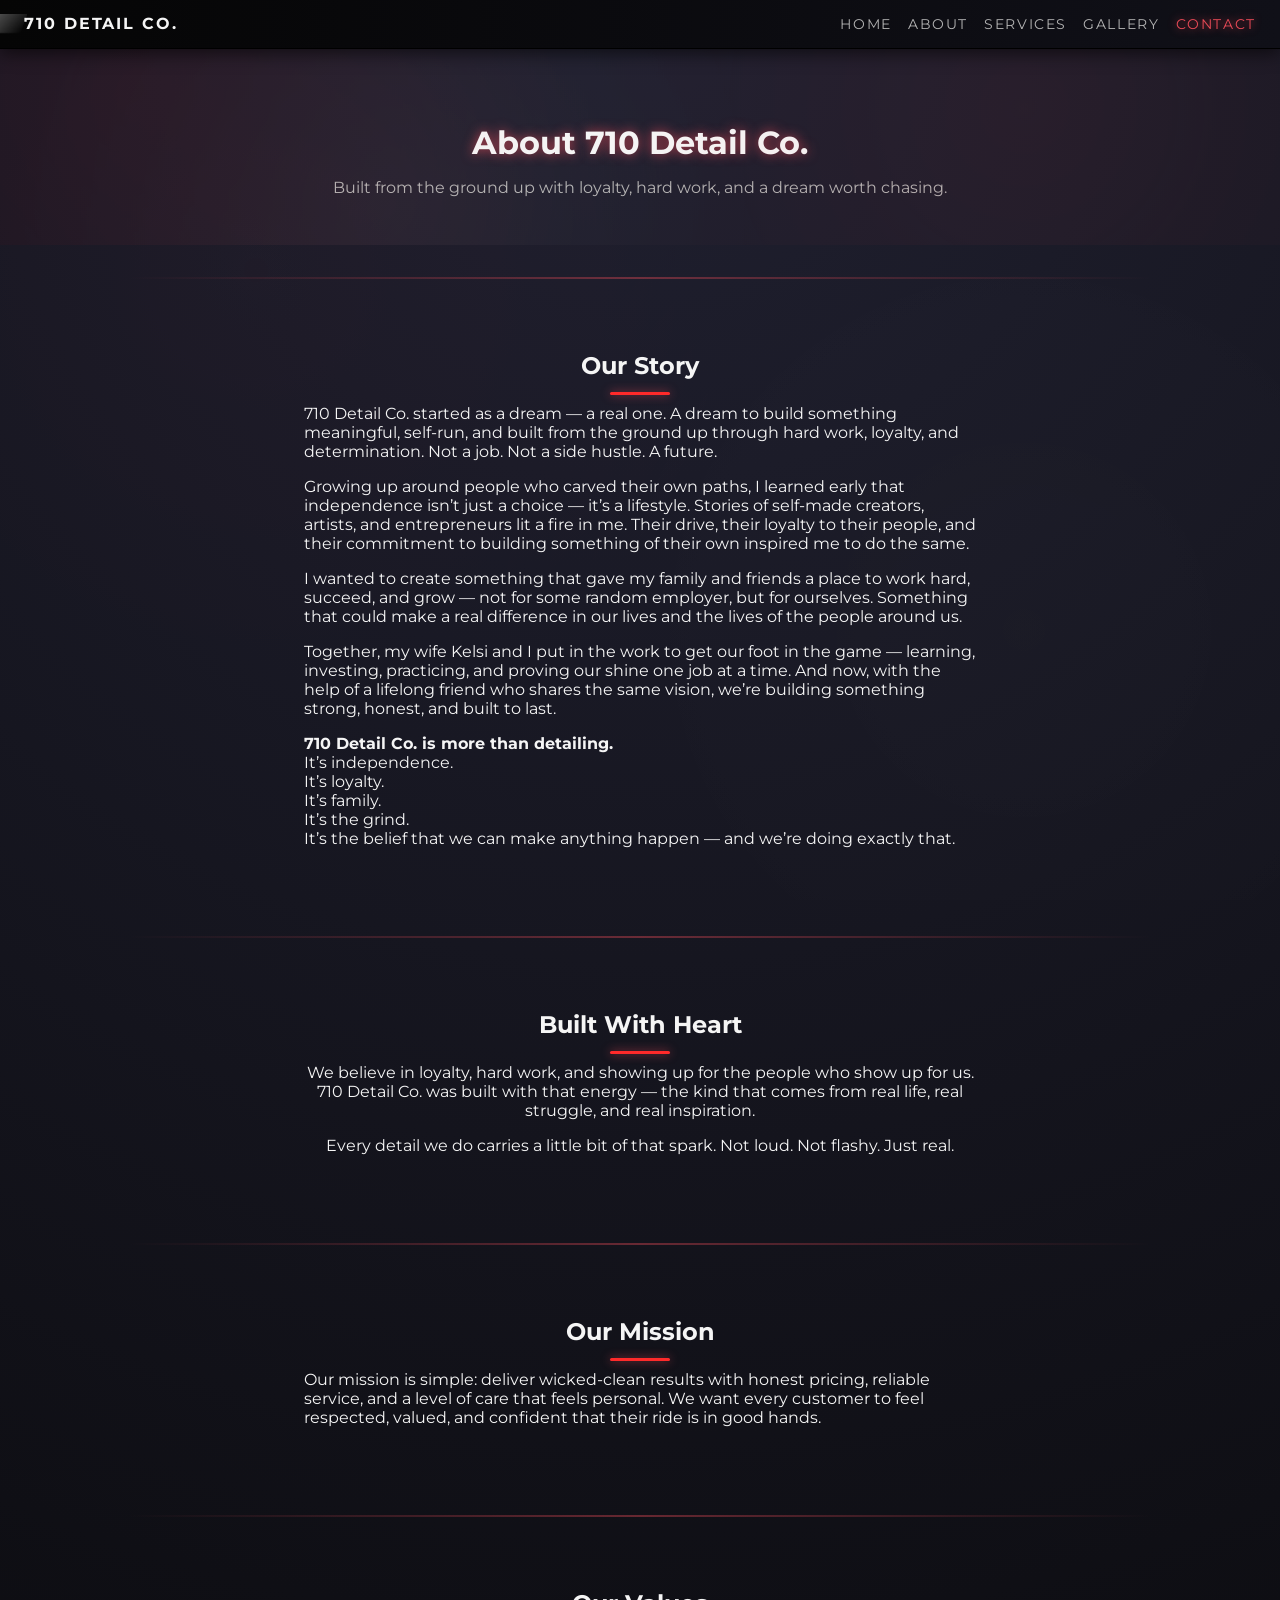
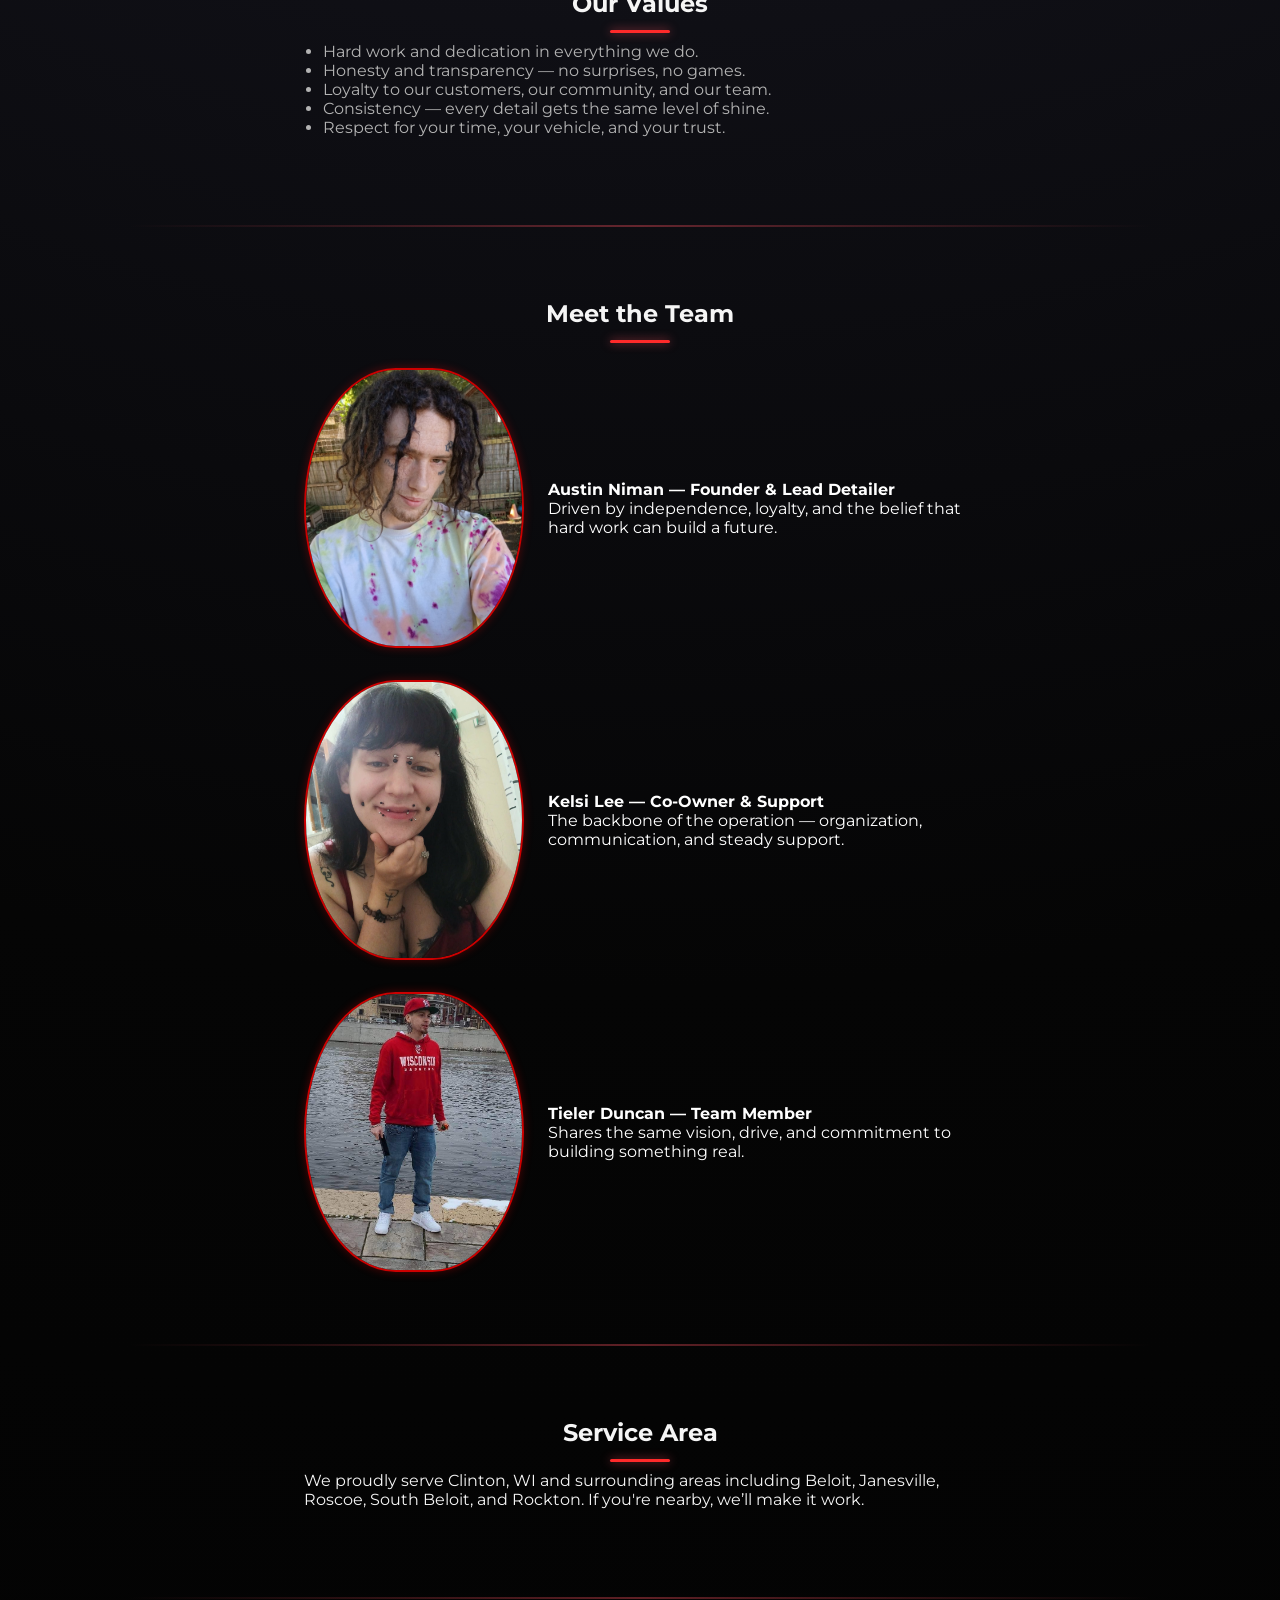
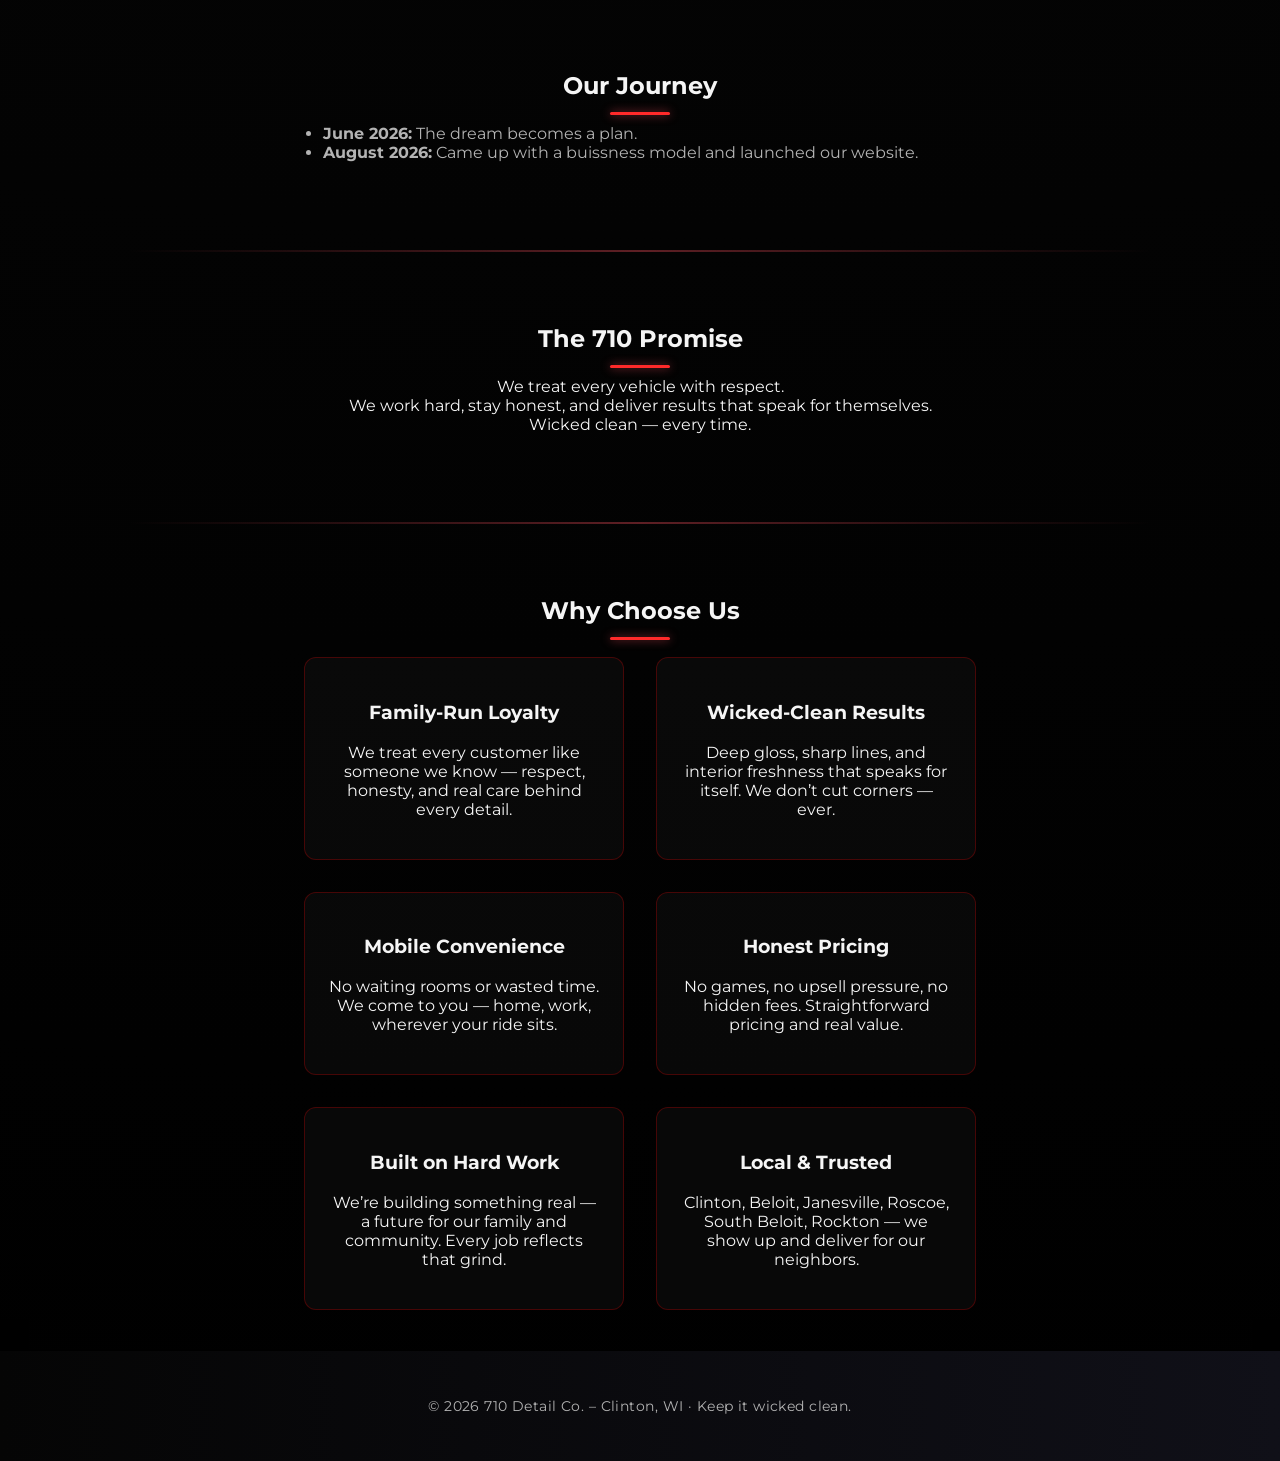
==== commit cc2477b3: "Add files via upload" ====
--- a/about.html
+++ b/about.html
@@ -190,6 +190,46 @@
       </p>
     </section>
 
+    <div class="section-divider"></div>
+
+<section class="content-section fade-in why-choose-us">
+  <h2>Why Choose Us</h2>
+  <div class="why-grid">
+
+    <div class="why-item">
+      <h3>Family‑Run Loyalty</h3>
+      <p>We treat every customer like someone we know — respect, honesty, and real care behind every detail.</p>
+    </div>
+
+    <div class="why-item">
+      <h3>Wicked‑Clean Results</h3>
+      <p>Deep gloss, sharp lines, and interior freshness that speaks for itself. We don’t cut corners — ever.</p>
+    </div>
+
+    <div class="why-item">
+      <h3>Mobile Convenience</h3>
+      <p>No waiting rooms or wasted time. We come to you — home, work, wherever your ride sits.</p>
+    </div>
+
+    <div class="why-item">
+      <h3>Honest Pricing</h3>
+      <p>No games, no upsell pressure, no hidden fees. Straightforward pricing and real value.</p>
+    </div>
+
+    <div class="why-item">
+      <h3>Built on Hard Work</h3>
+      <p>We’re building something real — a future for our family and community. Every job reflects that grind.</p>
+    </div>
+
+    <div class="why-item">
+      <h3>Local & Trusted</h3>
+      <p>Clinton, Beloit, Janesville, Roscoe, South Beloit, Rockton — we show up and deliver for our neighbors.</p>
+    </div>
+
+  </div>
+</section>
+
+
   </main>
 
   <!-- FOOTER -->
--- a/style.css
+++ b/style.css
@@ -2410,3 +2410,183 @@
     height: 230px;
   }
 }
+.team-photo {
+  width: 220px;
+  height: 280px;
+  object-fit: cover;
+  border-radius: 50% / 60%;
+  border: 2px solid #c00;
+  box-shadow: 0 0 10px rgba(255, 0, 0, 0.3);
+  transition: transform 0.25s ease, box-shadow 0.25s ease, border-color 0.25s ease;
+}
+
+/* 🔥 Red Pulse Hover Effect */
+.team-photo:hover {
+  transform: translateY(-6px);
+  border-color: #ff1a1a;
+  box-shadow: 0 0 18px rgba(255, 0, 0, 0.55);
+  animation: redPulse 0.8s ease-in-out infinite alternate;
+}
+
+@keyframes redPulse {
+  from {
+    box-shadow: 0 0 14px rgba(255, 0, 0, 0.45);
+    border-color: #c00;
+  }
+  to {
+    box-shadow: 0 0 22px rgba(255, 0, 0, 0.75);
+    border-color: #ff3333;
+  }
+}
+.main-logo {
+  animation: idleGlow 4s ease-in-out infinite alternate;
+}
+
+@keyframes idleGlow {
+  from {
+    filter: drop-shadow(0 0 2px rgba(255, 0, 0, 0.25));
+  }
+  to {
+    filter: drop-shadow(0 0 8px rgba(255, 0, 0, 0.45));
+  }
+}
+.main-logo:active {
+  transform: scale(0.96);
+  filter: drop-shadow(0 0 14px rgba(255, 0, 0, 0.75));
+}
+/* Base button shine setup */
+.btn-primary,
+.btn-outline,
+.btn-glow,
+.btn-glow-soft,
+.fam-btn,
+.btn-wicked {
+  position: relative;
+  overflow: hidden;
+}
+
+/* Shine sweep overlay */
+.btn-primary::after,
+.btn-outline::after,
+.btn-glow::after,
+.btn-glow-soft::after,
+.fam-btn::after,
+.btn-wicked::after {
+  content: "";
+  position: absolute;
+  top: 0;
+  left: -120%;
+  width: 120%;
+  height: 100%;
+  background: linear-gradient(
+    120deg,
+    transparent 0%,
+    rgba(255, 255, 255, 0.35) 50%,
+    transparent 100%
+  );
+  transition: left 0.6s ease;
+  pointer-events: none;
+}
+
+/* Hover: trigger shine sweep */
+.btn-primary:hover::after,
+.btn-outline:hover::after,
+.btn-glow:hover::after,
+.btn-glow-soft:hover::after,
+.fam-btn:hover::after,
+.btn-wicked:hover::after {
+  left: 120%;
+}
+/* Base nav link styling */
+.nav-links a {
+  position: relative;
+  transition: color 0.25s ease;
+}
+
+/* Underline sweep */
+.nav-links a::after {
+  content: "";
+  position: absolute;
+  bottom: -3px;
+  left: 0;
+  width: 0%;
+  height: 2px;
+  background: #ff1a1a;
+  transition: width 0.25s ease;
+}
+
+/* Hover: red underline sweep */
+.nav-links a:hover {
+  color: #ff1a1a;
+}
+
+.nav-links a:hover::after {
+  width: 100%;
+}
+/* WHY CHOOSE US */
+.why-choose-us {
+  text-align: center;
+}
+
+.why-grid {
+  display: grid;
+  grid-template-columns: repeat(auto-fit, minmax(260px, 1fr));
+  gap: 2rem;
+  margin-top: 1.5rem;
+}
+
+.why-item {
+  background: rgba(255, 255, 255, 0.03);
+  padding: 1.5rem;
+  border-radius: 12px;
+  border: 1px solid rgba(255, 0, 0, 0.25);
+  transition: transform 0.25s ease, box-shadow 0.25s ease;
+  position: relative;
+  overflow: hidden;
+}
+
+/* Shine sweep on hover */
+.why-item::after {
+  content: "";
+  position: absolute;
+  top: 0;
+  left: -120%;
+  width: 120%;
+  height: 100%;
+  background: linear-gradient(
+    120deg,
+    transparent 0%,
+    rgba(255, 255, 255, 0.25) 50%,
+    transparent 100%
+  );
+  transition: left 0.6s ease;
+  pointer-events: none;
+}
+
+.why-item:hover::after {
+  left: 120%;
+}
+
+.why-item:hover {
+  transform: translateY(-6px);
+  box-shadow: 0 0 18px rgba(255, 0, 0, 0.45);
+}
+/* Subtle glow on submit button */
+.submit-glow {
+  box-shadow: 0 0 10px rgba(255, 0, 0, 0.35);
+  transition: box-shadow 0.3s ease, transform 0.3s ease;
+}
+
+.submit-glow:hover {
+  box-shadow: 0 0 18px rgba(255, 0, 0, 0.55);
+  transform: translateY(-4px);
+}
+
+/* ASAP reassurance line */
+.asap-note {
+  margin-top: 0.5rem;
+  font-size: 0.9rem;
+  color: #ccc;
+  text-align: center;
+  font-style: italic;
+}
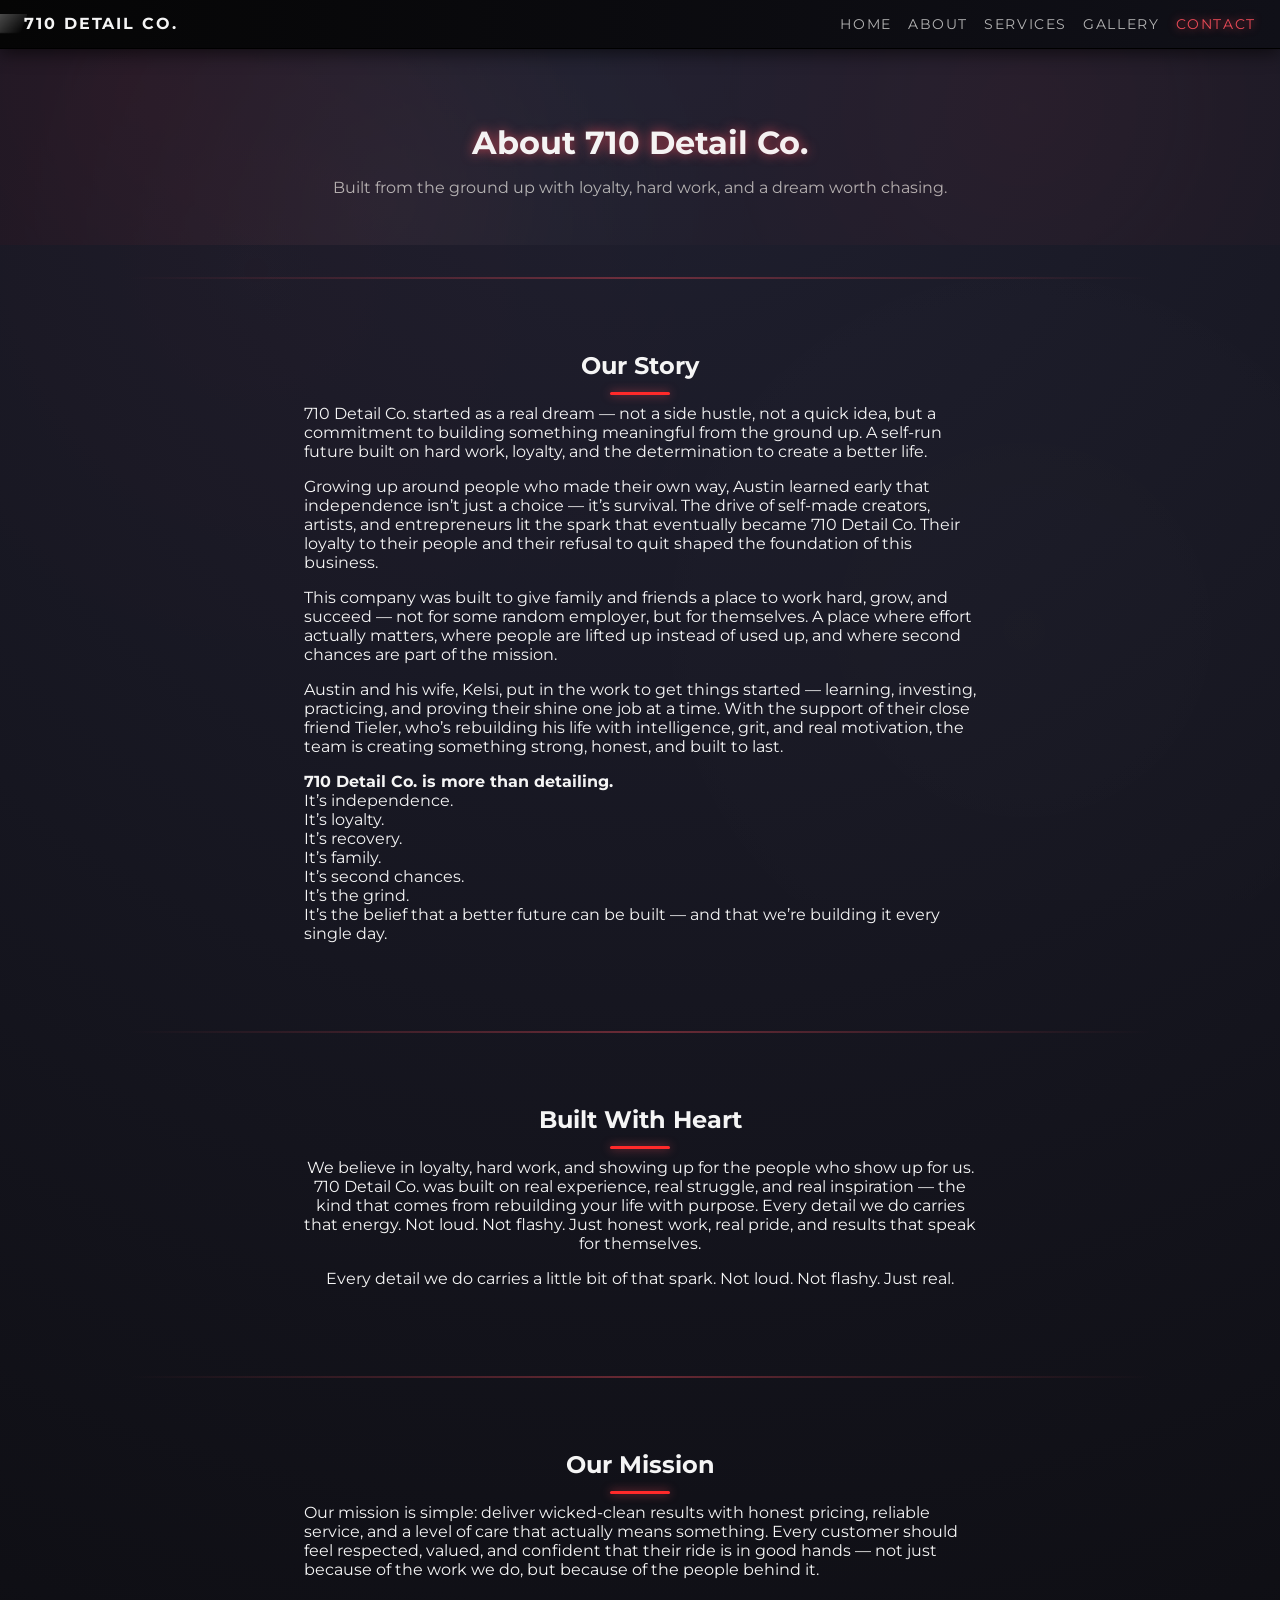
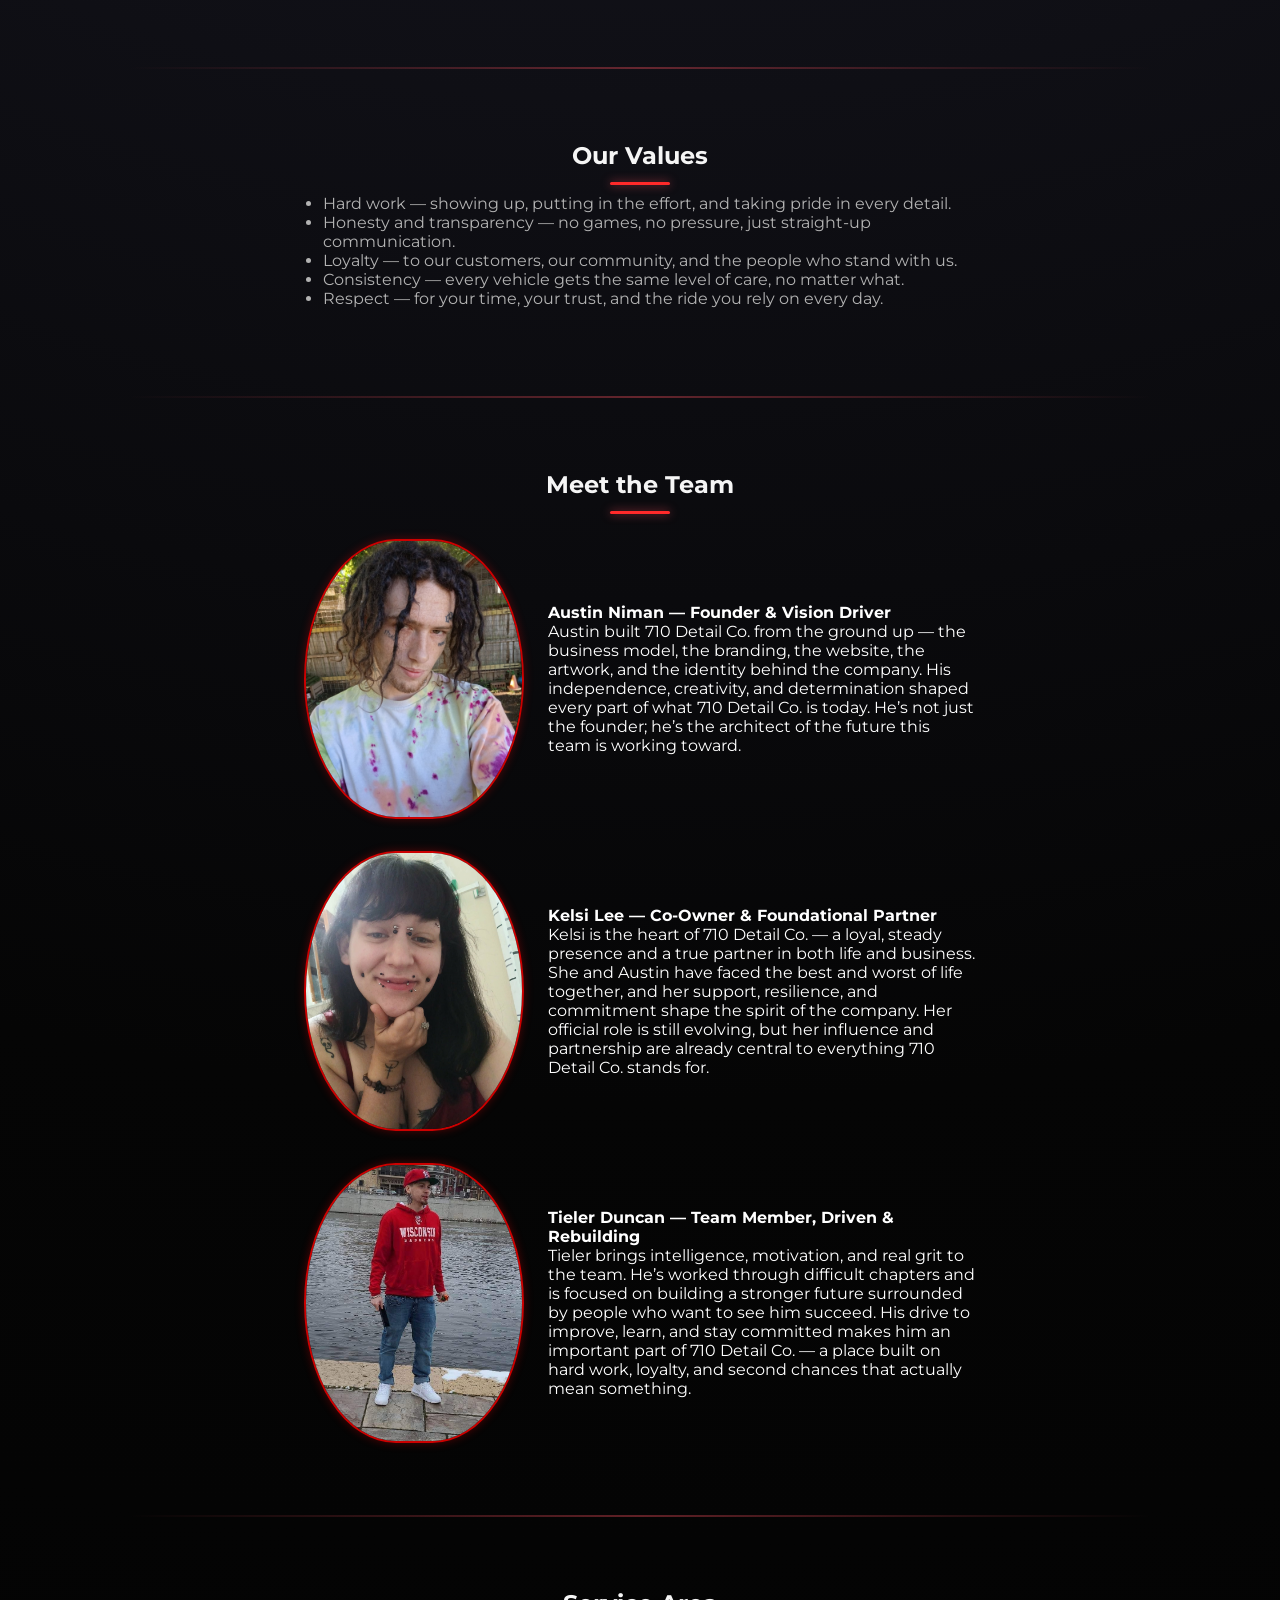
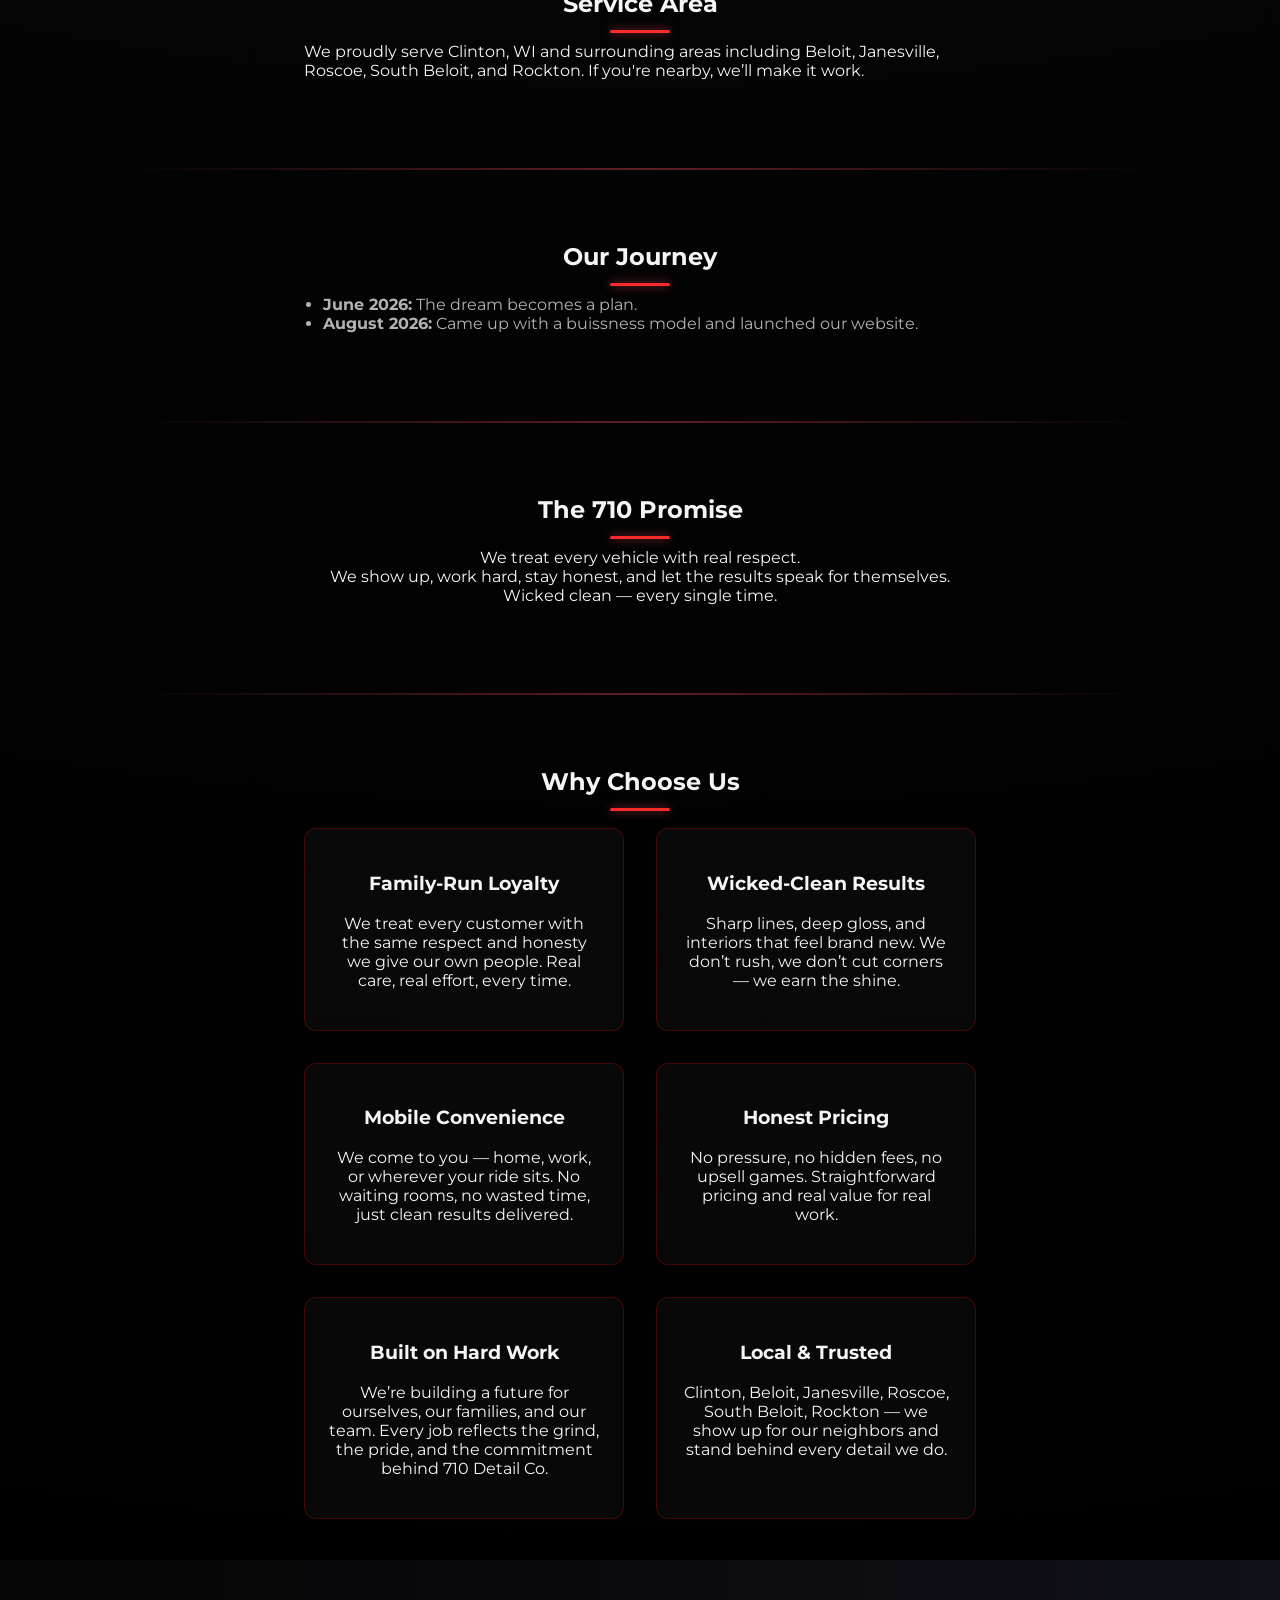
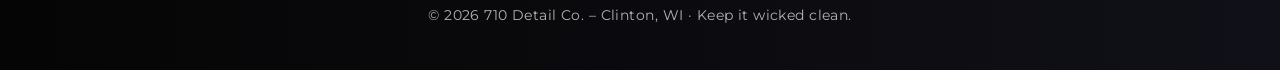
==== commit 0dd818ee: "Add files via upload" ====
--- a/about.html
+++ b/about.html
@@ -47,38 +47,30 @@
     <section class="content-section fade-in">
       <h2>Our Story</h2>
       <p>
-        710 Detail Co. started as a dream — a real one. A dream to build something meaningful,
-        self‑run, and built from the ground up through hard work, loyalty, and determination.
-        Not a job. Not a side hustle. A future.
-      </p>
-
-      <p>
-        Growing up around people who carved their own paths, I learned early that independence
-        isn’t just a choice — it’s a lifestyle. Stories of self‑made creators, artists, and
-        entrepreneurs lit a fire in me. Their drive, their loyalty to their people, and their
-        commitment to building something of their own inspired me to do the same.
-      </p>
-
-      <p>
-        I wanted to create something that gave my family and friends a place to work hard,
-        succeed, and grow — not for some random employer, but for ourselves. Something that
-        could make a real difference in our lives and the lives of the people around us.
-      </p>
-
-      <p>
-        Together, my wife Kelsi and I put in the work to get our foot in the game — learning,
-        investing, practicing, and proving our shine one job at a time. And now, with the help
-        of a lifelong friend who shares the same vision, we’re building something strong,
-        honest, and built to last.
+        710 Detail Co. started as a real dream — not a side hustle, not a quick idea, but a commitment to building something meaningful from the ground up. A self‑run future built on hard work, loyalty, and the determination to create a better life.
+      </p>
+
+      <p>
+        Growing up around people who made their own way, Austin learned early that independence isn’t just a choice — it’s survival. The drive of self‑made creators, artists, and entrepreneurs lit the spark that eventually became 710 Detail Co. Their loyalty to their people and their refusal to quit shaped the foundation of this business.
+      </p>
+
+      <p>
+        This company was built to give family and friends a place to work hard, grow, and succeed — not for some random employer, but for themselves. A place where effort actually matters, where people are lifted up instead of used up, and where second chances are part of the mission.
+      </p>
+
+      <p>
+        Austin and his wife, Kelsi, put in the work to get things started — learning, investing, practicing, and proving their shine one job at a time. With the support of their close friend Tieler, who’s rebuilding his life with intelligence, grit, and real motivation, the team is creating something strong, honest, and built to last.
       </p>
 
       <p>
         <strong>710 Detail Co. is more than detailing.</strong><br>
         It’s independence.<br>
         It’s loyalty.<br>
+        It’s recovery.<br>
         It’s family.<br>
+        It’s second chances.<br>
         It’s the grind.<br>
-        It’s the belief that we can make anything happen — and we’re doing exactly that.
+        It’s the belief that a better future can be built — and that we’re building it every single day.
       </p>
     </section>
 
@@ -88,9 +80,9 @@
     <section class="content-section fade-in center">
       <h2>Built With Heart</h2>
       <p>
-        We believe in loyalty, hard work, and showing up for the people who show up for us.
-        710 Detail Co. was built with that energy — the kind that comes from real life,
-        real struggle, and real inspiration.
+        We believe in loyalty, hard work, and showing up for the people who show up for us. 710 Detail Co. was built on real experience, real struggle, and real inspiration — the kind that comes from rebuilding your life with purpose.
+
+Every detail we do carries that energy. Not loud. Not flashy. Just honest work, real pride, and results that speak for themselves.
       </p>
       <p>
         Every detail we do carries a little bit of that spark.
@@ -104,9 +96,7 @@
     <section class="content-section fade-in">
       <h2>Our Mission</h2>
       <p>
-        Our mission is simple: deliver wicked‑clean results with honest pricing, reliable service,
-        and a level of care that feels personal. We want every customer to feel respected, valued,
-        and confident that their ride is in good hands.
+        Our mission is simple: deliver wicked‑clean results with honest pricing, reliable service, and a level of care that actually means something. Every customer should feel respected, valued, and confident that their ride is in good hands — not just because of the work we do, but because of the people behind it.
       </p>
     </section>
 
@@ -114,15 +104,16 @@
 
     <!-- OUR VALUES -->
     <section class="content-section fade-in">
-      <h2>Our Values</h2>
-      <ul class="bullet-list">
-        <li>Hard work and dedication in everything we do.</li>
-        <li>Honesty and transparency — no surprises, no games.</li>
-        <li>Loyalty to our customers, our community, and our team.</li>
-        <li>Consistency — every detail gets the same level of shine.</li>
-        <li>Respect for your time, your vehicle, and your trust.</li>
-      </ul>
-    </section>
+  <h2>Our Values</h2>
+  <ul class="bullet-list">
+    <li>Hard work — showing up, putting in the effort, and taking pride in every detail.</li>
+    <li>Honesty and transparency — no games, no pressure, just straight‑up communication.</li>
+    <li>Loyalty — to our customers, our community, and the people who stand with us.</li>
+    <li>Consistency — every vehicle gets the same level of care, no matter what.</li>
+    <li>Respect — for your time, your trust, and the ride you rely on every day.</li>
+  </ul>
+</section>
+
 
     <div class="section-divider"></div>
 
@@ -132,24 +123,24 @@
   <div class="team-member">
     <img src="images/austin.jpg" alt="Austin Niman" class="team-photo">
     <div class="team-info">
-      <p><strong>Austin Niman — Founder & Lead Detailer</strong><br>
-      Driven by independence, loyalty, and the belief that hard work can build a future.</p>
+      <p><strong>Austin Niman — Founder & Vision Driver</strong><br>
+      Austin built 710 Detail Co. from the ground up — the business model, the branding, the website, the artwork, and the identity behind the company. His independence, creativity, and determination shaped every part of what 710 Detail Co. is today. He’s not just the founder; he’s the architect of the future this team is working toward.</p>
     </div>
   </div>
 
   <div class="team-member">
     <img src="images/kelsi.jpg" alt="Kelsi Lee" class="team-photo">
     <div class="team-info">
-      <p><strong>Kelsi Lee — Co‑Owner & Support</strong><br>
-      The backbone of the operation — organization, communication, and steady support.</p>
+      <p><strong>Kelsi Lee — Co‑Owner & Foundational Partner</strong><br>
+      Kelsi is the heart of 710 Detail Co. — a loyal, steady presence and a true partner in both life and business. She and Austin have faced the best and worst of life together, and her support, resilience, and commitment shape the spirit of the company. Her official role is still evolving, but her influence and partnership are already central to everything 710 Detail Co. stands for.</p>
     </div>
   </div>
 
   <div class="team-member">
     <img src="images/tieler.jpg" alt="Tieler Duncan" class="team-photo">
     <div class="team-info">
-      <p><strong>Tieler Duncan — Team Member</strong><br>
-      Shares the same vision, drive, and commitment to building something real.</p>
+      <p><strong>Tieler Duncan — Team Member, Driven & Rebuilding</strong><br>
+      Tieler brings intelligence, motivation, and real grit to the team. He’s worked through difficult chapters and is focused on building a stronger future surrounded by people who want to see him succeed. His drive to improve, learn, and stay committed makes him an important part of 710 Detail Co. — a place built on hard work, loyalty, and second chances that actually mean something.</p>
     </div>
   </div>
 </section>
@@ -182,13 +173,14 @@
 
     <!-- THE 710 PROMISE -->
     <section class="content-section fade-in center">
-      <h2>The 710 Promise</h2>
-      <p>
-        We treat every vehicle with respect.<br>
-        We work hard, stay honest, and deliver results that speak for themselves.<br>
-        Wicked clean — every time.
-      </p>
-    </section>
+  <h2>The 710 Promise</h2>
+  <p>
+    We treat every vehicle with real respect.<br>
+    We show up, work hard, stay honest, and let the results speak for themselves.<br>
+    Wicked clean — every single time.
+  </p>
+</section>
+
 
     <div class="section-divider"></div>
 
@@ -198,37 +190,36 @@
 
     <div class="why-item">
       <h3>Family‑Run Loyalty</h3>
-      <p>We treat every customer like someone we know — respect, honesty, and real care behind every detail.</p>
+      <p>We treat every customer with the same respect and honesty we give our own people. Real care, real effort, every time.</p>
     </div>
 
     <div class="why-item">
       <h3>Wicked‑Clean Results</h3>
-      <p>Deep gloss, sharp lines, and interior freshness that speaks for itself. We don’t cut corners — ever.</p>
+      <p>Sharp lines, deep gloss, and interiors that feel brand new. We don’t rush, we don’t cut corners — we earn the shine.</p>
     </div>
 
     <div class="why-item">
       <h3>Mobile Convenience</h3>
-      <p>No waiting rooms or wasted time. We come to you — home, work, wherever your ride sits.</p>
+      <p>We come to you — home, work, or wherever your ride sits. No waiting rooms, no wasted time, just clean results delivered.</p>
     </div>
 
     <div class="why-item">
       <h3>Honest Pricing</h3>
-      <p>No games, no upsell pressure, no hidden fees. Straightforward pricing and real value.</p>
+      <p>No pressure, no hidden fees, no upsell games. Straightforward pricing and real value for real work.</p>
     </div>
 
     <div class="why-item">
       <h3>Built on Hard Work</h3>
-      <p>We’re building something real — a future for our family and community. Every job reflects that grind.</p>
+      <p>We’re building a future for ourselves, our families, and our team. Every job reflects the grind, the pride, and the commitment behind 710 Detail Co.</p>
     </div>
 
     <div class="why-item">
       <h3>Local & Trusted</h3>
-      <p>Clinton, Beloit, Janesville, Roscoe, South Beloit, Rockton — we show up and deliver for our neighbors.</p>
-    </div>
-
-  </div>
-</section>
-
+      <p>Clinton, Beloit, Janesville, Roscoe, South Beloit, Rockton — we show up for our neighbors and stand behind every detail we do.</p>
+    </div>
+
+  </div>
+</section>
 
   </main>
 
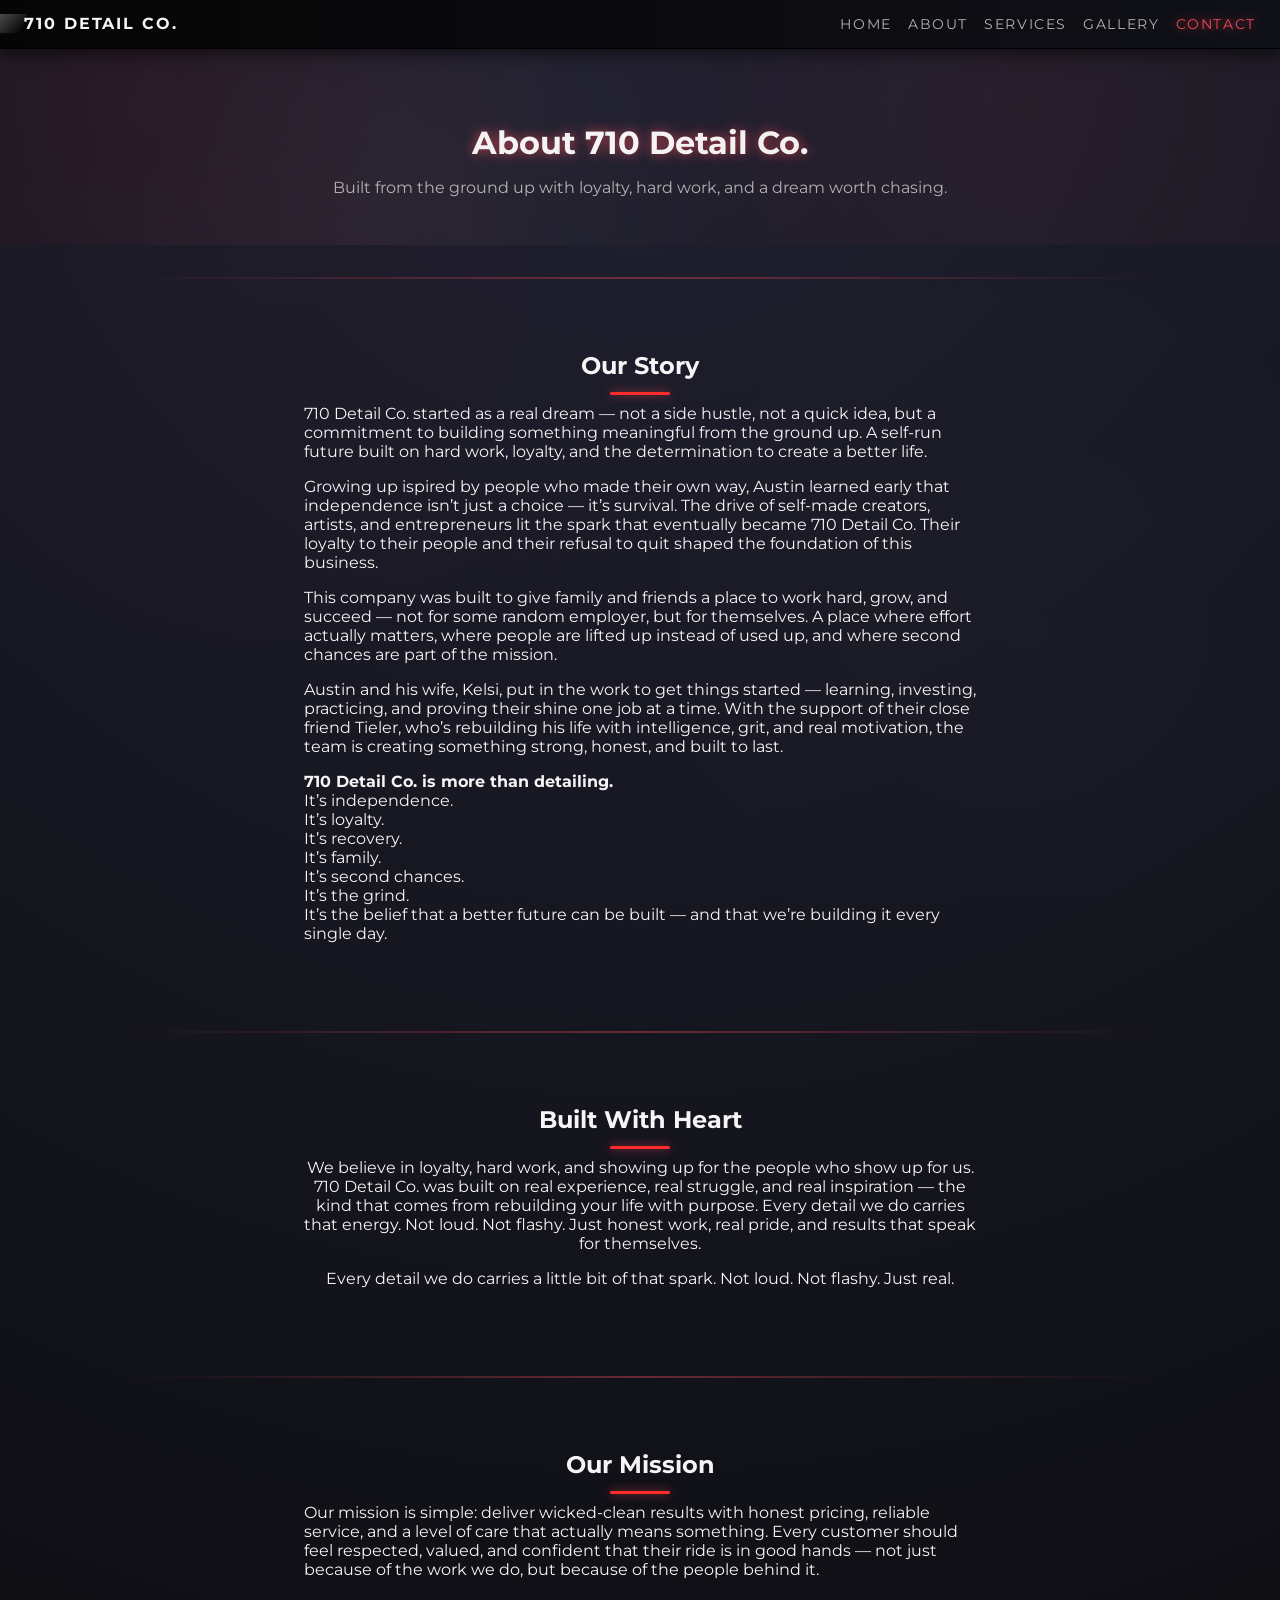
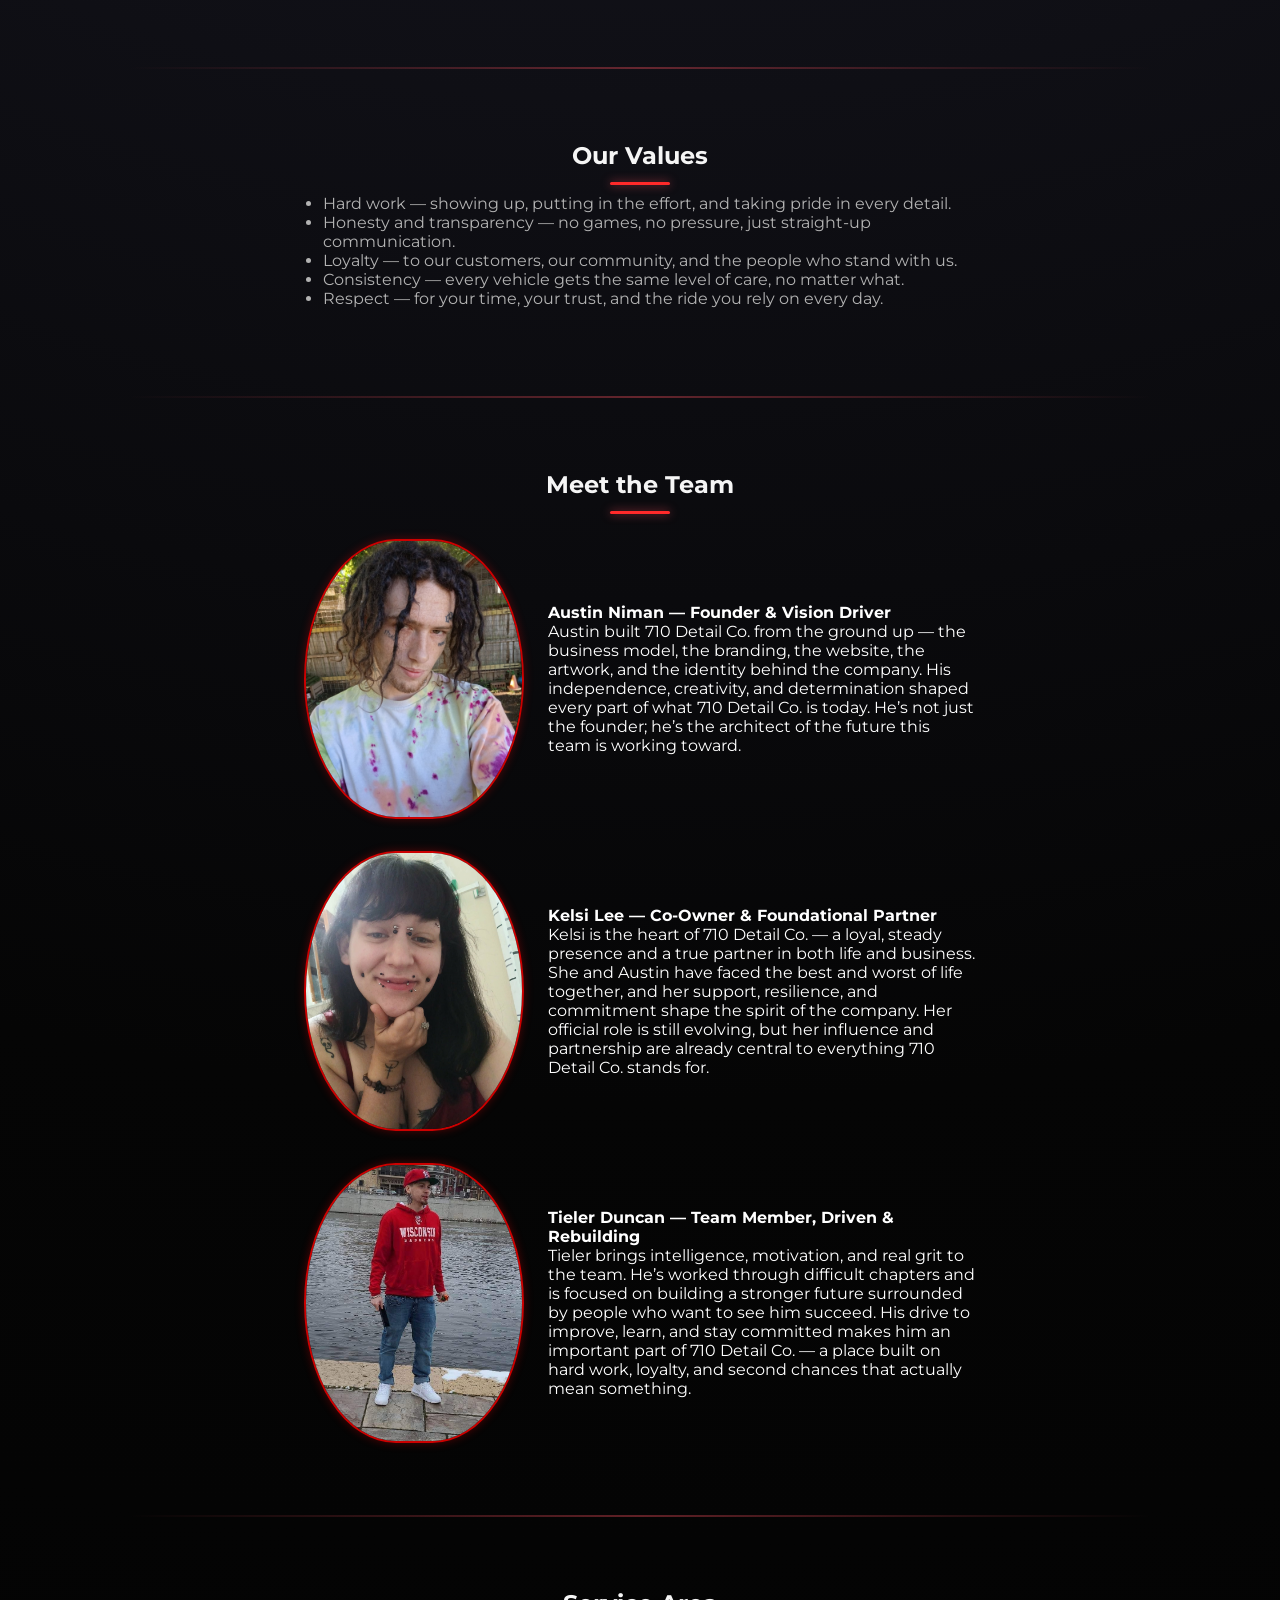
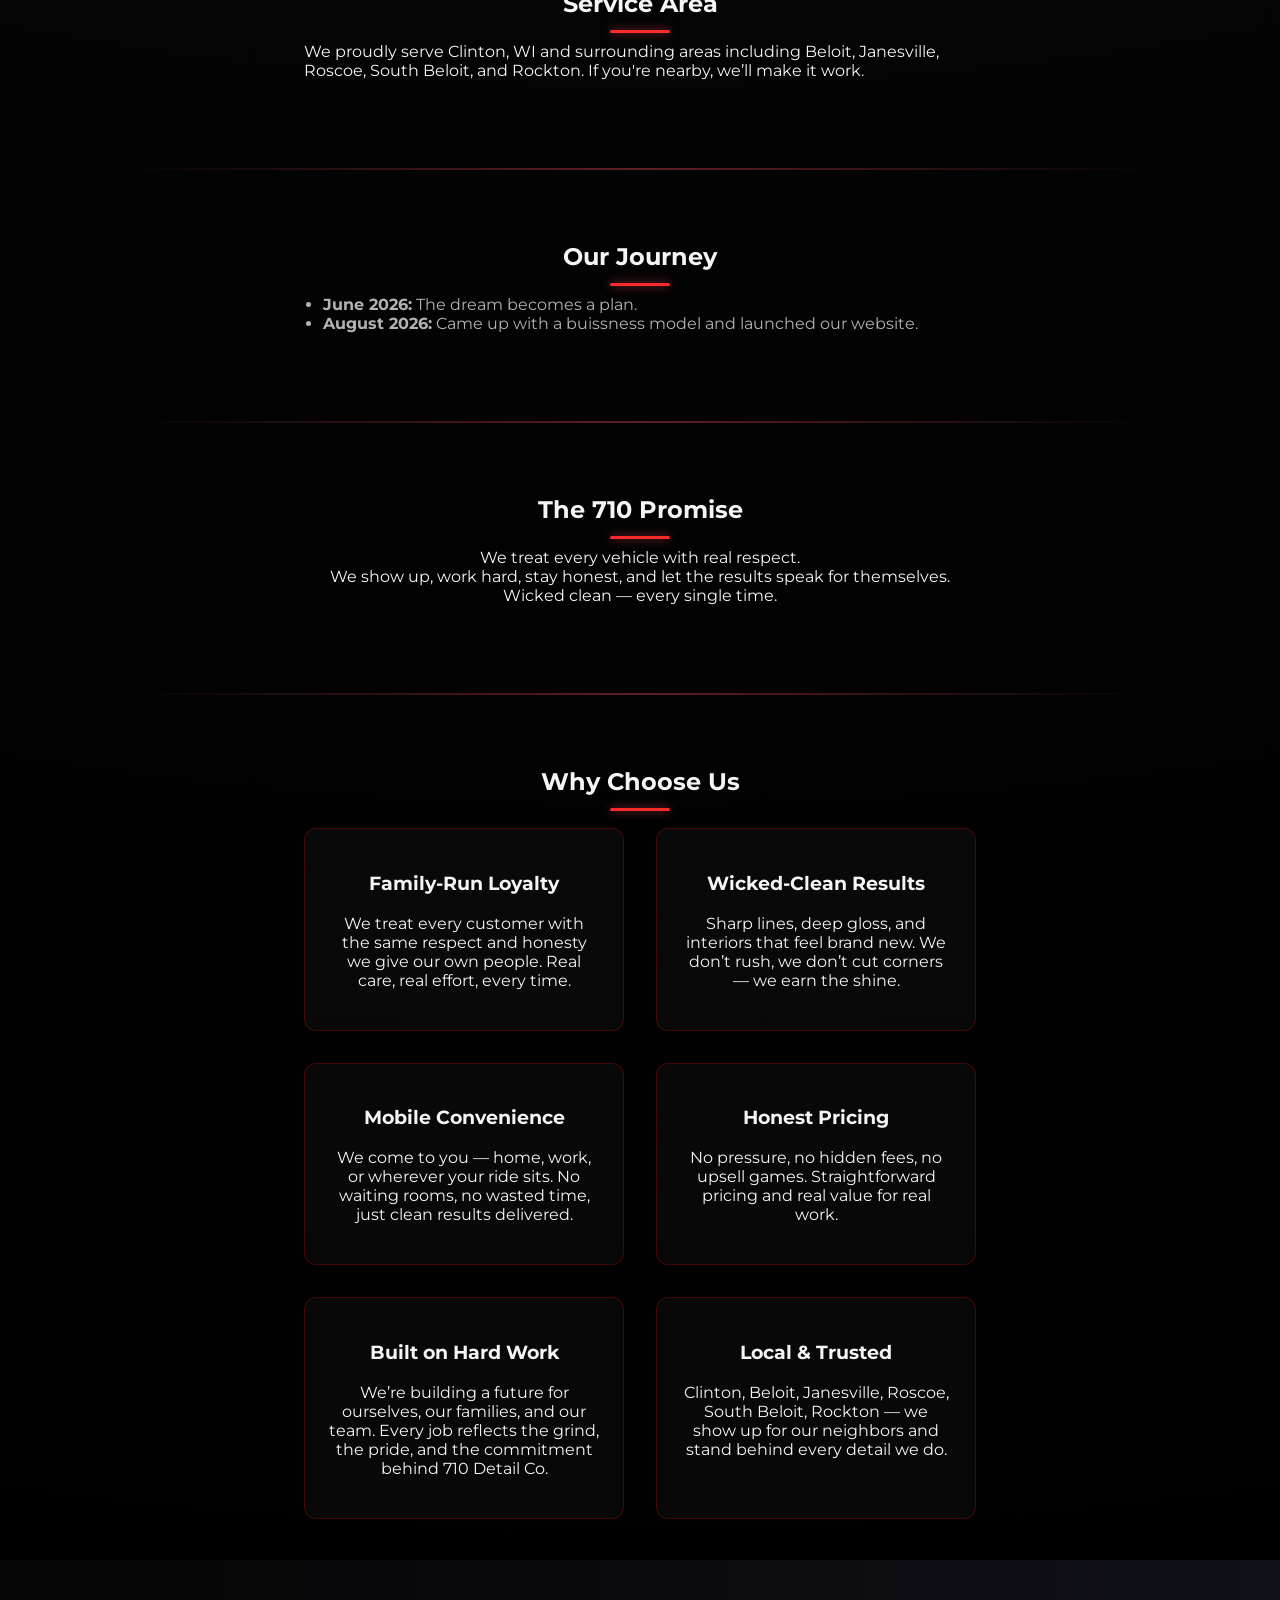
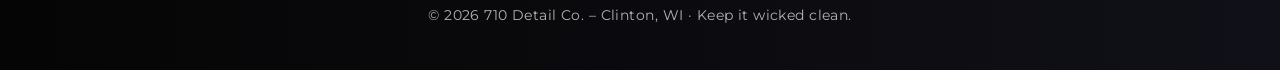
==== commit 4a645f24: "Add files via upload" ====
--- a/about.html
+++ b/about.html
@@ -51,7 +51,7 @@
       </p>
 
       <p>
-        Growing up around people who made their own way, Austin learned early that independence isn’t just a choice — it’s survival. The drive of self‑made creators, artists, and entrepreneurs lit the spark that eventually became 710 Detail Co. Their loyalty to their people and their refusal to quit shaped the foundation of this business.
+        Growing up ispired by people who made their own way, Austin learned early that independence isn’t just a choice — it’s survival. The drive of self‑made creators, artists, and entrepreneurs lit the spark that eventually became 710 Detail Co. Their loyalty to their people and their refusal to quit shaped the foundation of this business.
       </p>
 
       <p>
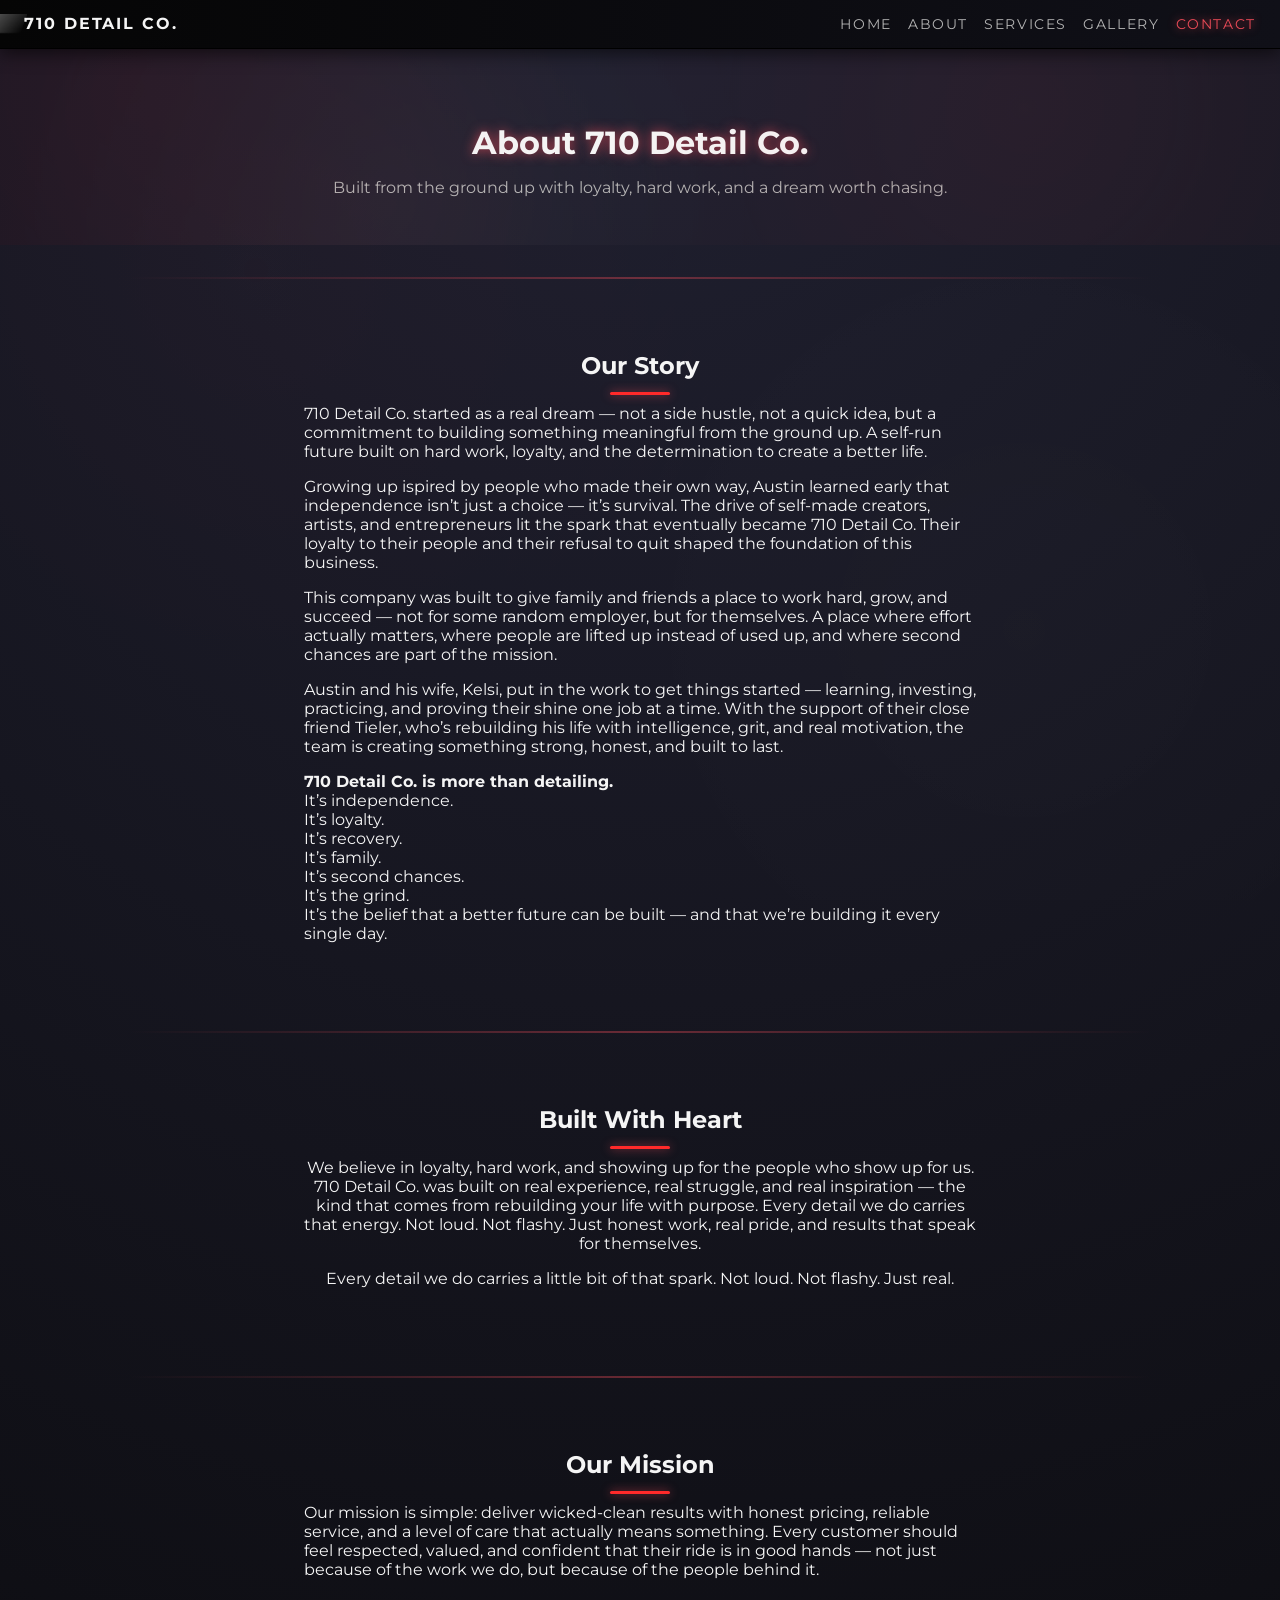
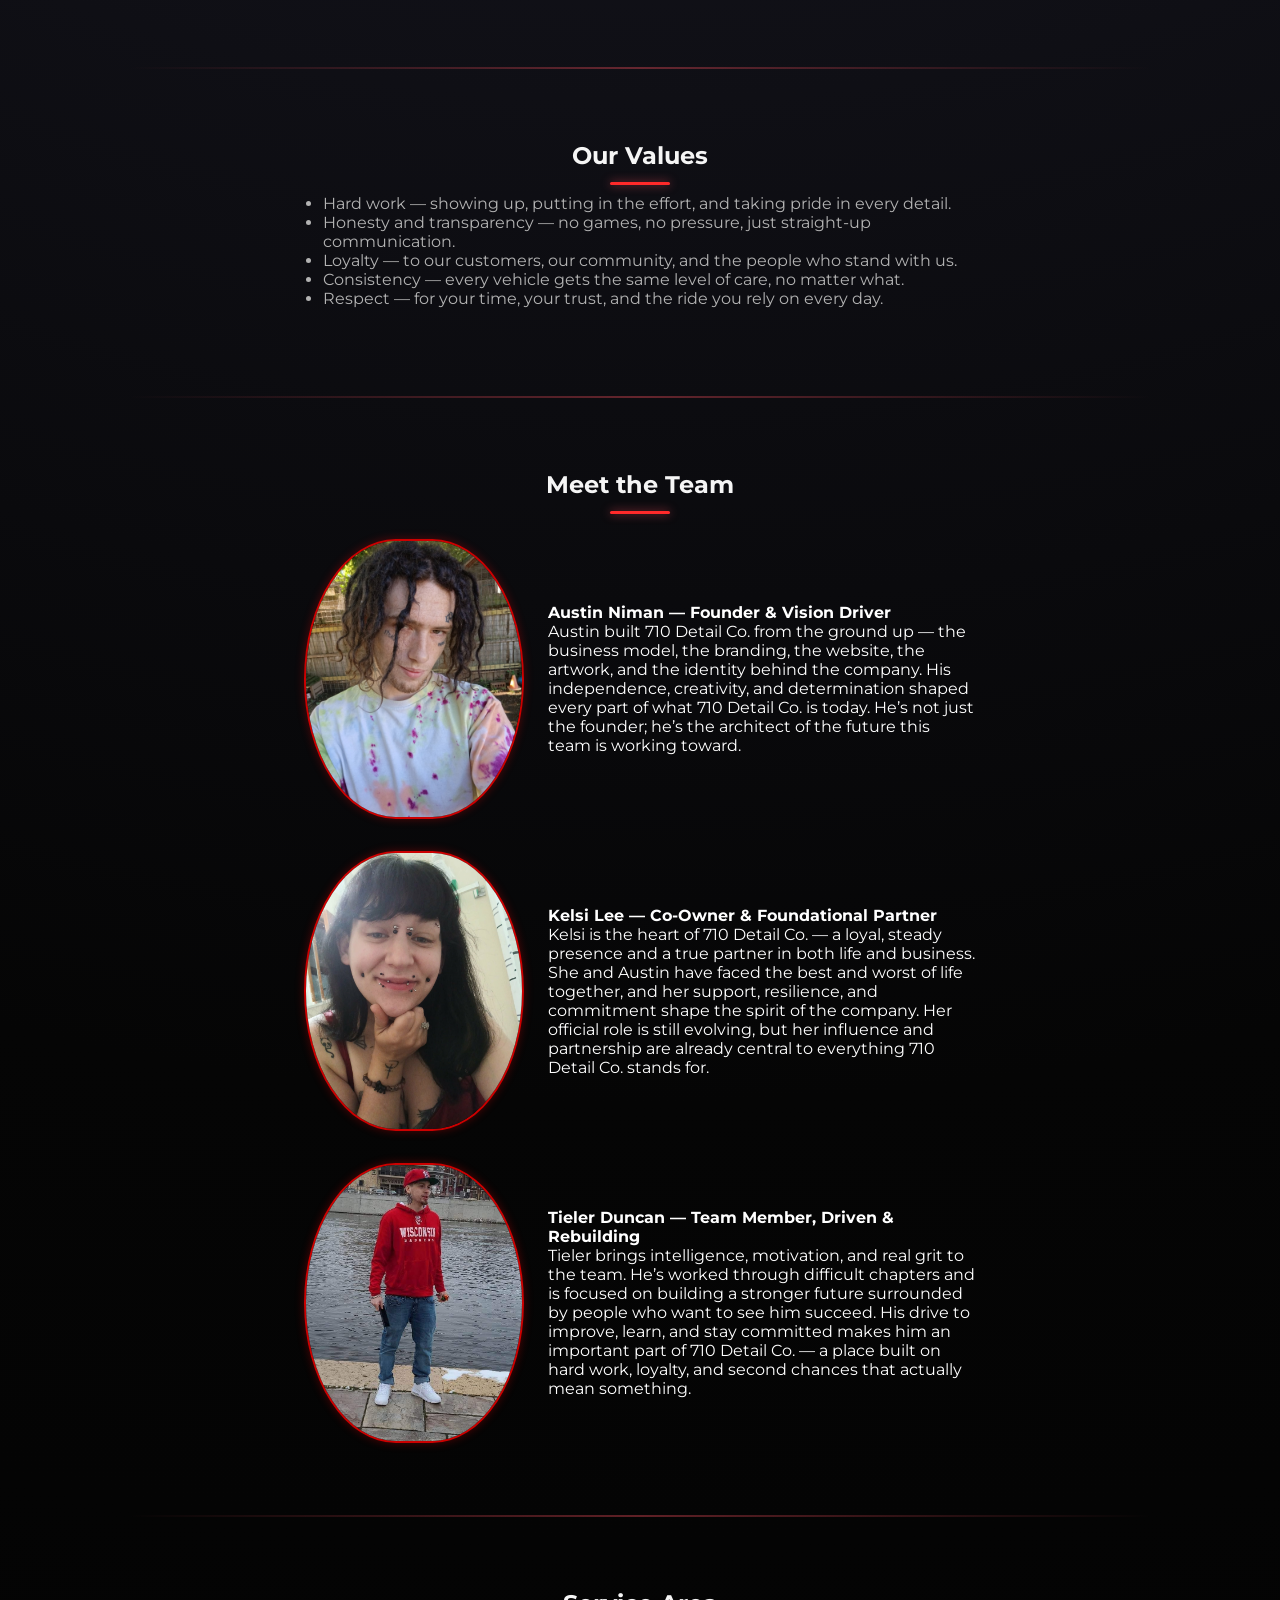
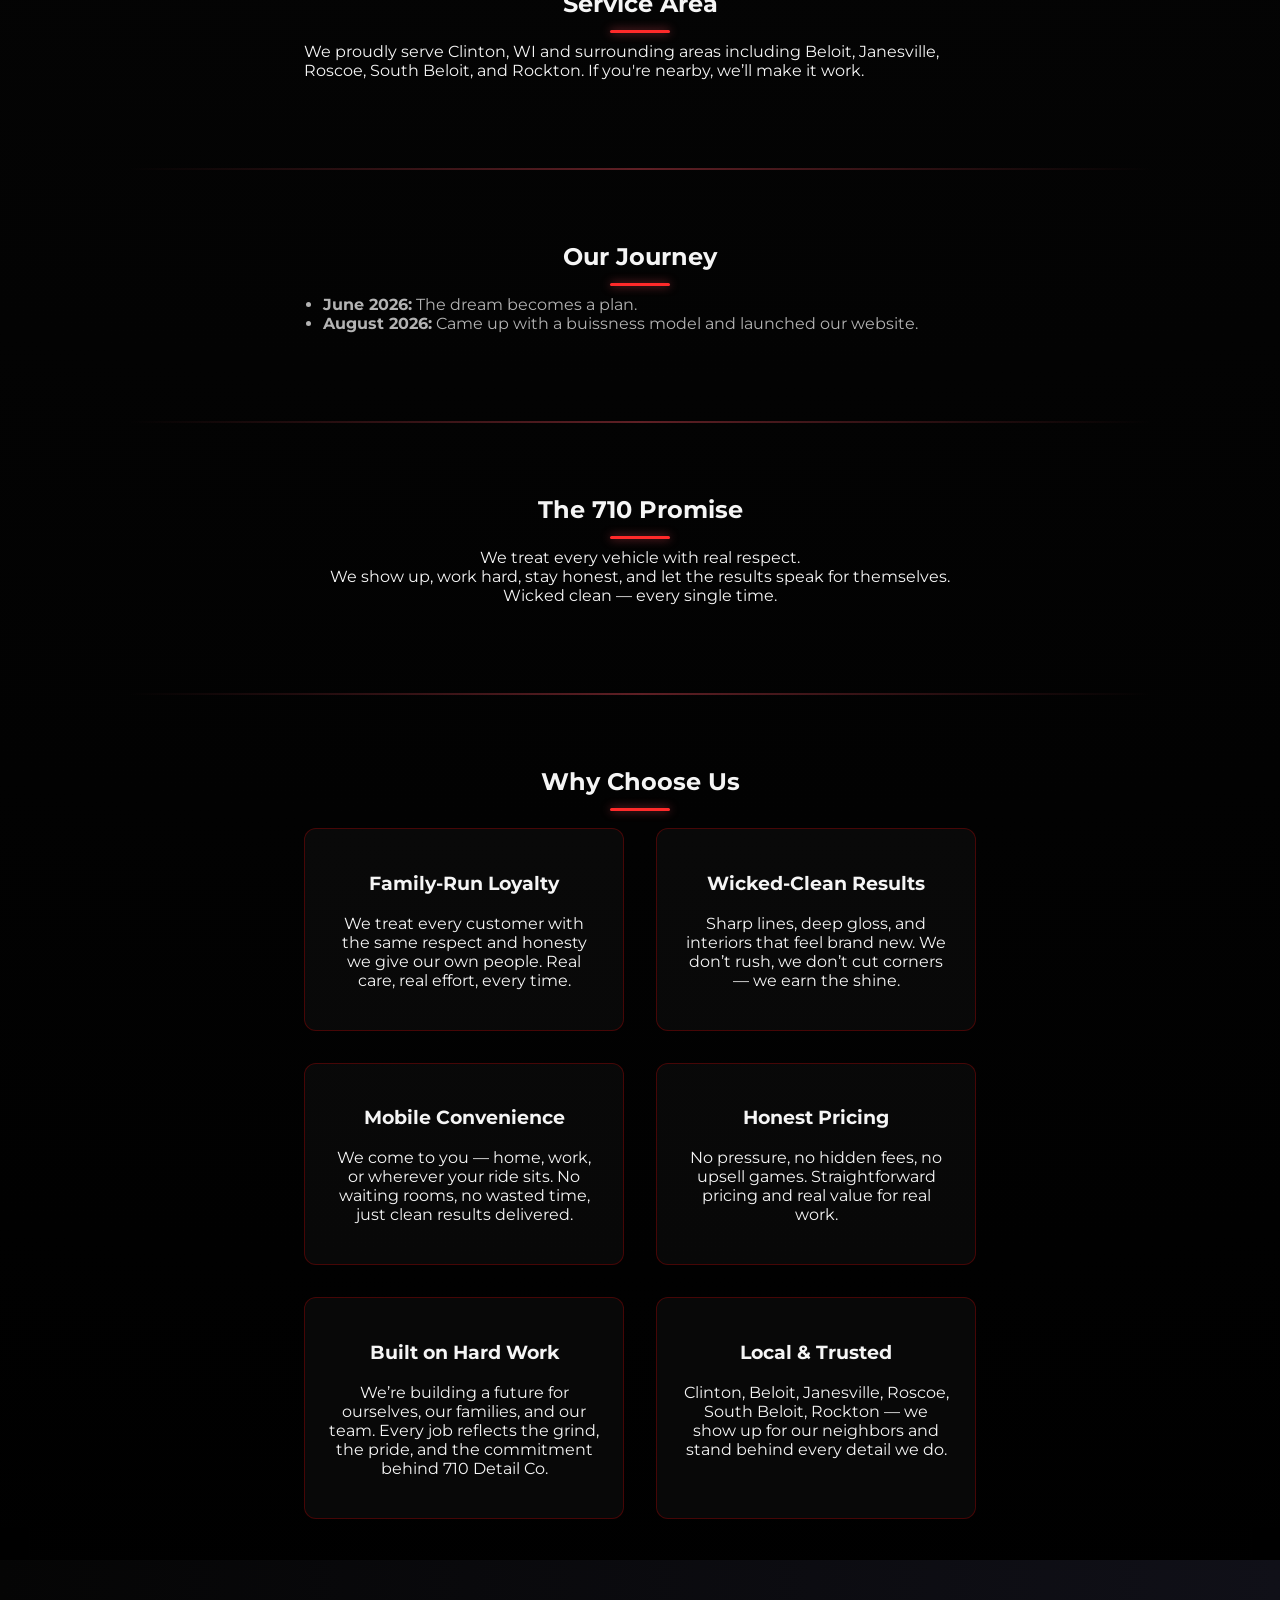
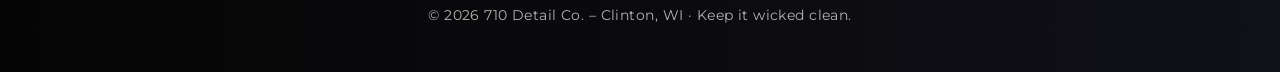
==== commit b8f7a97d: "Add files via upload" ====
--- a/about.html
+++ b/about.html
@@ -5,8 +5,9 @@
   <title>About 710 Detail Co.</title>
   <meta name="viewport" content="width=device-width, initial-scale=1">
   <meta name="description" content="Learn the story behind 710 Detail Co. — built on loyalty, hard work, independence, and a dream worth chasing.">
+  <meta property="og:image" content="images/og-image.jpg" loading="lazy">
   <link rel="stylesheet" href="style.css">
-  <link rel="icon" type="image/png" href="images/favicon.png.png">
+  <link rel="icon" type="image/png" href="images/favicon.png">
 
 </head>
 
--- a/style.css
+++ b/style.css
@@ -2590,3 +2590,14 @@
   text-align: center;
   font-style: italic;
 }
+section {
+  padding: 2rem 1rem;
+}
+
+h2 {
+  margin-bottom: 1.5rem;
+}
+
+p {
+  margin-bottom: 1rem;
+}
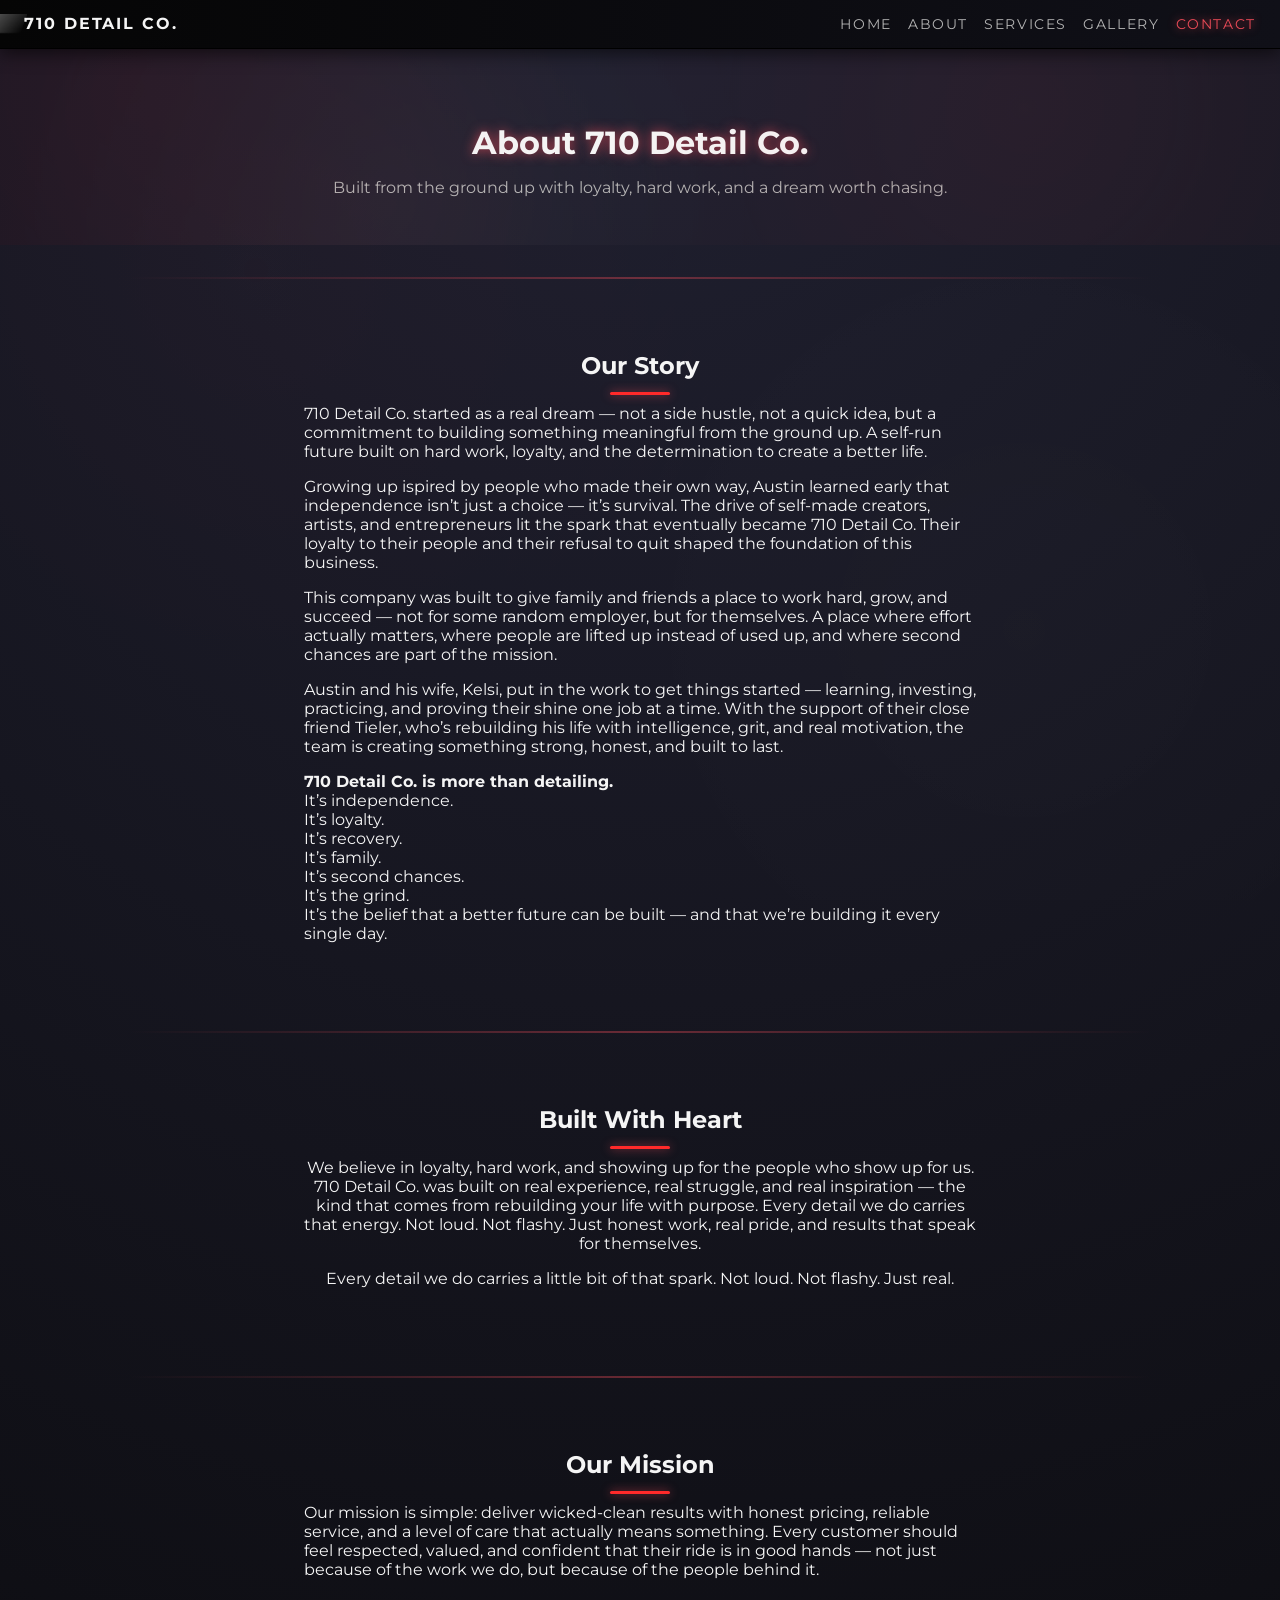
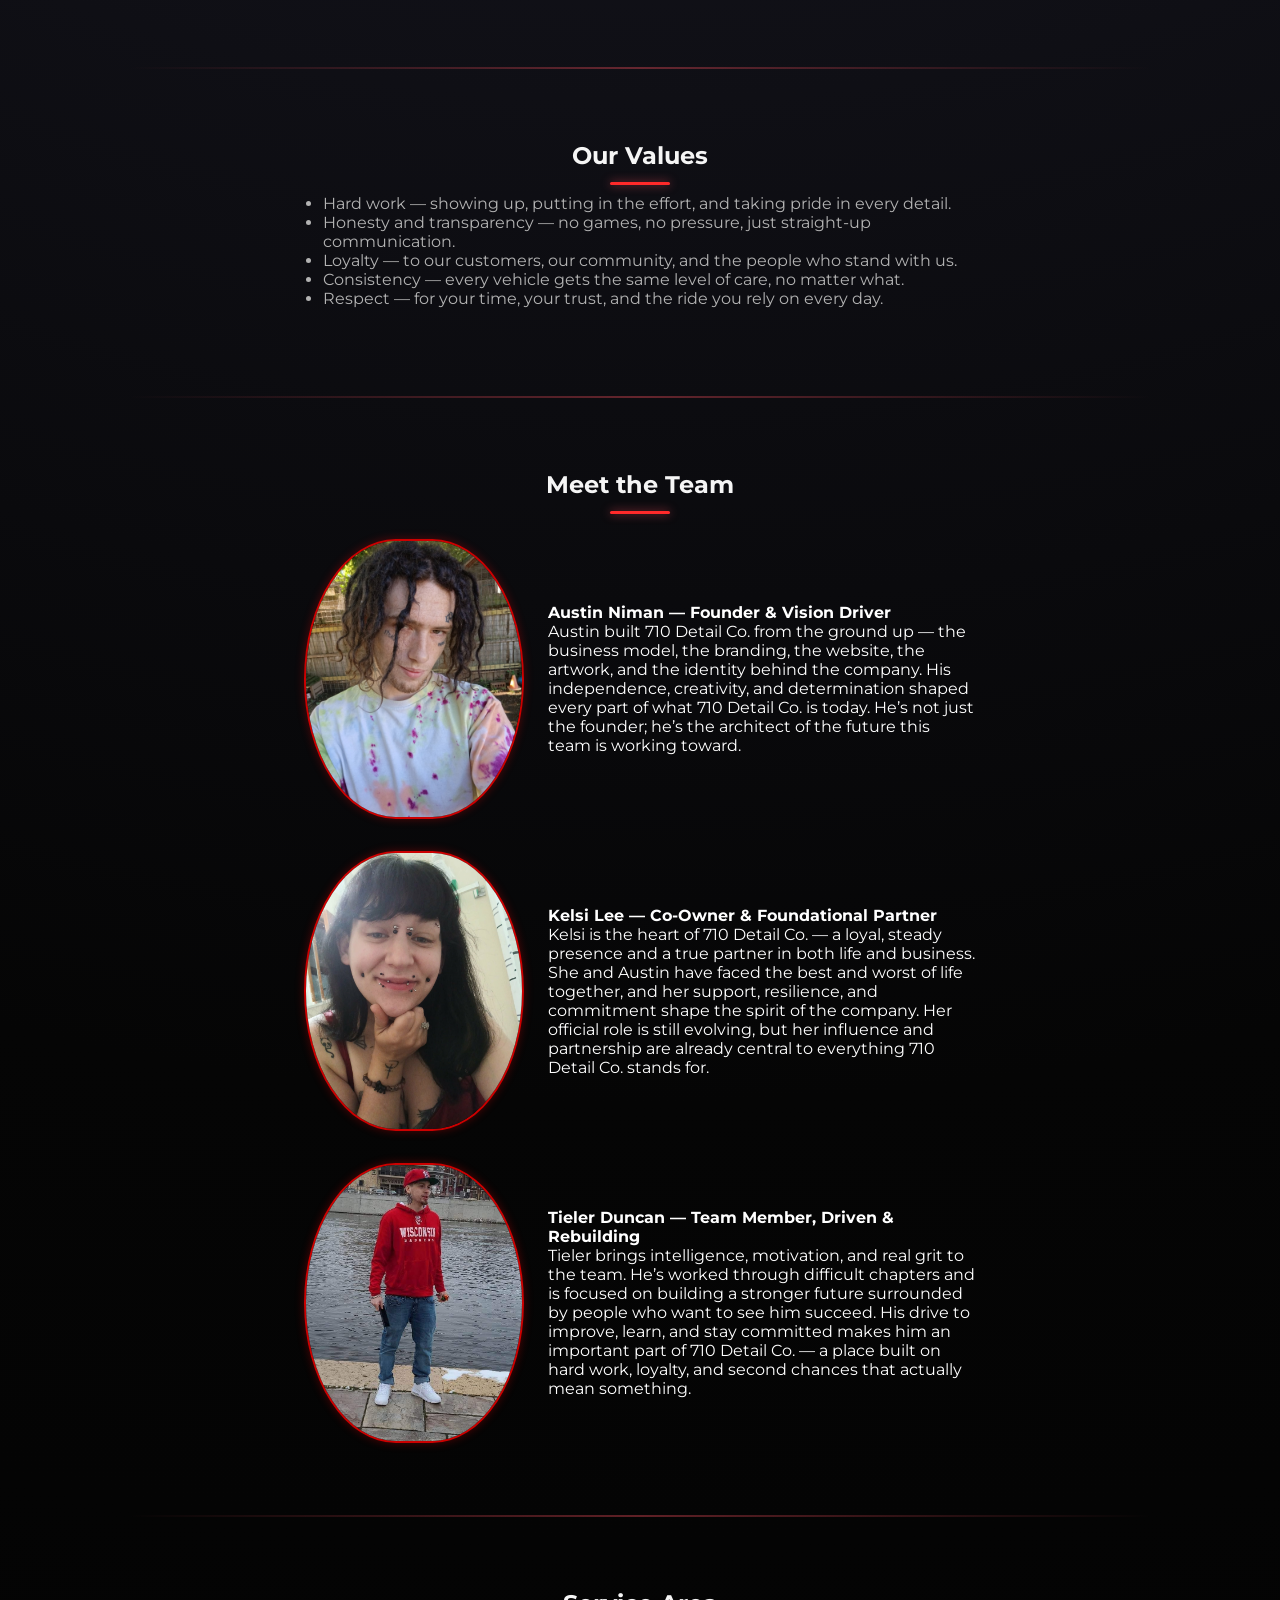
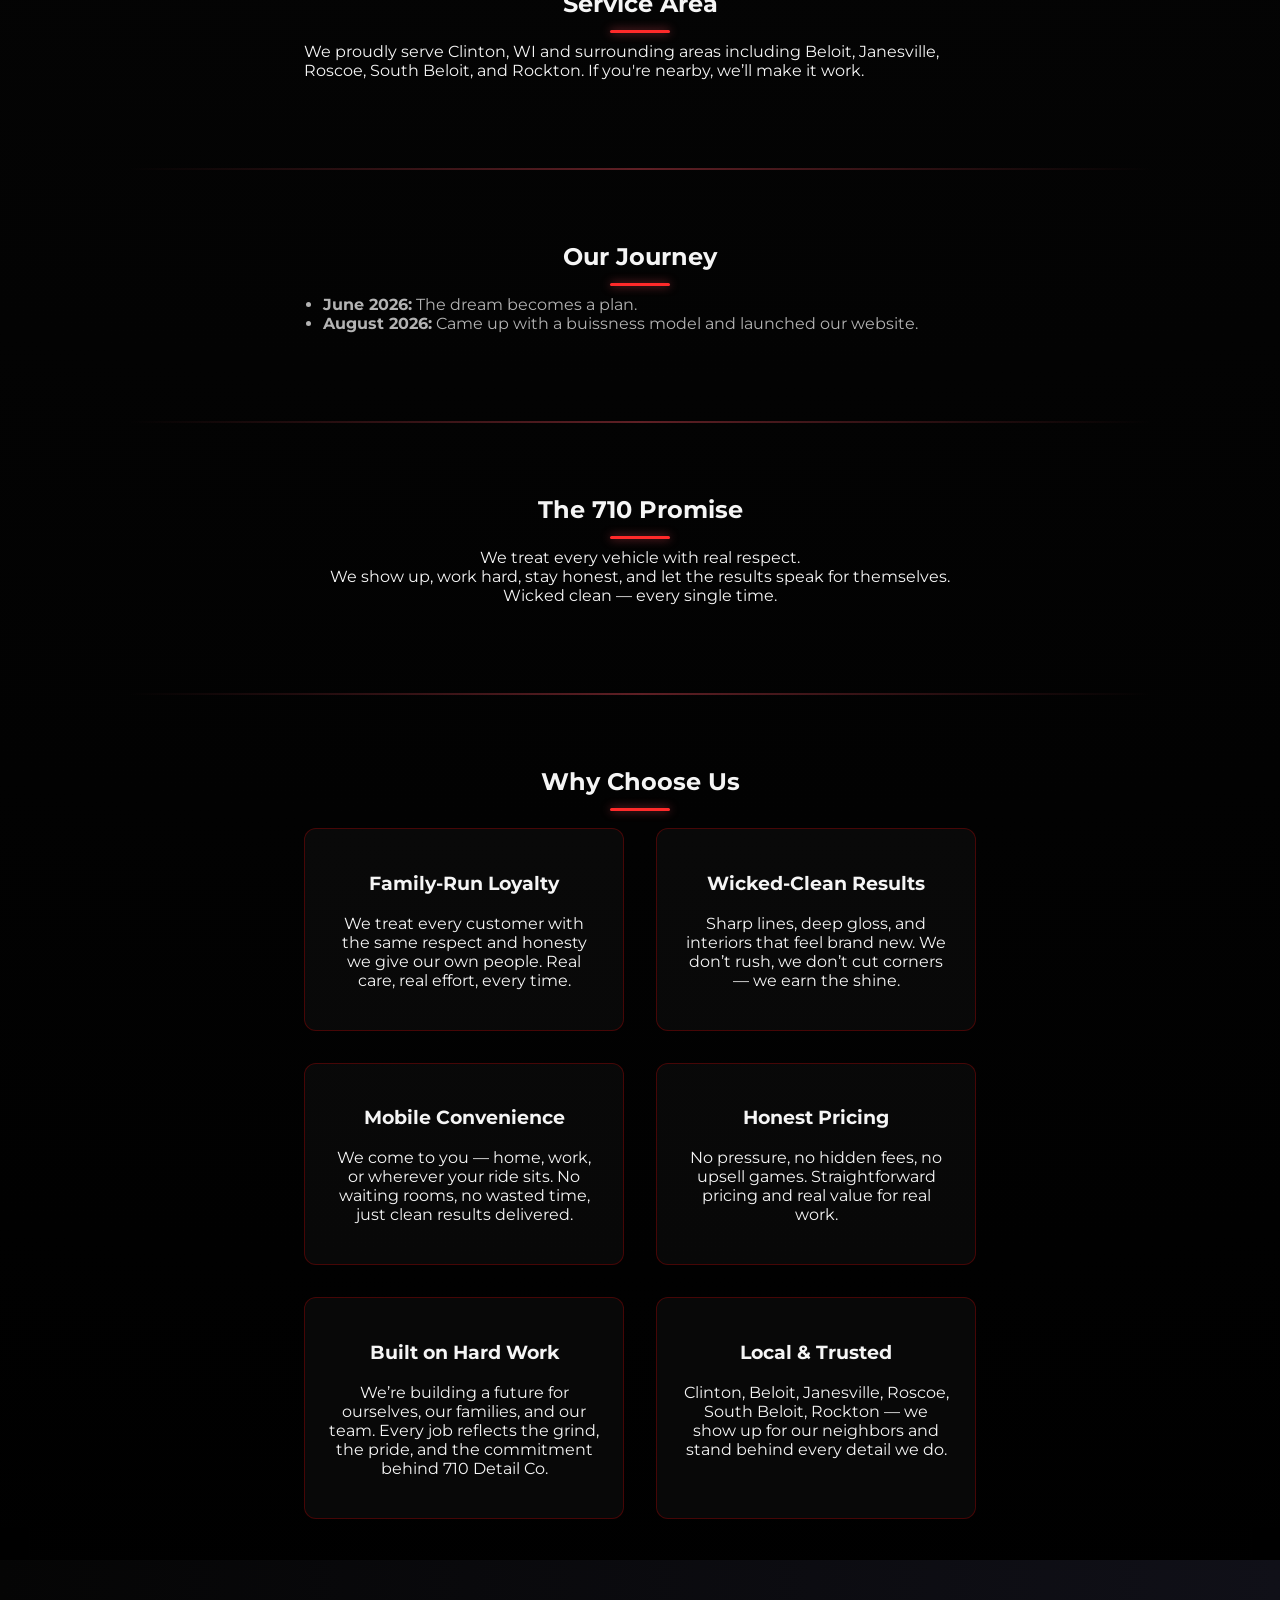
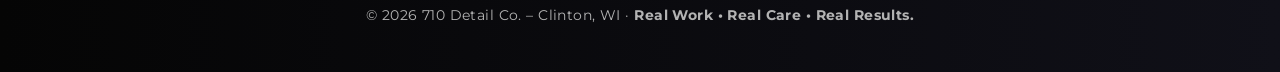
==== commit 41a89c97: "Add files via upload" ====
--- a/about.html
+++ b/about.html
@@ -226,7 +226,7 @@
 
   <!-- FOOTER -->
   <footer class="site-footer fade-in">
-    <p>© 2026 710 Detail Co. – Clinton, WI · Keep it wicked clean.</p>
+    <p>© 2026 710 Detail Co. – Clinton, WI · <strong>Real Work • Real Care • Real Results.<strong></p>
   </footer>
 
   <div class="easter-egg" id="easterEgg">Whoop Whoop!</div>
